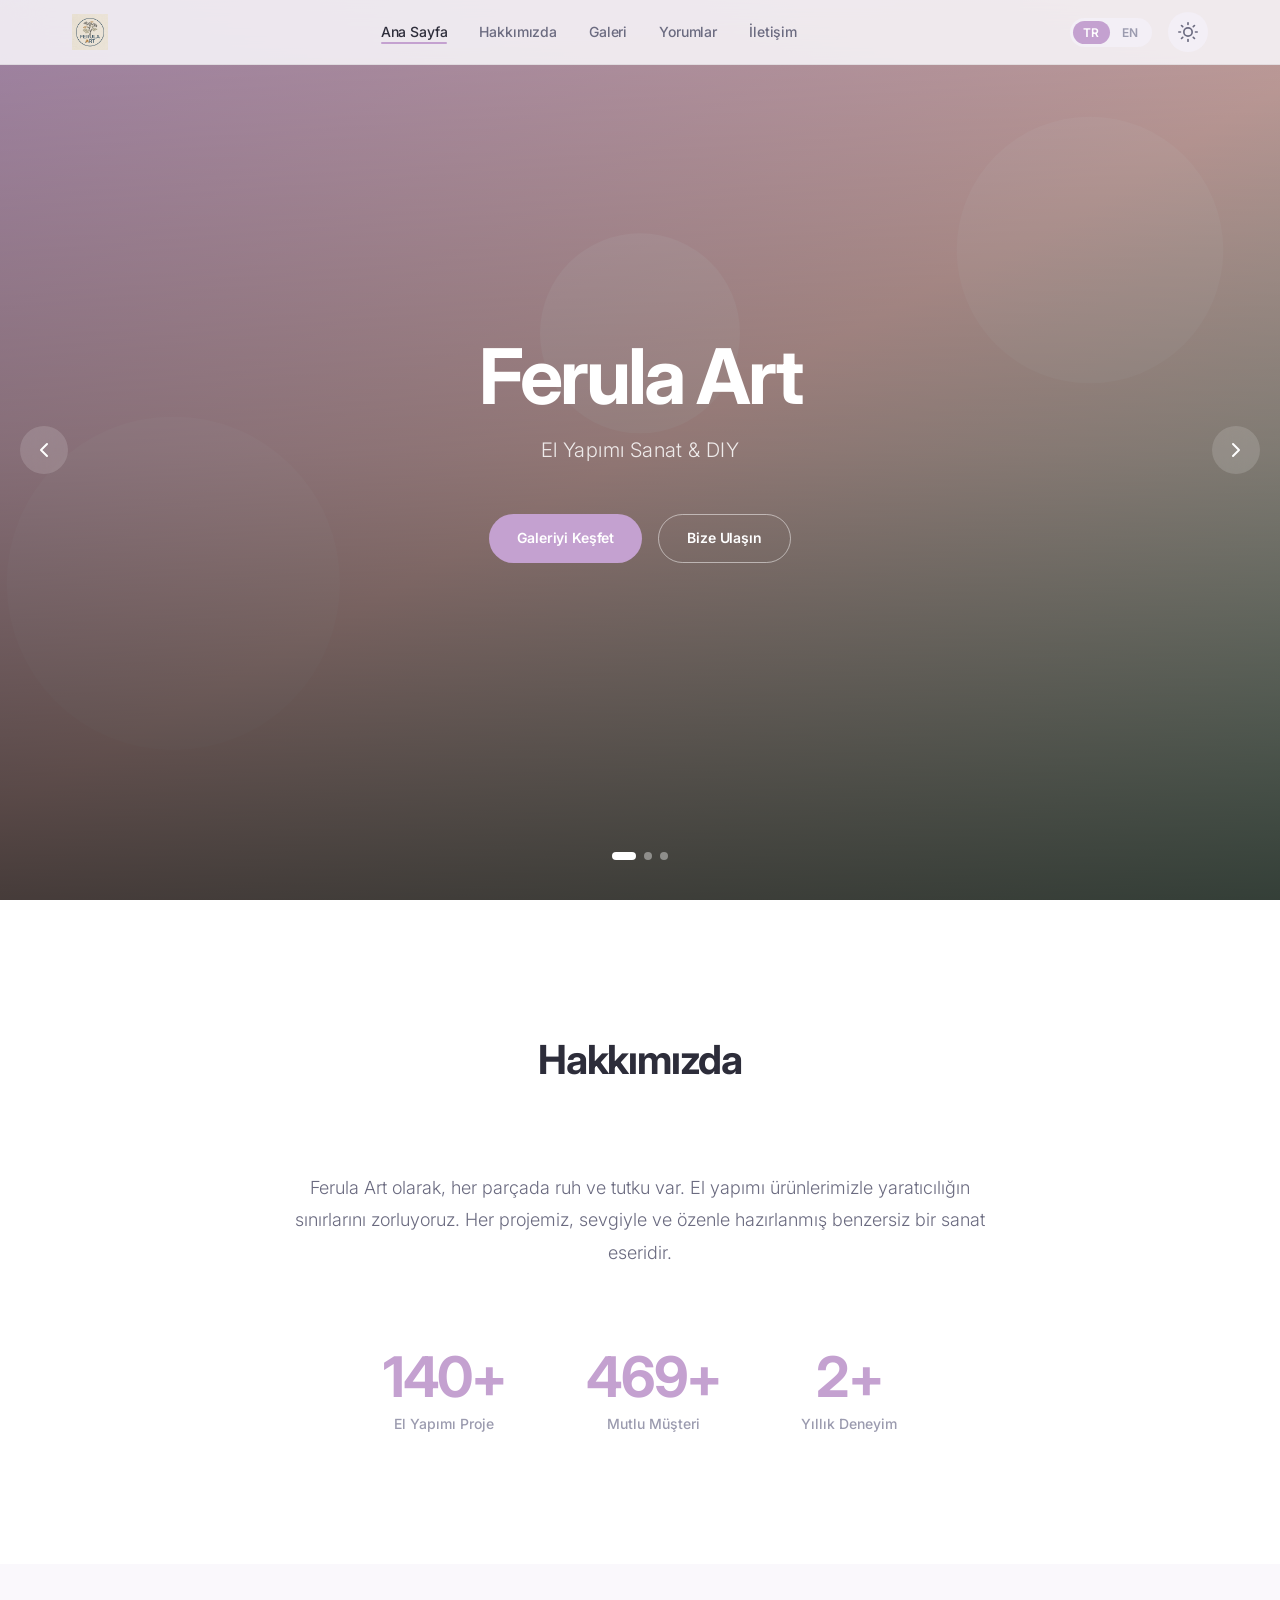
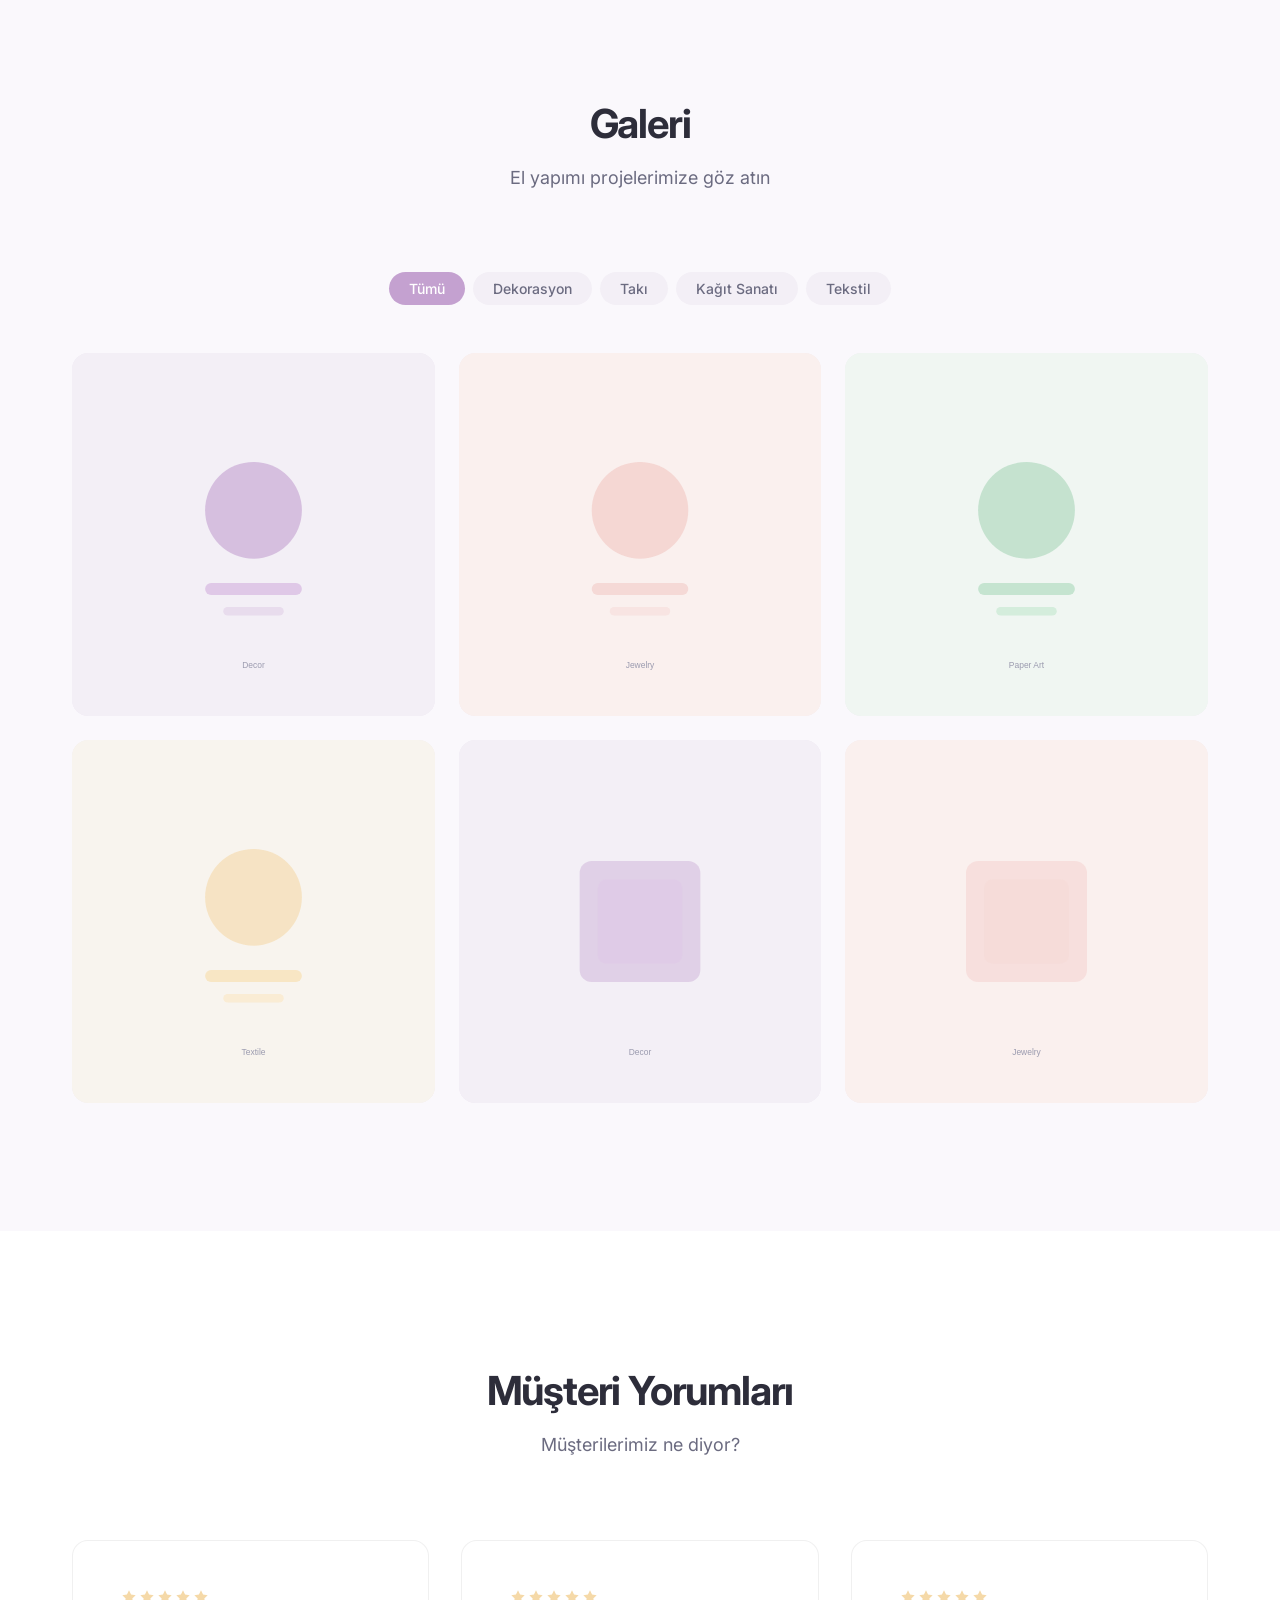
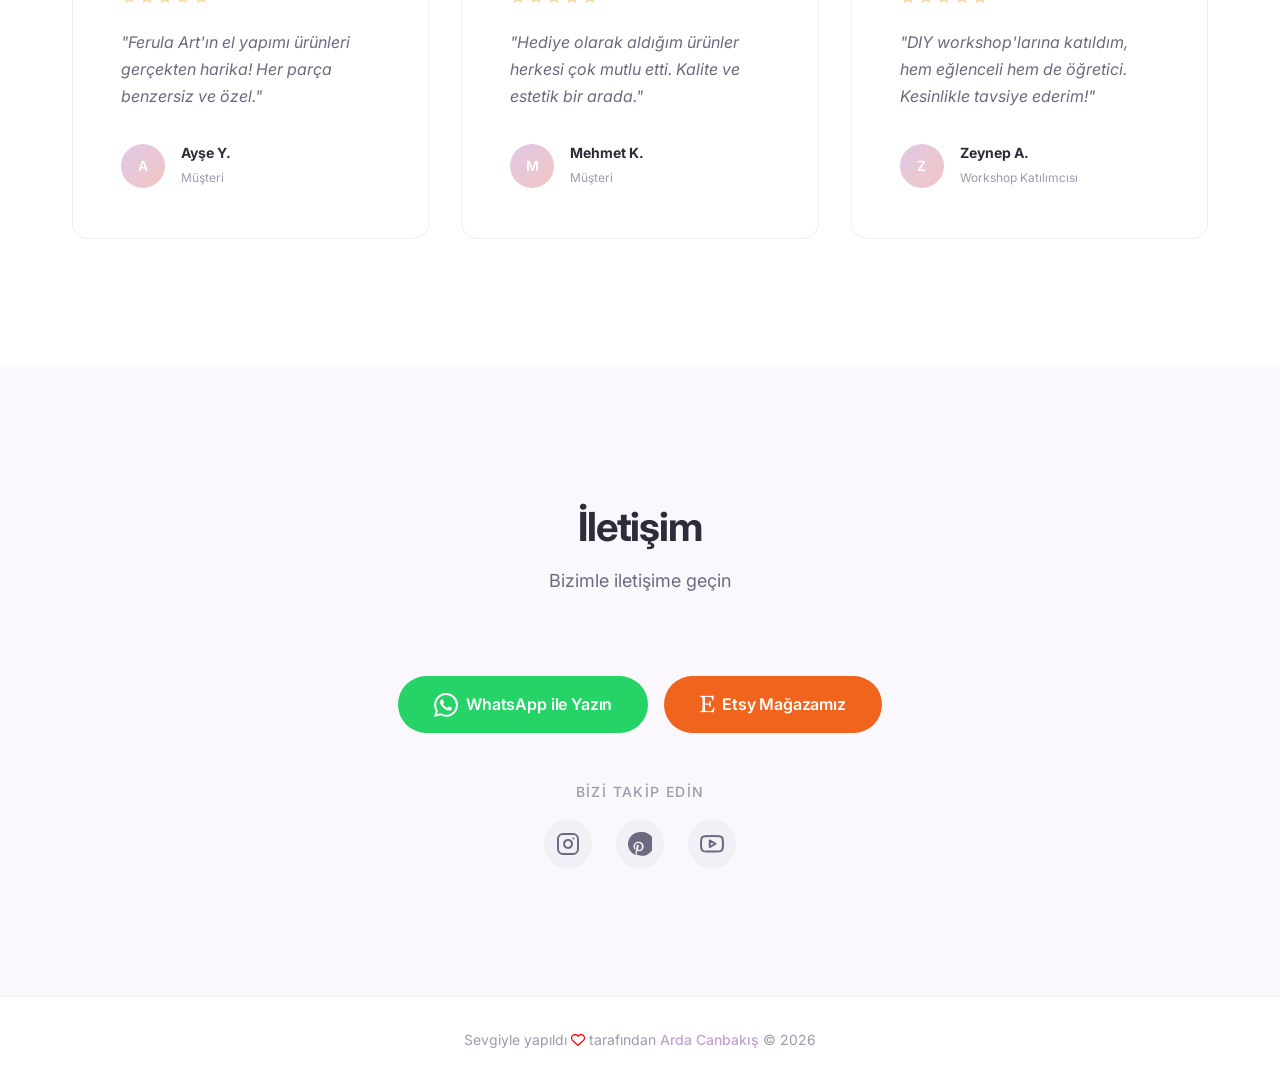
==== index.html @ e76126a9 "v1" ====
<!DOCTYPE html>
<html lang="tr" data-theme="light">
<head>
  <meta charset="UTF-8">
  <meta name="viewport" content="width=device-width, initial-scale=1.0">
  <title>Ferula Art — El Yapımı Sanat & DIY</title>
  <meta name="description" content="Ferula Art - El yapımı sanat, DIY projeleri ve yaratıcı el işleri. Handmade art & DIY crafts.">
  <link rel="icon" type="image/svg+xml" href="images/favicon.svg">
  <link rel="icon" type="image/png" href="images/favicon.png">
  <link rel="stylesheet" href="css/style.css">
  <link rel="preconnect" href="https://fonts.googleapis.com">
  <link rel="preconnect" href="https://fonts.gstatic.com" crossorigin>
  <link href="https://fonts.googleapis.com/css2?family=Inter:wght@300;400;500;600;700&display=swap" rel="stylesheet">
  <link rel="stylesheet" href="https://cdnjs.cloudflare.com/ajax/libs/font-awesome/6.5.1/css/all.min.css" integrity="sha512-DTOQO9RWCH3ppGqcWaEA1BIZOC6xxalwEsw9c2QQeAIftl+Vegovlnee1c9QX4TctnWMn13TZye+giMm8e2LwA==" crossorigin="anonymous" referrerpolicy="no-referrer">
</head>
<body>

  <!-- Navigation -->
  <nav class="navbar" id="navbar">
    <div class="nav-container">
      <a href="#" class="nav-logo">
        <img src="images/logo.png" alt="Ferula Art" class="logo-img">
      </a>
      <ul class="nav-menu" id="navMenu">
        <li><a href="#home" class="nav-link" data-i18n="nav.home">Ana Sayfa</a></li>
        <li><a href="#about" class="nav-link" data-i18n="nav.about">Hakkımızda</a></li>
        <li><a href="#gallery" class="nav-link" data-i18n="nav.gallery">Galeri</a></li>
        <li><a href="#testimonials" class="nav-link" data-i18n="nav.testimonials">Yorumlar</a></li>
        <li><a href="#contact" class="nav-link" data-i18n="nav.contact">İletişim</a></li>
      </ul>
      <div class="nav-actions">
        <!-- Language Switcher -->
        <div class="lang-switcher">
          <button class="lang-btn active" data-lang="tr">TR</button>
          <button class="lang-btn" data-lang="en">EN</button>
        </div>
        <!-- Theme Toggle -->
        <button class="theme-toggle" id="themeToggle" aria-label="Toggle theme">
          <svg class="icon-sun" width="20" height="20" viewBox="0 0 24 24" fill="none" stroke="currentColor" stroke-width="2" stroke-linecap="round" stroke-linejoin="round">
            <circle cx="12" cy="12" r="5"></circle>
            <line x1="12" y1="1" x2="12" y2="3"></line>
            <line x1="12" y1="21" x2="12" y2="23"></line>
            <line x1="4.22" y1="4.22" x2="5.64" y2="5.64"></line>
            <line x1="18.36" y1="18.36" x2="19.78" y2="19.78"></line>
            <line x1="1" y1="12" x2="3" y2="12"></line>
            <line x1="21" y1="12" x2="23" y2="12"></line>
            <line x1="4.22" y1="19.78" x2="5.64" y2="18.36"></line>
            <line x1="18.36" y1="5.64" x2="19.78" y2="4.22"></line>
          </svg>
          <svg class="icon-moon" width="20" height="20" viewBox="0 0 24 24" fill="none" stroke="currentColor" stroke-width="2" stroke-linecap="round" stroke-linejoin="round">
            <path d="M21 12.79A9 9 0 1 1 11.21 3 7 7 0 0 0 21 12.79z"></path>
          </svg>
        </button>
        <!-- Mobile Menu Toggle -->
        <button class="menu-toggle" id="menuToggle" aria-label="Toggle menu">
          <span></span>
          <span></span>
          <span></span>
        </button>
      </div>
    </div>
  </nav>

  <!-- Hero Section -->
  <section class="hero" id="home">
    <div class="hero-carousel" id="heroCarousel">
      <div class="carousel-track">
        <div class="carousel-slide active">
          <div class="slide-bg" style="background-image: url('images/hero-1.svg')"></div>
          <div class="slide-content">
            <h1 class="hero-title">Ferula Art</h1>
            <p class="hero-subtitle" data-i18n="hero.subtitle">El Yapımı Sanat & DIY</p>
            <div class="hero-cta">
              <a href="#gallery" class="btn btn-primary" data-i18n="hero.cta">Galeriyi Keşfet</a>
              <a href="#contact" class="btn btn-outline" data-i18n="hero.cta2">Bize Ulaşın</a>
            </div>
          </div>
        </div>
        <div class="carousel-slide">
          <div class="slide-bg" style="background-image: url('images/hero-2.svg')"></div>
          <div class="slide-content">
            <h1 class="hero-title">Ferula Art</h1>
            <p class="hero-subtitle" data-i18n="hero.subtitle">El Yapımı Sanat & DIY</p>
            <div class="hero-cta">
              <a href="#gallery" class="btn btn-primary" data-i18n="hero.cta">Galeriyi Keşfet</a>
              <a href="#contact" class="btn btn-outline" data-i18n="hero.cta2">Bize Ulaşın</a>
            </div>
          </div>
        </div>
        <div class="carousel-slide">
          <div class="slide-bg" style="background-image: url('images/hero-3.svg')"></div>
          <div class="slide-content">
            <h1 class="hero-title">Ferula Art</h1>
            <p class="hero-subtitle" data-i18n="hero.subtitle">El Yapımı Sanat & DIY</p>
            <div class="hero-cta">
              <a href="#gallery" class="btn btn-primary" data-i18n="hero.cta">Galeriyi Keşfet</a>
              <a href="#contact" class="btn btn-outline" data-i18n="hero.cta2">Bize Ulaşın</a>
            </div>
          </div>
        </div>
      </div>
      <div class="carousel-dots">
        <button class="dot active" data-slide="0"></button>
        <button class="dot" data-slide="1"></button>
        <button class="dot" data-slide="2"></button>
      </div>
      <button class="carousel-btn carousel-prev" aria-label="Previous">
        <svg width="24" height="24" viewBox="0 0 24 24" fill="none" stroke="currentColor" stroke-width="2" stroke-linecap="round" stroke-linejoin="round"><polyline points="15 18 9 12 15 6"></polyline></svg>
      </button>
      <button class="carousel-btn carousel-next" aria-label="Next">
        <svg width="24" height="24" viewBox="0 0 24 24" fill="none" stroke="currentColor" stroke-width="2" stroke-linecap="round" stroke-linejoin="round"><polyline points="9 18 15 12 9 6"></polyline></svg>
      </button>
    </div>
  </section>

  <!-- About Section -->
  <section class="about" id="about">
    <div class="container">
      <div class="section-header reveal">
        <h2 class="section-title" data-i18n="about.title">Hakkımızda</h2>
      </div>
      <div class="about-content">
        <div class="about-text reveal">
          <p class="about-description" data-i18n="about.description">
            Ferula Art olarak, her parçada ruh ve tutku var. El yapımı ürünlerimizle yaratıcılığın sınırlarını zorluyoruz. Her projemiz, sevgiyle ve özenle hazırlanmış benzersiz bir sanat eseridir.
          </p>
        </div>
        <div class="about-stats reveal">
          <div class="stat">
            <span class="stat-number" data-count="150">0</span>
            <span class="stat-label" data-i18n="about.stat1Label">El Yapımı Proje</span>
          </div>
          <div class="stat">
            <span class="stat-number" data-count="500">0</span>
            <span class="stat-label" data-i18n="about.stat2Label">Mutlu Müşteri</span>
          </div>
          <div class="stat">
            <span class="stat-number" data-count="3">0</span>
            <span class="stat-label" data-i18n="about.stat3Label">Yıllık Deneyim</span>
          </div>
        </div>
      </div>
    </div>
  </section>

  <!-- Gallery Section -->
  <section class="gallery" id="gallery">
    <div class="container">
      <div class="section-header reveal">
        <h2 class="section-title" data-i18n="gallery.title">Galeri</h2>
        <p class="section-subtitle" data-i18n="gallery.subtitle">El yapımı projelerimize göz atın</p>
      </div>
      <div class="gallery-filters reveal">
        <button class="filter-btn active" data-filter="all" data-i18n="gallery.filterAll">Tümü</button>
        <button class="filter-btn" data-filter="decor" data-i18n="gallery.filterDecor">Dekorasyon</button>
        <button class="filter-btn" data-filter="jewelry" data-i18n="gallery.filterJewelry">Takı</button>
        <button class="filter-btn" data-filter="paper" data-i18n="gallery.filterPaper">Kağıt Sanatı</button>
        <button class="filter-btn" data-filter="textile" data-i18n="gallery.filterTextile">Tekstil</button>
      </div>
      <div class="gallery-grid" id="galleryGrid">
        <div class="gallery-item reveal" data-category="decor">
          <div class="gallery-img">
            <img src="images/gallery-1.svg" alt="Handmade Decor" loading="lazy">
            <div class="gallery-overlay">
              <span class="gallery-zoom">
                <svg width="24" height="24" viewBox="0 0 24 24" fill="none" stroke="currentColor" stroke-width="2"><circle cx="11" cy="11" r="8"></circle><line x1="21" y1="21" x2="16.65" y2="16.65"></line><line x1="11" y1="8" x2="11" y2="14"></line><line x1="8" y1="11" x2="14" y2="11"></line></svg>
              </span>
            </div>
          </div>
        </div>
        <div class="gallery-item reveal" data-category="jewelry">
          <div class="gallery-img">
            <img src="images/gallery-2.svg" alt="Handmade Jewelry" loading="lazy">
            <div class="gallery-overlay">
              <span class="gallery-zoom">
                <svg width="24" height="24" viewBox="0 0 24 24" fill="none" stroke="currentColor" stroke-width="2"><circle cx="11" cy="11" r="8"></circle><line x1="21" y1="21" x2="16.65" y2="16.65"></line><line x1="11" y1="8" x2="11" y2="14"></line><line x1="8" y1="11" x2="14" y2="11"></line></svg>
              </span>
            </div>
          </div>
        </div>
        <div class="gallery-item reveal" data-category="paper">
          <div class="gallery-img">
            <img src="images/gallery-3.svg" alt="Paper Art" loading="lazy">
            <div class="gallery-overlay">
              <span class="gallery-zoom">
                <svg width="24" height="24" viewBox="0 0 24 24" fill="none" stroke="currentColor" stroke-width="2"><circle cx="11" cy="11" r="8"></circle><line x1="21" y1="21" x2="16.65" y2="16.65"></line><line x1="11" y1="8" x2="11" y2="14"></line><line x1="8" y1="11" x2="14" y2="11"></line></svg>
              </span>
            </div>
          </div>
        </div>
        <div class="gallery-item reveal" data-category="textile">
          <div class="gallery-img">
            <img src="images/gallery-4.svg" alt="Textile Art" loading="lazy">
            <div class="gallery-overlay">
              <span class="gallery-zoom">
                <svg width="24" height="24" viewBox="0 0 24 24" fill="none" stroke="currentColor" stroke-width="2"><circle cx="11" cy="11" r="8"></circle><line x1="21" y1="21" x2="16.65" y2="16.65"></line><line x1="11" y1="8" x2="11" y2="14"></line><line x1="8" y1="11" x2="14" y2="11"></line></svg>
              </span>
            </div>
          </div>
        </div>
        <div class="gallery-item reveal" data-category="decor">
          <div class="gallery-img">
            <img src="images/gallery-5.svg" alt="Handmade Decor" loading="lazy">
            <div class="gallery-overlay">
              <span class="gallery-zoom">
                <svg width="24" height="24" viewBox="0 0 24 24" fill="none" stroke="currentColor" stroke-width="2"><circle cx="11" cy="11" r="8"></circle><line x1="21" y1="21" x2="16.65" y2="16.65"></line><line x1="11" y1="8" x2="11" y2="14"></line><line x1="8" y1="11" x2="14" y2="11"></line></svg>
              </span>
            </div>
          </div>
        </div>
        <div class="gallery-item reveal" data-category="jewelry">
          <div class="gallery-img">
            <img src="images/gallery-6.svg" alt="Handmade Jewelry" loading="lazy">
            <div class="gallery-overlay">
              <span class="gallery-zoom">
                <svg width="24" height="24" viewBox="0 0 24 24" fill="none" stroke="currentColor" stroke-width="2"><circle cx="11" cy="11" r="8"></circle><line x1="21" y1="21" x2="16.65" y2="16.65"></line><line x1="11" y1="8" x2="11" y2="14"></line><line x1="8" y1="11" x2="14" y2="11"></line></svg>
              </span>
            </div>
          </div>
        </div>
      </div>
    </div>
  </section>

  <!-- Lightbox -->
  <div class="lightbox" id="lightbox">
    <button class="lightbox-close" aria-label="Close">
      <svg width="24" height="24" viewBox="0 0 24 24" fill="none" stroke="currentColor" stroke-width="2" stroke-linecap="round" stroke-linejoin="round"><line x1="18" y1="6" x2="6" y2="18"></line><line x1="6" y1="6" x2="18" y2="18"></line></svg>
    </button>
    <button class="lightbox-btn lightbox-prev" aria-label="Previous">
      <svg width="32" height="32" viewBox="0 0 24 24" fill="none" stroke="currentColor" stroke-width="2" stroke-linecap="round" stroke-linejoin="round"><polyline points="15 18 9 12 15 6"></polyline></svg>
    </button>
    <button class="lightbox-btn lightbox-next" aria-label="Next">
      <svg width="32" height="32" viewBox="0 0 24 24" fill="none" stroke="currentColor" stroke-width="2" stroke-linecap="round" stroke-linejoin="round"><polyline points="9 18 15 12 9 6"></polyline></svg>
    </button>
    <div class="lightbox-content">
      <img src="" alt="" id="lightboxImg">
    </div>
  </div>

  <!-- Testimonials Section -->
  <section class="testimonials" id="testimonials">
    <div class="container">
      <div class="section-header reveal">
        <h2 class="section-title" data-i18n="testimonials.title">Müşteri Yorumları</h2>
        <p class="section-subtitle" data-i18n="testimonials.subtitle">Müşterilerimiz ne diyor?</p>
      </div>
      <div class="testimonials-grid reveal" id="testimonialsGrid">
        <!-- Populated by JS from language files -->
      </div>
    </div>
  </section>

  <!-- Contact Section -->
  <section class="contact" id="contact">
    <div class="container">
      <div class="section-header reveal">
        <h2 class="section-title" data-i18n="contact.title">İletişim</h2>
        <p class="section-subtitle" data-i18n="contact.subtitle">Bizimle iletişime geçin</p>
      </div>
      <div class="contact-content reveal">
        <div class="contact-buttons">
          <a href="https://wa.me/905XXXXXXXXX?text=Merhaba%2C%20Ferula%20Art%20hakk%C4%B1nda%20bilgi%20almak%20istiyorum." class="btn btn-whatsapp" id="whatsappBtn" target="_blank" rel="noopener">
            <svg width="24" height="24" viewBox="0 0 24 24" fill="currentColor"><path d="M17.472 14.382c-.297-.149-1.758-.867-2.03-.967-.273-.099-.471-.148-.67.15-.197.297-.767.966-.94 1.164-.173.199-.347.223-.644.075-.297-.15-1.255-.463-2.39-1.475-.883-.788-1.48-1.761-1.653-2.059-.173-.297-.018-.458.13-.606.134-.133.298-.347.446-.52.149-.174.198-.298.298-.497.099-.198.05-.371-.025-.52-.075-.149-.669-1.612-.916-2.207-.242-.579-.487-.5-.669-.51-.173-.008-.371-.01-.57-.01-.198 0-.52.074-.792.372-.272.297-1.04 1.016-1.04 2.479 0 1.462 1.065 2.875 1.213 3.074.149.198 2.096 3.2 5.077 4.487.709.306 1.262.489 1.694.625.712.227 1.36.195 1.871.118.571-.085 1.758-.719 2.006-1.413.248-.694.248-1.289.173-1.413-.074-.124-.272-.198-.57-.347m-5.421 7.403h-.004a9.87 9.87 0 01-5.031-1.378l-.361-.214-3.741.982.998-3.648-.235-.374a9.86 9.86 0 01-1.51-5.26c.001-5.45 4.436-9.884 9.888-9.884 2.64 0 5.122 1.03 6.988 2.898a9.825 9.825 0 012.893 6.994c-.003 5.45-4.437 9.884-9.885 9.884m8.413-18.297A11.815 11.815 0 0012.05 0C5.495 0 .16 5.335.157 11.892c0 2.096.547 4.142 1.588 5.945L.057 24l6.305-1.654a11.882 11.882 0 005.683 1.448h.005c6.554 0 11.89-5.335 11.893-11.893a11.821 11.821 0 00-3.48-8.413z"/></svg>
            <span data-i18n="contact.whatsapp">WhatsApp ile Yazın</span>
          </a>
          <a href="https://www.etsy.com/people/ck7mhl8w4n8cfsg3" class="btn btn-etsy" target="_blank" rel="noopener">
            <i class="fa-brands fa-etsy"></i>
            <span data-i18n="contact.etsy">Etsy Mağazamız</span>
          </a>
        </div>
        <div class="social-links">
          <p class="follow-label" data-i18n="contact.followUs">Bizi Takip Edin</p>
          <div class="social-icons">
            <a href="https://instagram.com/ferula.art" target="_blank" rel="noopener" aria-label="Instagram" class="social-link">
              <svg width="24" height="24" viewBox="0 0 24 24" fill="none" stroke="currentColor" stroke-width="2" stroke-linecap="round" stroke-linejoin="round"><rect x="2" y="2" width="20" height="20" rx="5" ry="5"></rect><path d="M16 11.37A4 4 0 1 1 12.63 8 4 4 0 0 1 16 11.37z"></path><line x1="17.5" y1="6.5" x2="17.51" y2="6.5"></line></svg>
            </a>
            <a href="https://pinterest.com/ferulaart" target="_blank" rel="noopener" aria-label="Pinterest" class="social-link">
              <svg width="24" height="24" viewBox="0 0 24 24" fill="currentColor"><path d="M12 0a12 12 0 0 0-4.373 23.178c-.07-.937-.134-2.376.028-3.401.146-.926.944-3.93.944-3.93s-.241-.482-.241-1.195c0-1.119.649-1.954 1.457-1.954.687 0 1.019.516 1.019 1.134 0 .691-.44 1.724-.667 2.681-.19.802.402 1.456 1.192 1.456 1.43 0 2.53-1.508 2.53-3.683 0-1.926-1.384-3.27-3.361-3.27-2.289 0-3.633 1.717-3.633 3.492 0 .691.266 1.432.599 1.835a.24.24 0 0 1 .056.231c-.061.255-.197.802-.224.914-.035.148-.116.18-.268.108-1-.465-1.624-1.926-1.624-3.1 0-2.523 1.834-4.84 5.286-4.84 2.775 0 4.932 1.977 4.932 4.62 0 2.757-1.739 4.976-4.151 4.976-.811 0-1.573-.421-1.834-.919l-.498 1.902c-.181.695-.669 1.566-.995 2.097A12 12 0 1 0 12 0z"/></svg>
            </a>
            <a href="https://youtube.com/@FerulaAtelier" target="_blank" rel="noopener" aria-label="YouTube" class="social-link">
              <svg width="24" height="24" viewBox="0 0 24 24" fill="none" stroke="currentColor" stroke-width="2" stroke-linecap="round" stroke-linejoin="round"><path d="M22.54 6.42a2.78 2.78 0 0 0-1.94-2C18.88 4 12 4 12 4s-6.88 0-8.6.46a2.78 2.78 0 0 0-1.94 2A29 29 0 0 0 1 11.75a29 29 0 0 0 .46 5.33A2.78 2.78 0 0 0 3.4 19.1c1.72.46 8.6.46 8.6.46s6.88 0 8.6-.46a2.78 2.78 0 0 0 1.94-2 29 29 0 0 0 .46-5.25 29 29 0 0 0-.46-5.33z"></path><polygon points="9.75 15.02 15.5 11.75 9.75 8.48 9.75 15.02"></polygon></svg>
            </a>
          </div>
        </div>
      </div>
    </div>
  </section>

  <!-- Scroll to Top Button -->
  <button class="scroll-top" id="scrollTop" aria-label="Scroll to top">
    <svg width="20" height="20" viewBox="0 0 24 24" fill="none" stroke="currentColor" stroke-width="2.5" stroke-linecap="round" stroke-linejoin="round"><polyline points="18 15 12 9 6 15"></polyline></svg>
  </button>

  <!-- Footer -->
  <footer class="footer">
    <div class="container">
      <div class="footer-content">
        <p data-i18n-html="footer.credit"></p>
      </div>
    </div>
  </footer>

  <script src="js/i18n.js"></script>
  <script src="js/main.js"></script>
</body>
</html>
---- css/style.css ----
/* ========================================
   Ferula Art — Soft Pastel, Apple-Inspired
   ======================================== */

/* --- CSS Custom Properties --- */
:root {
  /* Soft Pastel Palette */
  --color-primary: #c4a1d0;
  --color-primary-light: #dfc8e7;
  --color-primary-dark: #a67db5;
  --color-secondary: #f2c6c2;
  --color-accent: #a8d5ba;
  --color-accent-alt: #f5d9a8;

  /* Light Theme */
  --bg-primary: #faf8fc;
  --bg-secondary: #ffffff;
  --bg-tertiary: #f3eff6;
  --bg-card: #ffffff;
  --bg-nav: rgba(250, 248, 252, 0.85);
  --text-primary: #2d2d3a;
  --text-secondary: #6b6b80;
  --text-tertiary: #9b9baf;
  --border-color: rgba(0, 0, 0, 0.06);
  --shadow-sm: 0 1px 2px rgba(0, 0, 0, 0.04);
  --shadow-md: 0 4px 16px rgba(0, 0, 0, 0.06);
  --shadow-lg: 0 12px 40px rgba(0, 0, 0, 0.08);
  --shadow-xl: 0 24px 60px rgba(0, 0, 0, 0.1);

  /* Typography */
  --font-family: 'Inter', -apple-system, BlinkMacSystemFont, 'Segoe UI', sans-serif;
  --font-size-xs: 0.75rem;
  --font-size-sm: 0.875rem;
  --font-size-base: 1rem;
  --font-size-lg: 1.125rem;
  --font-size-xl: 1.25rem;
  --font-size-2xl: 1.75rem;
  --font-size-3xl: 2.5rem;
  --font-size-4xl: 3.5rem;
  --font-size-hero: clamp(2.5rem, 6vw, 5rem);

  /* Spacing */
  --spacing-xs: 0.5rem;
  --spacing-sm: 1rem;
  --spacing-md: 1.5rem;
  --spacing-lg: 2rem;
  --spacing-xl: 3rem;
  --spacing-2xl: 5rem;
  --spacing-3xl: 8rem;

  /* Borders */
  --radius-sm: 8px;
  --radius-md: 12px;
  --radius-lg: 16px;
  --radius-xl: 24px;
  --radius-full: 9999px;

  /* Transitions */
  --transition-fast: 0.2s cubic-bezier(0.4, 0, 0.2, 1);
  --transition-base: 0.3s cubic-bezier(0.4, 0, 0.2, 1);
  --transition-slow: 0.5s cubic-bezier(0.4, 0, 0.2, 1);
  --transition-spring: 0.6s cubic-bezier(0.34, 1.56, 0.64, 1);
}

/* --- Dark Theme --- */
[data-theme="dark"] {
  --bg-primary: #1a1a2e;
  --bg-secondary: #16162a;
  --bg-tertiary: #222240;
  --bg-card: #222240;
  --bg-nav: rgba(26, 26, 46, 0.9);
  --text-primary: #f0edf5;
  --text-secondary: #b0adc0;
  --text-tertiary: #7a7890;
  --border-color: rgba(255, 255, 255, 0.08);
  --shadow-sm: 0 1px 2px rgba(0, 0, 0, 0.2);
  --shadow-md: 0 4px 16px rgba(0, 0, 0, 0.25);
  --shadow-lg: 0 12px 40px rgba(0, 0, 0, 0.3);
  --shadow-xl: 0 24px 60px rgba(0, 0, 0, 0.4);
}

/* --- Reset & Base --- */
*, *::before, *::after {
  margin: 0;
  padding: 0;
  box-sizing: border-box;
}

html {
  scroll-behavior: smooth;
  -webkit-font-smoothing: antialiased;
  -moz-osx-font-smoothing: grayscale;
}

body {
  font-family: var(--font-family);
  font-size: var(--font-size-base);
  line-height: 1.6;
  color: var(--text-primary);
  background-color: var(--bg-primary);
  transition: background-color var(--transition-base), color var(--transition-base);
  overflow-x: hidden;
}

img {
  max-width: 100%;
  height: auto;
  display: block;
}

a {
  text-decoration: none;
  color: inherit;
  transition: color var(--transition-fast);
}

button {
  cursor: pointer;
  border: none;
  background: none;
  font-family: inherit;
  color: inherit;
  -webkit-user-select: none;
  -moz-user-select: none;
  -ms-user-select: none;
  user-select: none;
  -webkit-tap-highlight-color: transparent;
}

/* Prevent text selection/highlight on all interactive elements */
.btn,
.nav-link,
.filter-btn,
.lang-btn,
.social-link,
.carousel-btn,
.dot,
.theme-toggle,
.menu-toggle,
.lightbox-btn,
.lightbox-close,
.scroll-top {
  -webkit-user-select: none;
  -moz-user-select: none;
  -ms-user-select: none;
  user-select: none;
  -webkit-tap-highlight-color: transparent;
}

.container {
  max-width: 1200px;
  margin: 0 auto;
  padding: 0 var(--spacing-lg);
}

/* --- Navigation --- */
.navbar {
  position: fixed;
  top: 0;
  left: 0;
  right: 0;
  z-index: 1000;
  background: var(--bg-nav);
  backdrop-filter: blur(20px);
  -webkit-backdrop-filter: blur(20px);
  border-bottom: 1px solid var(--border-color);
  transition: all var(--transition-base);
}

.navbar.scrolled {
  box-shadow: var(--shadow-md);
}

.nav-container {
  max-width: 1200px;
  margin: 0 auto;
  padding: 0 var(--spacing-lg);
  display: flex;
  align-items: center;
  justify-content: space-between;
  height: 64px;
}

.nav-logo {
  display: flex;
  align-items: center;
}

.logo-img {
  height: 36px;
  width: auto;
}

.nav-menu {
  display: flex;
  list-style: none;
  gap: var(--spacing-lg);
}

.nav-link {
  font-size: var(--font-size-sm);
  font-weight: 500;
  color: var(--text-secondary);
  transition: color var(--transition-fast);
  position: relative;
  letter-spacing: -0.01em;
}

.nav-link::after {
  content: '';
  position: absolute;
  bottom: -4px;
  left: 0;
  width: 0;
  height: 2px;
  background: var(--color-primary);
  border-radius: 1px;
  transition: width var(--transition-base);
}

.nav-link:hover,
.nav-link.active {
  color: var(--text-primary);
}

.nav-link:hover::after,
.nav-link.active::after {
  width: 100%;
}

.nav-actions {
  display: flex;
  align-items: center;
  gap: var(--spacing-sm);
}

/* Language Switcher */
.lang-switcher {
  display: flex;
  background: var(--bg-tertiary);
  border-radius: var(--radius-full);
  padding: 3px;
  gap: 2px;
}

.lang-btn {
  font-size: var(--font-size-xs);
  font-weight: 600;
  padding: 4px 10px;
  border-radius: var(--radius-full);
  color: var(--text-tertiary);
  transition: all var(--transition-fast);
  letter-spacing: 0.05em;
}

.lang-btn.active {
  background: var(--color-primary);
  color: #fff;
}

.lang-btn:hover:not(.active) {
  color: var(--text-primary);
}

/* Theme Toggle */
.theme-toggle {
  width: 40px;
  height: 40px;
  display: flex;
  align-items: center;
  justify-content: center;
  border-radius: var(--radius-full);
  background: var(--bg-tertiary);
  color: var(--text-secondary);
  transition: all var(--transition-fast);
}

.theme-toggle:hover {
  background: var(--color-primary-light);
  color: var(--color-primary-dark);
}

.icon-moon { display: none; }
[data-theme="dark"] .icon-sun { display: none; }
[data-theme="dark"] .icon-moon { display: block; }

/* Mobile Menu Toggle */
.menu-toggle {
  display: none;
  width: 40px;
  height: 40px;
  flex-direction: column;
  align-items: center;
  justify-content: center;
  gap: 5px;
  border-radius: var(--radius-full);
  background: var(--bg-tertiary);
}

.menu-toggle span {
  display: block;
  width: 18px;
  height: 2px;
  background: var(--text-primary);
  border-radius: 2px;
  transition: all var(--transition-fast);
}

.menu-toggle.active span:nth-child(1) {
  transform: rotate(45deg) translate(5px, 5px);
}

.menu-toggle.active span:nth-child(2) {
  opacity: 0;
}

.menu-toggle.active span:nth-child(3) {
  transform: rotate(-45deg) translate(5px, -5px);
}

/* --- Hero Section --- */
.hero {
  position: relative;
  height: 100vh;
  min-height: 600px;
  overflow: hidden;
}

.hero-carousel {
  position: relative;
  width: 100%;
  height: 100%;
}

.carousel-track {
  position: relative;
  width: 100%;
  height: 100%;
}

.carousel-slide {
  position: absolute;
  top: 0;
  left: 0;
  width: 100%;
  height: 100%;
  opacity: 0;
  transition: opacity 1s ease-in-out;
}

.carousel-slide.active {
  opacity: 1;
}

.slide-bg {
  position: absolute;
  inset: 0;
  background-size: cover;
  background-position: center;
  background-color: var(--bg-tertiary);
}

.slide-bg::after {
  content: '';
  position: absolute;
  inset: 0;
  background: linear-gradient(
    to bottom,
    rgba(0, 0, 0, 0.2) 0%,
    rgba(0, 0, 0, 0.4) 50%,
    rgba(0, 0, 0, 0.7) 100%
  );
}

[data-theme="dark"] .slide-bg::after {
  background: linear-gradient(
    to bottom,
    rgba(0, 0, 0, 0.4) 0%,
    rgba(0, 0, 0, 0.6) 50%,
    rgba(0, 0, 0, 0.85) 100%
  );
}

.slide-content {
  position: relative;
  z-index: 2;
  height: 100%;
  display: flex;
  flex-direction: column;
  align-items: center;
  justify-content: center;
  text-align: center;
  padding: var(--spacing-lg);
  color: #fff;
}

.hero-title {
  font-size: var(--font-size-hero);
  font-weight: 700;
  letter-spacing: -0.04em;
  line-height: 1.05;
  margin-bottom: var(--spacing-sm);
  opacity: 0;
  transform: translateY(30px);
  animation: fadeUp 0.8s ease-out 0.2s forwards;
}

.hero-subtitle {
  font-size: var(--font-size-xl);
  font-weight: 300;
  opacity: 0;
  transform: translateY(20px);
  animation: fadeUp 0.8s ease-out 0.4s forwards;
  letter-spacing: 0.02em;
  color: rgba(255, 255, 255, 0.85);
}

.hero-cta {
  display: flex;
  gap: var(--spacing-sm);
  margin-top: var(--spacing-xl);
  opacity: 0;
  transform: translateY(20px);
  animation: fadeUp 0.8s ease-out 0.6s forwards;
}

@keyframes fadeUp {
  to {
    opacity: 1;
    transform: translateY(0);
  }
}

/* Carousel Controls */
.carousel-dots {
  position: absolute;
  bottom: 40px;
  left: 50%;
  transform: translateX(-50%);
  display: flex;
  gap: 8px;
  z-index: 10;
}

.dot {
  width: 8px;
  height: 8px;
  border-radius: 50%;
  background: rgba(255, 255, 255, 0.4);
  transition: all var(--transition-base);
}

.dot.active {
  background: #fff;
  width: 24px;
  border-radius: 4px;
}

.carousel-btn {
  position: absolute;
  top: 50%;
  transform: translateY(-50%);
  z-index: 10;
  width: 48px;
  height: 48px;
  display: flex;
  align-items: center;
  justify-content: center;
  border-radius: var(--radius-full);
  background: rgba(255, 255, 255, 0.15);
  backdrop-filter: blur(10px);
  color: #fff;
  transition: all var(--transition-fast);
}

.carousel-btn:hover {
  background: rgba(255, 255, 255, 0.3);
}

.carousel-prev { left: 20px; }
.carousel-next { right: 20px; }

/* --- Buttons --- */
.btn {
  display: inline-flex;
  align-items: center;
  justify-content: center;
  gap: 8px;
  padding: 12px 28px;
  font-size: var(--font-size-sm);
  font-weight: 600;
  border-radius: var(--radius-full);
  transition: all var(--transition-base);
  letter-spacing: -0.01em;
  white-space: nowrap;
}

.btn-primary {
  background: var(--color-primary);
  color: #fff;
}

.btn-primary:hover {
  background: var(--color-primary-dark);
  transform: translateY(-1px);
  box-shadow: 0 8px 24px rgba(196, 161, 208, 0.35);
}

.btn-outline {
  background: transparent;
  color: #fff;
  border: 1.5px solid rgba(255, 255, 255, 0.5);
}

.btn-outline:hover {
  background: rgba(255, 255, 255, 0.12);
  border-color: #fff;
}

.btn-whatsapp {
  background: #25d366;
  color: #fff;
  padding: 16px 36px;
  font-size: var(--font-size-base);
  border-radius: var(--radius-full);
}

.btn-whatsapp:hover {
  background: #1fb855;
  transform: translateY(-2px);
  box-shadow: 0 8px 24px rgba(37, 211, 102, 0.35);
}

.btn-etsy {
  background: #f1641e;
  color: #fff;
  padding: 16px 36px;
  font-size: var(--font-size-base);
  border-radius: var(--radius-full);
}

.btn-etsy:hover {
  background: #d85618;
  transform: translateY(-2px);
  box-shadow: 0 8px 24px rgba(241, 100, 30, 0.35);
}

.btn-etsy .fa-etsy {
  font-size: 1.2em;
}

.contact-buttons {
  display: flex;
  gap: var(--spacing-sm);
  flex-wrap: wrap;
  justify-content: center;
}

/* --- Section Styles --- */
.section-header {
  text-align: center;
  margin-bottom: var(--spacing-2xl);
}

.section-title {
  font-size: var(--font-size-3xl);
  font-weight: 700;
  letter-spacing: -0.03em;
  color: var(--text-primary);
  margin-bottom: var(--spacing-xs);
}

.section-subtitle {
  font-size: var(--font-size-lg);
  color: var(--text-secondary);
  font-weight: 400;
}

/* --- About Section --- */
.about {
  padding: var(--spacing-3xl) 0;
  background: var(--bg-secondary);
}

.about-content {
  display: flex;
  flex-direction: column;
  align-items: center;
  gap: var(--spacing-2xl);
}

.about-text {
  max-width: 700px;
  text-align: center;
}

.about-description {
  font-size: var(--font-size-lg);
  color: var(--text-secondary);
  line-height: 1.8;
  font-weight: 300;
}

.about-stats {
  display: flex;
  gap: var(--spacing-2xl);
}

.stat {
  text-align: center;
}

.stat-number {
  display: block;
  font-size: var(--font-size-4xl);
  font-weight: 700;
  color: var(--color-primary);
  letter-spacing: -0.04em;
  line-height: 1;
}

.stat-number::after {
  content: '+';
}

.stat-label {
  display: block;
  margin-top: var(--spacing-xs);
  font-size: var(--font-size-sm);
  color: var(--text-tertiary);
  font-weight: 500;
}

/* --- Gallery Section --- */
.gallery {
  padding: var(--spacing-3xl) 0;
  background: var(--bg-primary);
}

.gallery-filters {
  display: flex;
  justify-content: center;
  gap: var(--spacing-xs);
  margin-bottom: var(--spacing-xl);
  flex-wrap: wrap;
}

.filter-btn {
  padding: 8px 20px;
  font-size: var(--font-size-sm);
  font-weight: 500;
  border-radius: var(--radius-full);
  color: var(--text-secondary);
  background: var(--bg-tertiary);
  transition: all var(--transition-fast);
}

.filter-btn.active,
.filter-btn:hover {
  background: var(--color-primary);
  color: #fff;
}

.gallery-grid {
  display: grid;
  grid-template-columns: repeat(3, 1fr);
  gap: var(--spacing-md);
}

.gallery-item {
  border-radius: var(--radius-lg);
  overflow: hidden;
  cursor: pointer;
  transition: all var(--transition-base);
}

.gallery-item.hidden {
  display: none;
}

.gallery-img {
  position: relative;
  aspect-ratio: 1;
  overflow: hidden;
}

.gallery-img img {
  width: 100%;
  height: 100%;
  object-fit: cover;
  transition: transform var(--transition-slow);
  background: var(--bg-tertiary);
}

.gallery-item:hover .gallery-img img {
  transform: scale(1.06);
}

.gallery-overlay {
  position: absolute;
  inset: 0;
  background: rgba(196, 161, 208, 0);
  display: flex;
  align-items: center;
  justify-content: center;
  transition: background var(--transition-base);
}

.gallery-item:hover .gallery-overlay {
  background: rgba(196, 161, 208, 0.3);
}

.gallery-zoom {
  width: 48px;
  height: 48px;
  display: flex;
  align-items: center;
  justify-content: center;
  border-radius: var(--radius-full);
  background: rgba(255, 255, 255, 0.9);
  color: var(--color-primary-dark);
  opacity: 0;
  transform: scale(0.8);
  transition: all var(--transition-base);
}

.gallery-item:hover .gallery-zoom {
  opacity: 1;
  transform: scale(1);
}

/* --- Lightbox --- */
.lightbox {
  position: fixed;
  inset: 0;
  z-index: 2000;
  background: rgba(0, 0, 0, 0.92);
  display: flex;
  align-items: center;
  justify-content: center;
  opacity: 0;
  pointer-events: none;
  transition: opacity var(--transition-base);
}

.lightbox.active {
  opacity: 1;
  pointer-events: auto;
}

.lightbox-content {
  max-width: 90vw;
  max-height: 85vh;
}

.lightbox-content img {
  max-width: 100%;
  max-height: 85vh;
  object-fit: contain;
  border-radius: var(--radius-md);
}

.lightbox-close {
  position: absolute;
  top: 20px;
  right: 20px;
  width: 44px;
  height: 44px;
  display: flex;
  align-items: center;
  justify-content: center;
  border-radius: var(--radius-full);
  background: rgba(255, 255, 255, 0.1);
  color: #fff;
  transition: background var(--transition-fast);
}

.lightbox-close:hover {
  background: rgba(255, 255, 255, 0.2);
}

.lightbox-btn {
  position: absolute;
  top: 50%;
  transform: translateY(-50%);
  width: 48px;
  height: 48px;
  display: flex;
  align-items: center;
  justify-content: center;
  border-radius: var(--radius-full);
  background: rgba(255, 255, 255, 0.1);
  color: #fff;
  transition: background var(--transition-fast);
}

.lightbox-btn:hover {
  background: rgba(255, 255, 255, 0.2);
}

.lightbox-prev { left: 20px; }
.lightbox-next { right: 20px; }

/* --- Testimonials Section --- */
.testimonials {
  padding: var(--spacing-3xl) 0;
  background: var(--bg-secondary);
}

.testimonials-grid {
  display: grid;
  grid-template-columns: repeat(3, 1fr);
  gap: var(--spacing-lg);
}

.testimonial-card {
  background: var(--bg-card);
  border: 1px solid var(--border-color);
  border-radius: var(--radius-lg);
  padding: var(--spacing-xl);
  transition: all var(--transition-base);
}

.testimonial-card:hover {
  transform: translateY(-4px);
  box-shadow: var(--shadow-lg);
}

.testimonial-stars {
  display: flex;
  gap: 2px;
  margin-bottom: var(--spacing-md);
  color: var(--color-accent-alt);
}

.testimonial-text {
  font-size: var(--font-size-base);
  color: var(--text-secondary);
  line-height: 1.7;
  margin-bottom: var(--spacing-lg);
  font-style: italic;
}

.testimonial-author {
  display: flex;
  align-items: center;
  gap: var(--spacing-sm);
}

.testimonial-avatar {
  width: 44px;
  height: 44px;
  border-radius: var(--radius-full);
  background: linear-gradient(135deg, var(--color-primary-light), var(--color-secondary));
  display: flex;
  align-items: center;
  justify-content: center;
  font-weight: 600;
  font-size: var(--font-size-sm);
  color: #fff;
}

.testimonial-info strong {
  display: block;
  font-size: var(--font-size-sm);
  color: var(--text-primary);
}

.testimonial-info span {
  font-size: var(--font-size-xs);
  color: var(--text-tertiary);
}

/* --- Contact Section --- */
.contact {
  padding: var(--spacing-3xl) 0;
  background: var(--bg-primary);
}

.contact-content {
  display: flex;
  flex-direction: column;
  align-items: center;
  gap: var(--spacing-xl);
}

.social-links {
  text-align: center;
}

.follow-label {
  font-size: var(--font-size-sm);
  color: var(--text-tertiary);
  margin-bottom: var(--spacing-sm);
  font-weight: 500;
  text-transform: uppercase;
  letter-spacing: 0.1em;
}

.social-icons {
  display: flex;
  gap: var(--spacing-md);
}

.social-link {
  width: 48px;
  height: 48px;
  display: flex;
  align-items: center;
  justify-content: center;
  border-radius: var(--radius-full);
  background: var(--bg-tertiary);
  color: var(--text-secondary);
  transition: all var(--transition-base);
}

.social-link:hover {
  background: var(--color-primary);
  color: #fff;
  transform: translateY(-2px);
  box-shadow: 0 4px 12px rgba(196, 161, 208, 0.3);
}

/* --- Footer --- */
.footer {
  padding: var(--spacing-lg) 0;
  border-top: 1px solid var(--border-color);
  background: var(--bg-secondary);
}

.footer-content {
  text-align: center;
  font-size: var(--font-size-sm);
  color: var(--text-tertiary);
}

.footer-content p {
  display: flex;
  align-items: center;
  justify-content: center;
  gap: 4px;
  flex-wrap: wrap;
}

.footer-content a {
  color: var(--color-primary);
  font-weight: 500;
  transition: color var(--transition-fast);
}

.footer-content a:hover {
  color: var(--color-primary-dark);
}

.footer-content .fa-heart {
  color: #ff0000;
}

/* --- Scroll to Top --- */
.scroll-top {
  position: fixed;
  bottom: 30px;
  right: 30px;
  z-index: 900;
  width: 44px;
  height: 44px;
  display: flex;
  align-items: center;
  justify-content: center;
  border-radius: var(--radius-full);
  background: var(--color-primary);
  color: #fff;
  box-shadow: var(--shadow-md);
  opacity: 0;
  transform: translateY(20px);
  pointer-events: none;
  transition: all var(--transition-base);
}

.scroll-top.visible {
  opacity: 1;
  transform: translateY(0);
  pointer-events: auto;
}

.scroll-top:hover {
  background: var(--color-primary-dark);
  transform: translateY(-2px);
  box-shadow: 0 8px 24px rgba(196, 161, 208, 0.4);
}

/* --- Scroll Reveal Animation --- */
.reveal {
  opacity: 0;
  transform: translateY(40px);
  transition: opacity 0.8s cubic-bezier(0.4, 0, 0.2, 1),
              transform 0.8s cubic-bezier(0.4, 0, 0.2, 1);
}

.reveal.visible {
  opacity: 1;
  transform: translateY(0);
}

/* --- Responsive Design --- */
@media (max-width: 1024px) {
  .gallery-grid {
    grid-template-columns: repeat(2, 1fr);
  }

  .testimonials-grid {
    grid-template-columns: repeat(2, 1fr);
  }

  .about-stats {
    gap: var(--spacing-xl);
  }
}

@media (max-width: 768px) {
  .nav-menu {
    position: fixed;
    top: 64px;
    left: 0;
    right: 0;
    background: var(--bg-nav);
    backdrop-filter: blur(20px);
    -webkit-backdrop-filter: blur(20px);
    flex-direction: column;
    align-items: center;
    padding: var(--spacing-lg) 0;
    gap: var(--spacing-md);
    border-bottom: 1px solid var(--border-color);
    transform: translateY(-100%);
    opacity: 0;
    pointer-events: none;
    transition: all var(--transition-base);
  }

  .nav-menu.open {
    transform: translateY(0);
    opacity: 1;
    pointer-events: auto;
  }

  .menu-toggle {
    display: flex;
  }

  .carousel-btn {
    display: none;
  }

  .hero-cta {
    flex-direction: column;
    align-items: center;
  }

  .about-stats {
    flex-direction: column;
    gap: var(--spacing-lg);
  }

  .gallery-grid {
    grid-template-columns: repeat(2, 1fr);
    gap: var(--spacing-sm);
  }

  .testimonials-grid {
    grid-template-columns: 1fr;
  }

  .footer-content {
    flex-direction: column;
    gap: var(--spacing-xs);
    text-align: center;
  }

  .section-title {
    font-size: var(--font-size-2xl);
  }
}

@media (max-width: 480px) {
  .gallery-grid {
    grid-template-columns: 1fr;
  }

  .nav-actions {
    gap: 6px;
  }

  .lang-btn {
    padding: 3px 8px;
    font-size: 0.65rem;
  }

  .theme-toggle,
  .menu-toggle {
    width: 36px;
    height: 36px;
  }
}

/* --- Placeholder styles for missing images --- */
.slide-bg:not([style*="url"]),
.gallery-img img[src=""] {
  background: linear-gradient(135deg, var(--color-primary-light), var(--color-secondary), var(--color-accent));
}
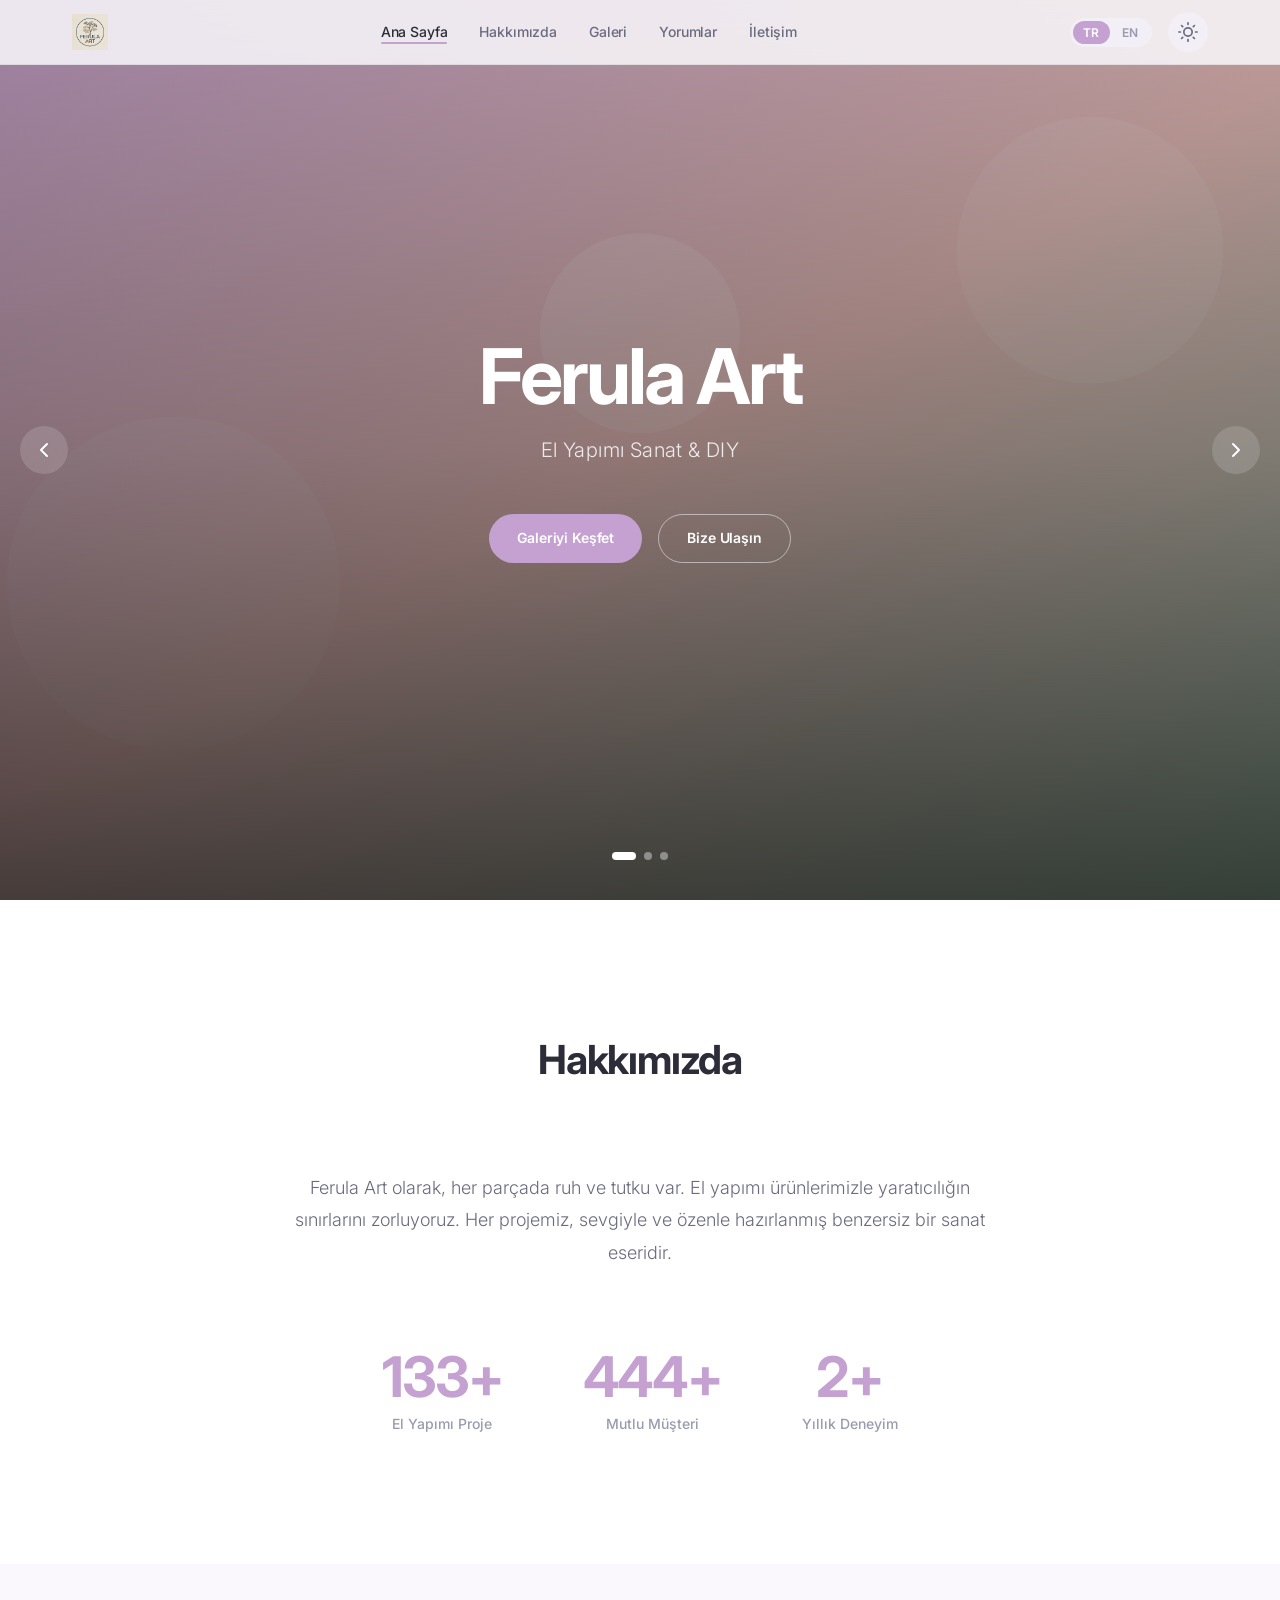
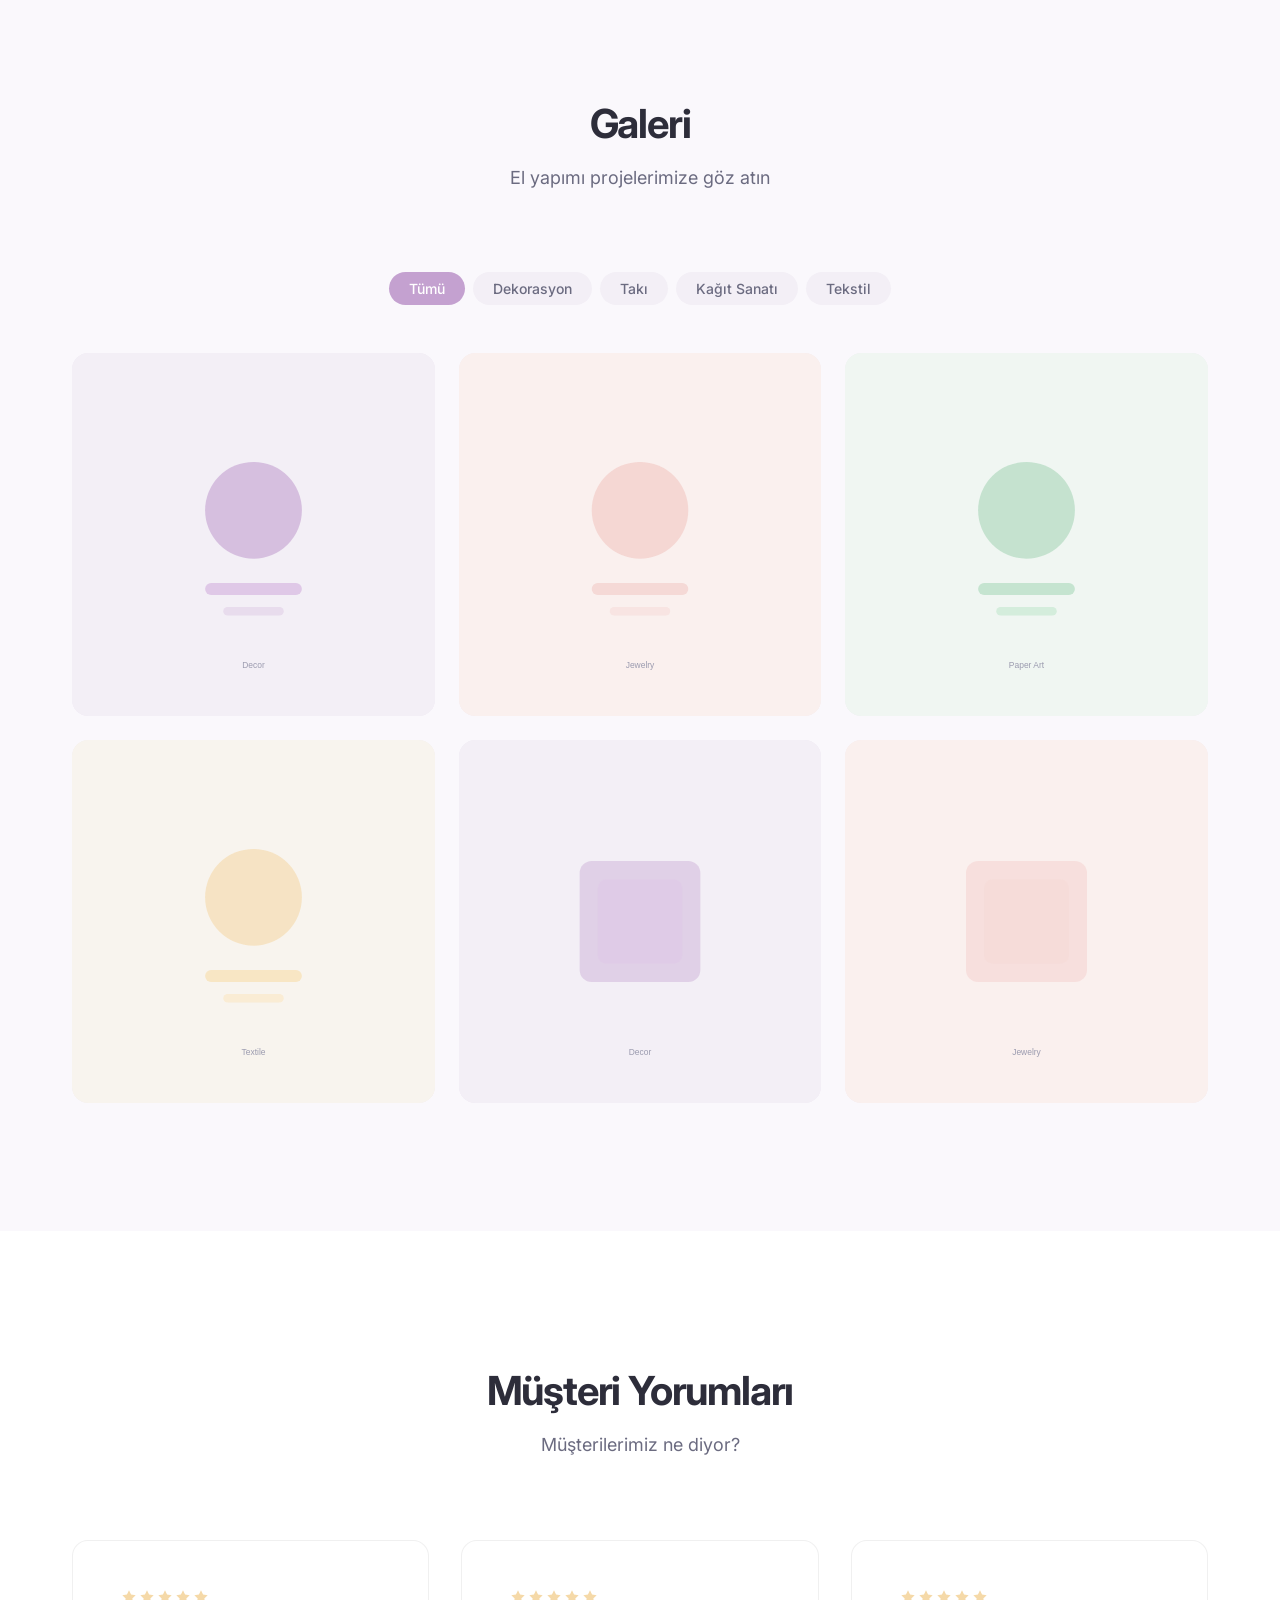
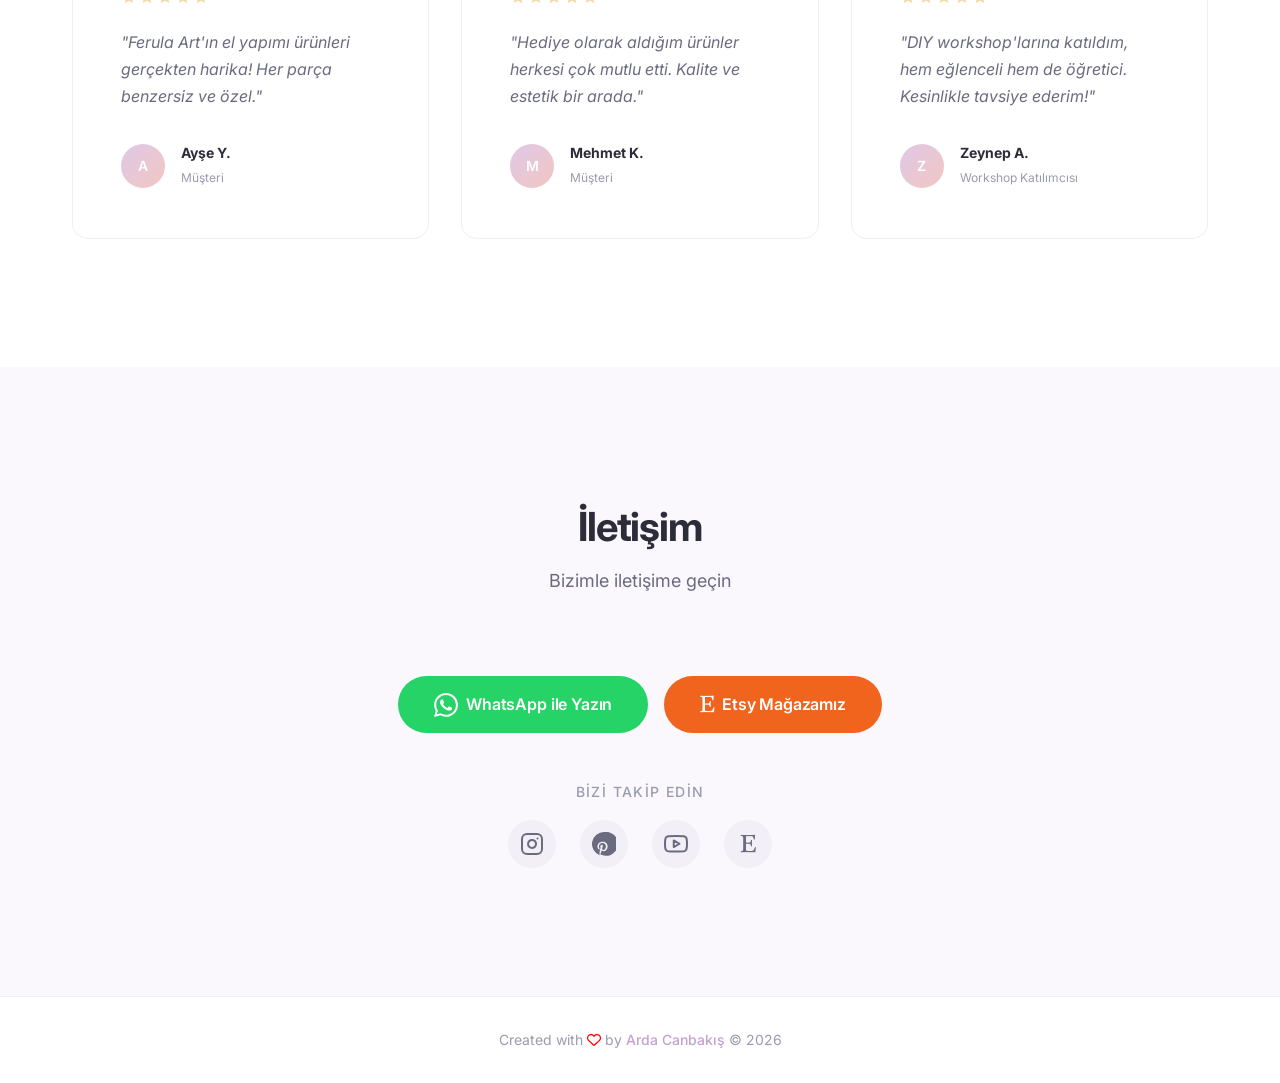
==== commit 155c53e8: "sources" ====
--- a/index.html
+++ b/index.html
@@ -281,6 +281,9 @@
             <a href="https://youtube.com/@FerulaAtelier" target="_blank" rel="noopener" aria-label="YouTube" class="social-link">
               <svg width="24" height="24" viewBox="0 0 24 24" fill="none" stroke="currentColor" stroke-width="2" stroke-linecap="round" stroke-linejoin="round"><path d="M22.54 6.42a2.78 2.78 0 0 0-1.94-2C18.88 4 12 4 12 4s-6.88 0-8.6.46a2.78 2.78 0 0 0-1.94 2A29 29 0 0 0 1 11.75a29 29 0 0 0 .46 5.33A2.78 2.78 0 0 0 3.4 19.1c1.72.46 8.6.46 8.6.46s6.88 0 8.6-.46a2.78 2.78 0 0 0 1.94-2 29 29 0 0 0 .46-5.25 29 29 0 0 0-.46-5.33z"></path><polygon points="9.75 15.02 15.5 11.75 9.75 8.48 9.75 15.02"></polygon></svg>
             </a>
+            <a href="https://www.etsy.com/people/ck7mhl8w4n8cfsg3" target="_blank" rel="noopener" aria-label="Etsy" class="social-link">
+              <i class="fa-brands fa-etsy" style="font-size: 20px;"></i>
+            </a>
           </div>
         </div>
       </div>
@@ -301,7 +304,13 @@
     </div>
   </footer>
 
+  <!-- Firebase SDK (Auth + Firestore only, no Storage needed) -->
+  <script src="https://www.gstatic.com/firebasejs/10.14.1/firebase-app-compat.js"></script>
+  <script src="https://www.gstatic.com/firebasejs/10.14.1/firebase-firestore-compat.js"></script>
+
+  <script src="js/firebase-config.js"></script>
   <script src="js/i18n.js"></script>
+  <script src="js/firebase-loader.js"></script>
   <script src="js/main.js"></script>
 </body>
 </html>
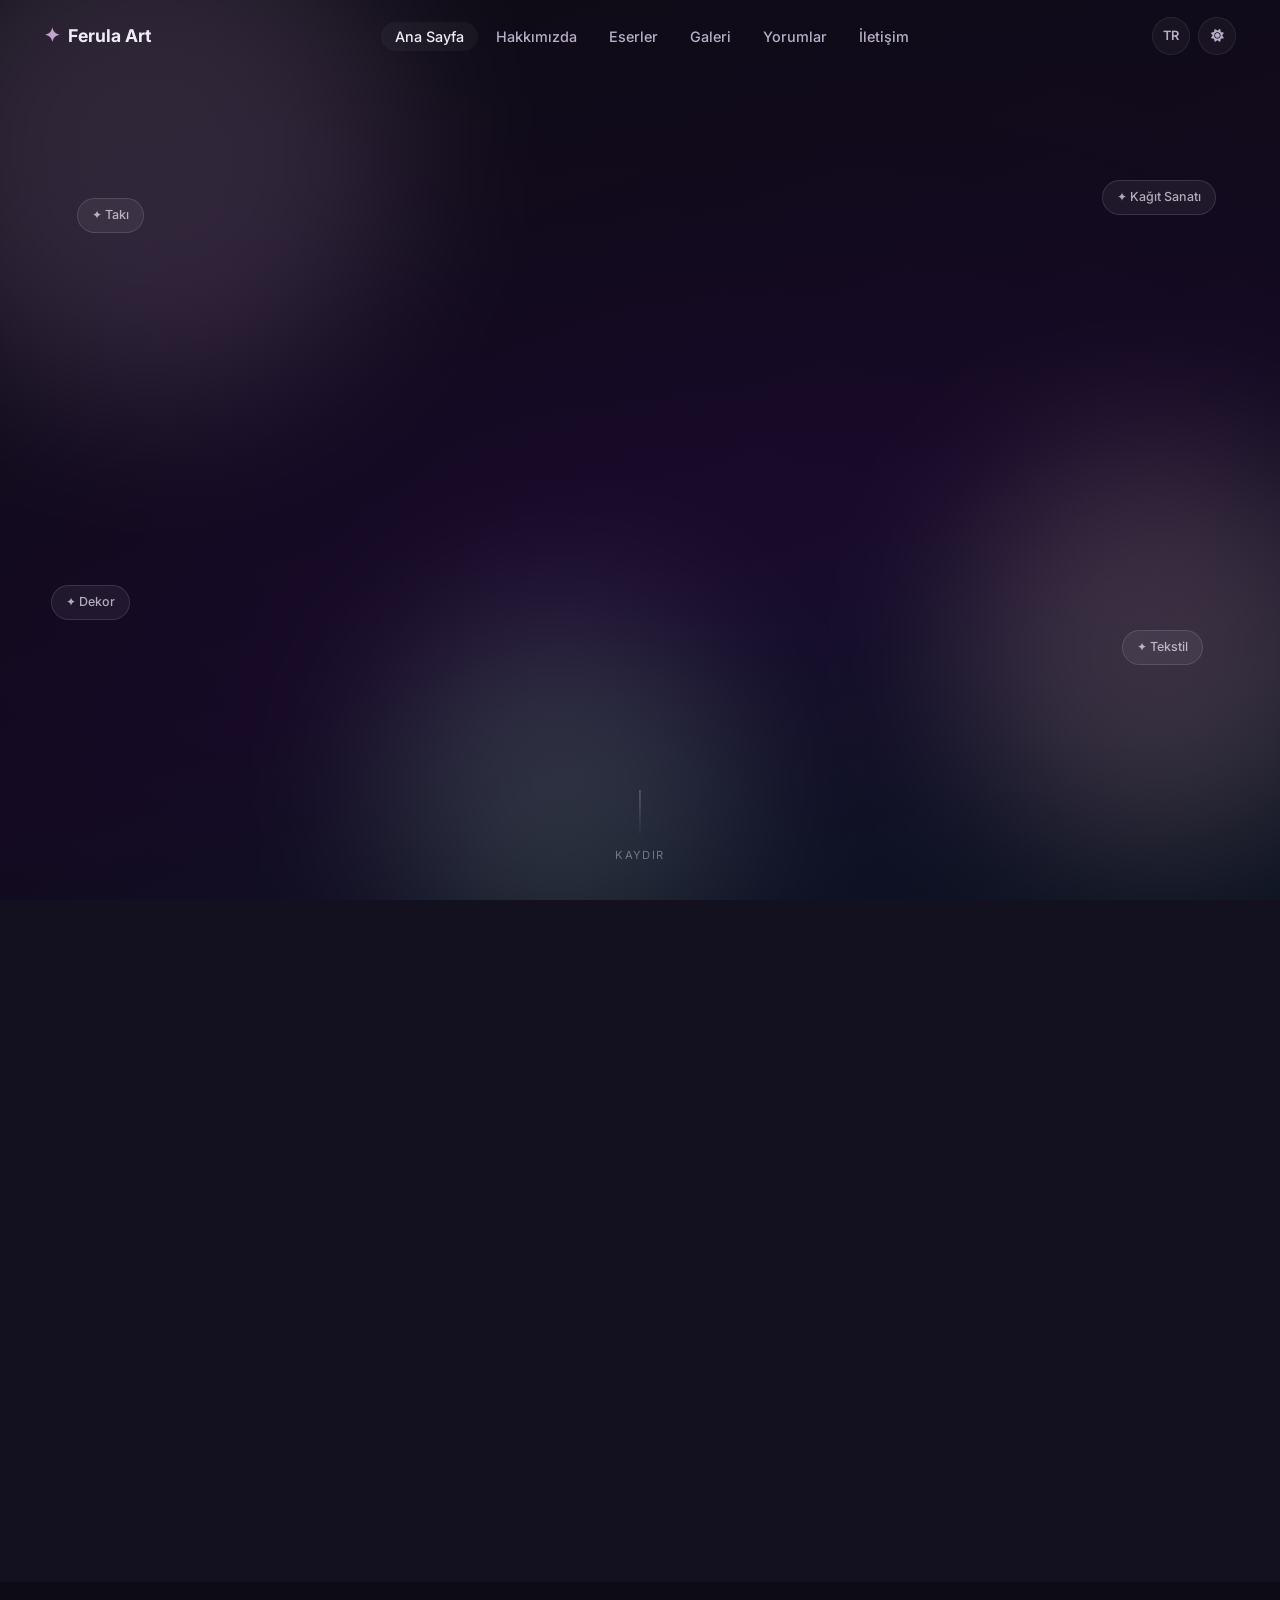
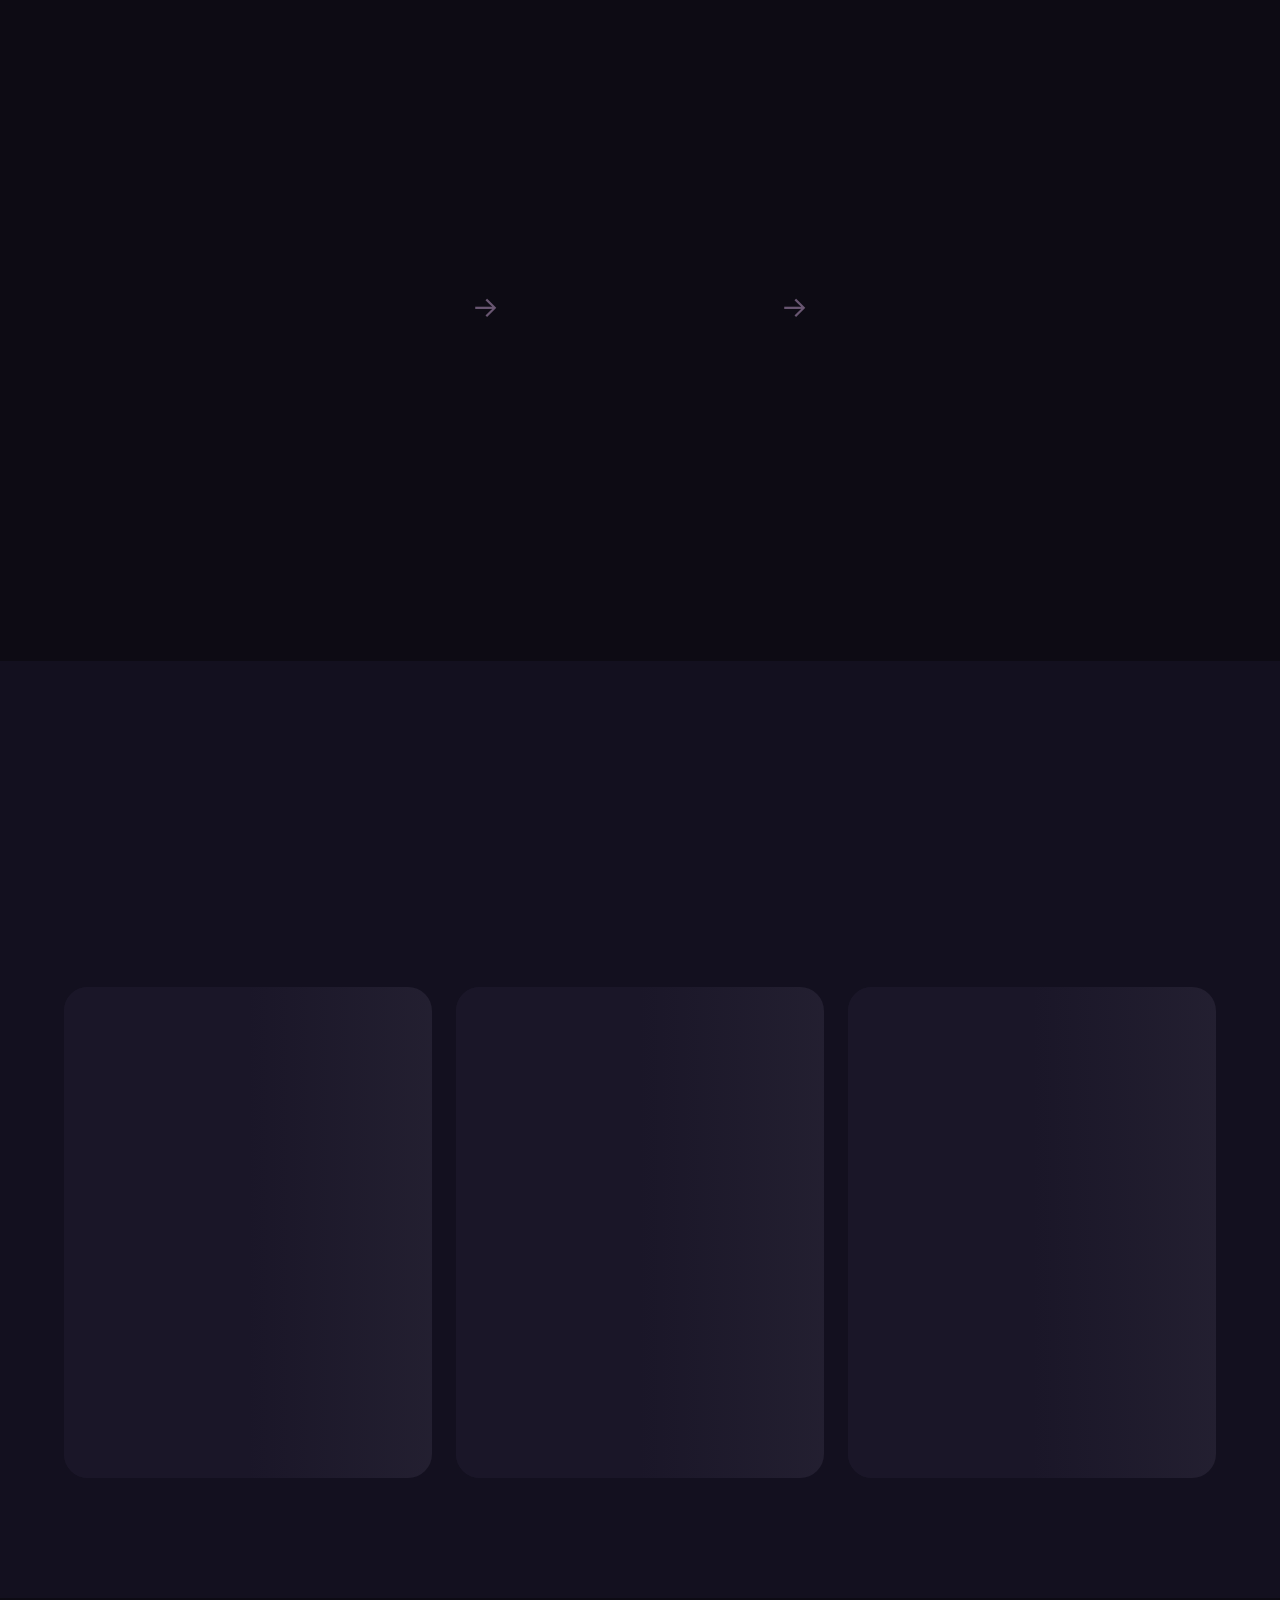
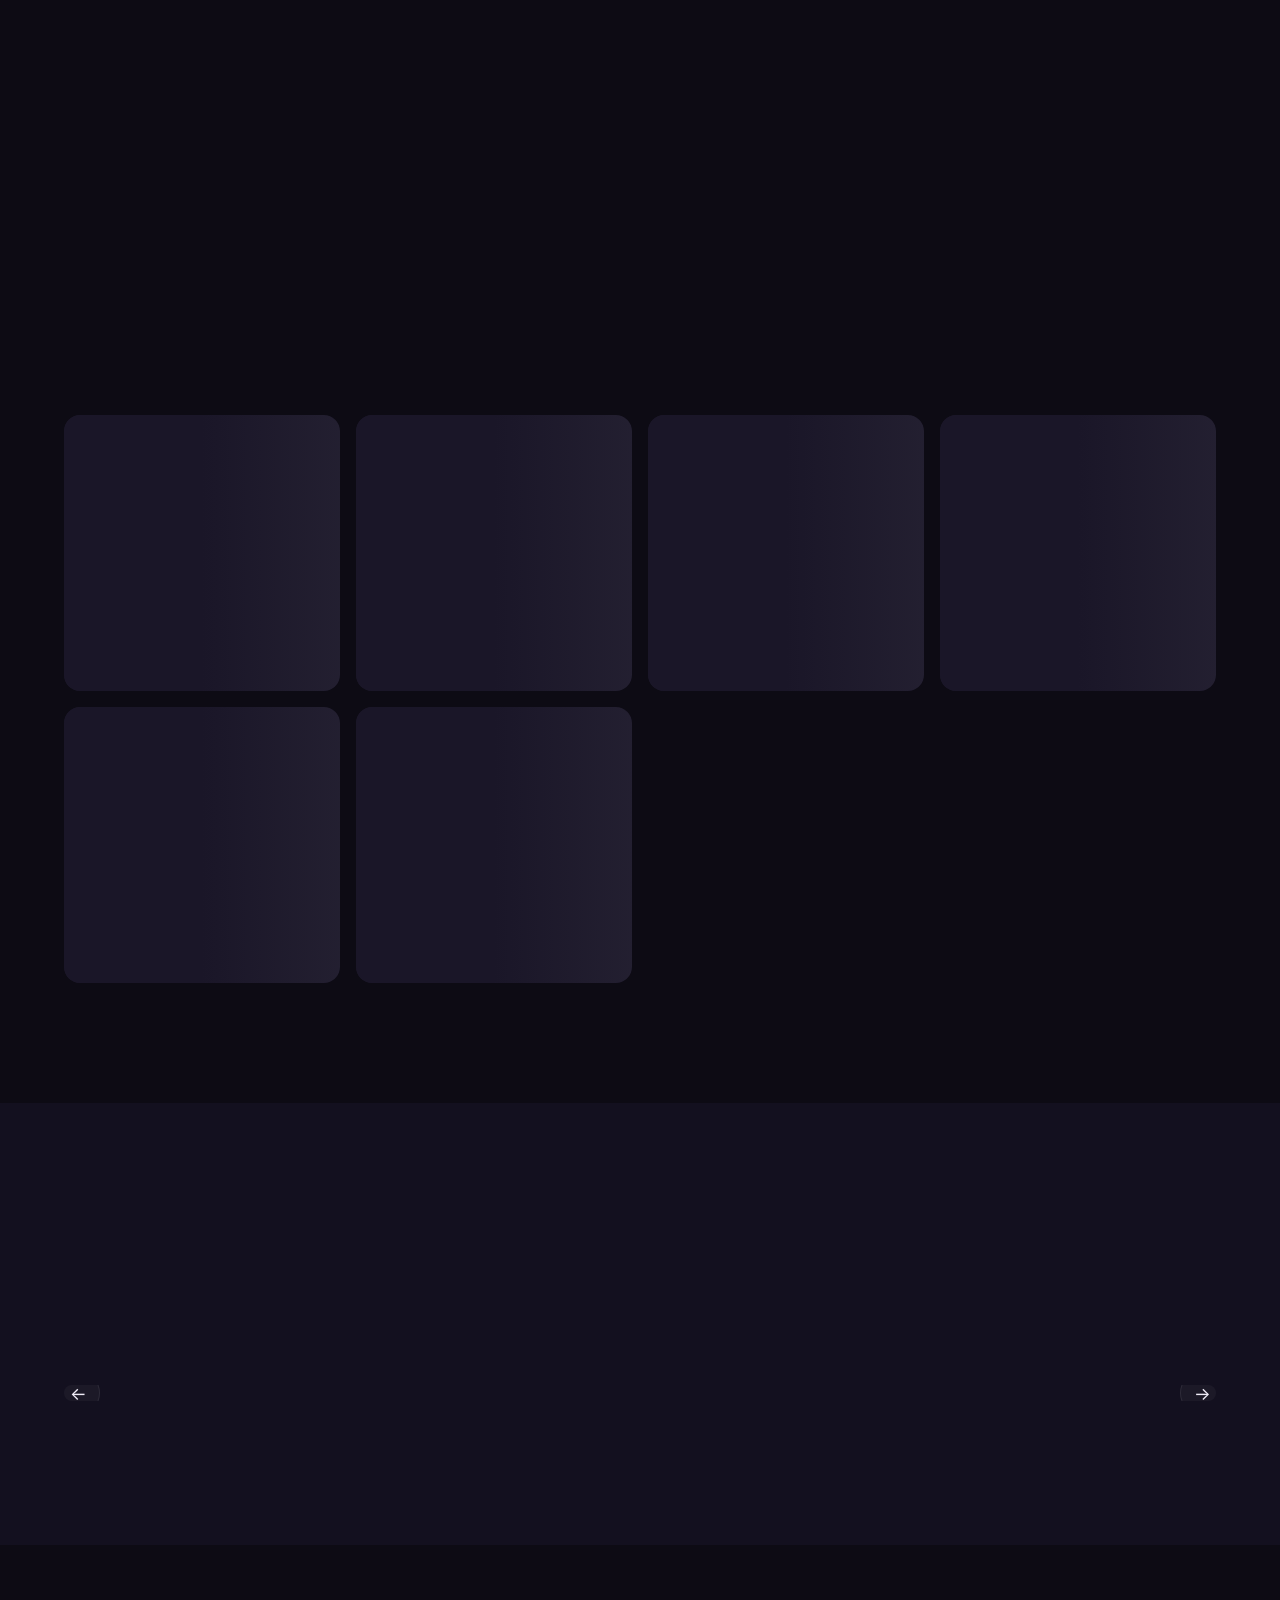
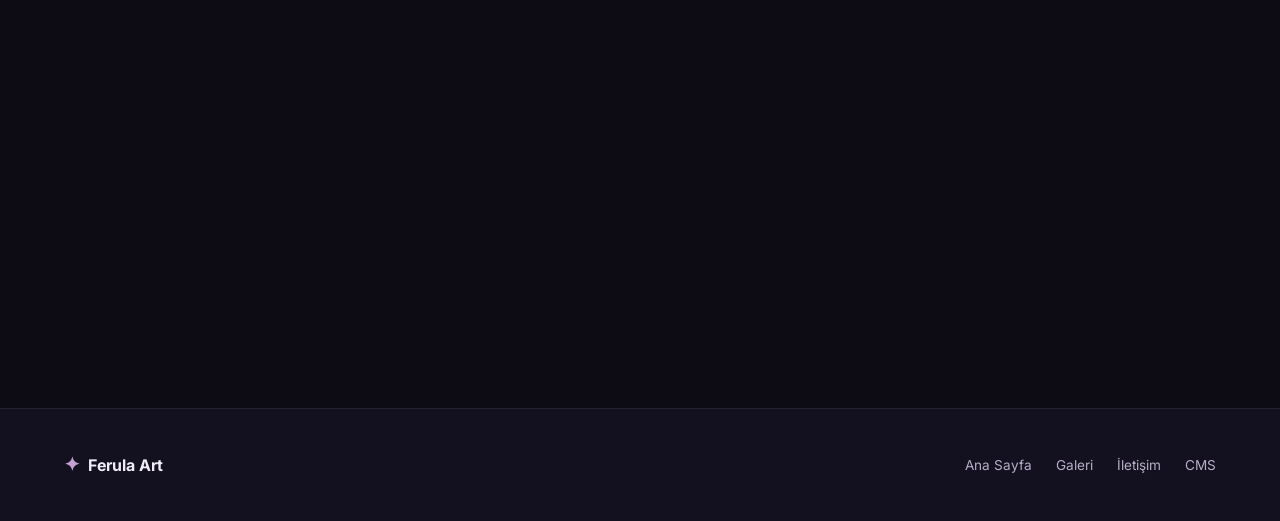
==== commit 07237dcc: "Complete revamp: Three.js hero, CMS login & full dashboard - Interactive Three.js particle mandala h" ====
--- a/index.html
+++ b/index.html
@@ -1,316 +1,305 @@
 <!DOCTYPE html>
-<html lang="tr" data-theme="light">
+<html lang="tr" data-theme="dark">
 <head>
-  <meta charset="UTF-8">
-  <meta name="viewport" content="width=device-width, initial-scale=1.0">
-  <title>Ferula Art — El Yapımı Sanat & DIY</title>
-  <meta name="description" content="Ferula Art - El yapımı sanat, DIY projeleri ve yaratıcı el işleri. Handmade art & DIY crafts.">
-  <link rel="icon" type="image/svg+xml" href="images/favicon.svg">
-  <link rel="icon" type="image/png" href="images/favicon.png">
-  <link rel="stylesheet" href="css/style.css">
-  <link rel="preconnect" href="https://fonts.googleapis.com">
-  <link rel="preconnect" href="https://fonts.gstatic.com" crossorigin>
-  <link href="https://fonts.googleapis.com/css2?family=Inter:wght@300;400;500;600;700&display=swap" rel="stylesheet">
-  <link rel="stylesheet" href="https://cdnjs.cloudflare.com/ajax/libs/font-awesome/6.5.1/css/all.min.css" integrity="sha512-DTOQO9RWCH3ppGqcWaEA1BIZOC6xxalwEsw9c2QQeAIftl+Vegovlnee1c9QX4TctnWMn13TZye+giMm8e2LwA==" crossorigin="anonymous" referrerpolicy="no-referrer">
+  <meta charset="UTF-8" />
+  <meta name="viewport" content="width=device-width, initial-scale=1.0" />
+  <title>Ferula Art — El Yapımı Sanat &amp; DIY</title>
+  <meta name="description" content="Ferula Art — Özgün el yapımı sanat eserleri, takılar, dekorasyon ve DIY projeler." />
+  <link rel="preconnect" href="https://fonts.googleapis.com" />
+  <link rel="preconnect" href="https://fonts.gstatic.com" crossorigin />
+  <link href="https://fonts.googleapis.com/css2?family=Inter:wght@300;400;500;600;700;800;900&family=Cormorant+Garamond:ital,wght@0,400;0,600;1,400;1,600&display=swap" rel="stylesheet" />
+  <link rel="stylesheet" href="https://cdnjs.cloudflare.com/ajax/libs/font-awesome/6.5.1/css/all.min.css" />
+  <link rel="stylesheet" href="css/style.css" />
 </head>
 <body>
 
-  <!-- Navigation -->
-  <nav class="navbar" id="navbar">
-    <div class="nav-container">
-      <a href="#" class="nav-logo">
-        <img src="images/logo.png" alt="Ferula Art" class="logo-img">
+  <!-- ═══ NAVBAR ═══ -->
+  <nav id="navbar" class="navbar" role="navigation" aria-label="Main navigation">
+    <div class="nav-inner">
+      <a href="#home" class="nav-logo" aria-label="Ferula Art">
+        <span class="logo-diamond">✦</span>
+        <span class="logo-text">Ferula Art</span>
       </a>
-      <ul class="nav-menu" id="navMenu">
-        <li><a href="#home" class="nav-link" data-i18n="nav.home">Ana Sayfa</a></li>
-        <li><a href="#about" class="nav-link" data-i18n="nav.about">Hakkımızda</a></li>
-        <li><a href="#gallery" class="nav-link" data-i18n="nav.gallery">Galeri</a></li>
-        <li><a href="#testimonials" class="nav-link" data-i18n="nav.testimonials">Yorumlar</a></li>
-        <li><a href="#contact" class="nav-link" data-i18n="nav.contact">İletişim</a></li>
+
+      <ul class="nav-links" id="navLinks" role="list">
+        <li><a href="#home"         class="nav-link active" data-i18n="nav.home">Ana Sayfa</a></li>
+        <li><a href="#about"        class="nav-link"        data-i18n="nav.about">Hakkımızda</a></li>
+        <li><a href="#showcase"     class="nav-link"        data-i18n="nav.showcase">Eserler</a></li>
+        <li><a href="#gallery"      class="nav-link"        data-i18n="nav.gallery">Galeri</a></li>
+        <li><a href="#testimonials" class="nav-link"        data-i18n="nav.testimonials">Yorumlar</a></li>
+        <li><a href="#contact"      class="nav-link"        data-i18n="nav.contact">İletişim</a></li>
       </ul>
+
       <div class="nav-actions">
-        <!-- Language Switcher -->
-        <div class="lang-switcher">
-          <button class="lang-btn active" data-lang="tr">TR</button>
-          <button class="lang-btn" data-lang="en">EN</button>
-        </div>
-        <!-- Theme Toggle -->
-        <button class="theme-toggle" id="themeToggle" aria-label="Toggle theme">
-          <svg class="icon-sun" width="20" height="20" viewBox="0 0 24 24" fill="none" stroke="currentColor" stroke-width="2" stroke-linecap="round" stroke-linejoin="round">
-            <circle cx="12" cy="12" r="5"></circle>
-            <line x1="12" y1="1" x2="12" y2="3"></line>
-            <line x1="12" y1="21" x2="12" y2="23"></line>
-            <line x1="4.22" y1="4.22" x2="5.64" y2="5.64"></line>
-            <line x1="18.36" y1="18.36" x2="19.78" y2="19.78"></line>
-            <line x1="1" y1="12" x2="3" y2="12"></line>
-            <line x1="21" y1="12" x2="23" y2="12"></line>
-            <line x1="4.22" y1="19.78" x2="5.64" y2="18.36"></line>
-            <line x1="18.36" y1="5.64" x2="19.78" y2="4.22"></line>
-          </svg>
-          <svg class="icon-moon" width="20" height="20" viewBox="0 0 24 24" fill="none" stroke="currentColor" stroke-width="2" stroke-linecap="round" stroke-linejoin="round">
-            <path d="M21 12.79A9 9 0 1 1 11.21 3 7 7 0 0 0 21 12.79z"></path>
-          </svg>
+        <button class="nav-icon-btn" id="langToggle" aria-label="Dil değiştir">
+          <span id="langLabel">TR</span>
         </button>
-        <!-- Mobile Menu Toggle -->
-        <button class="menu-toggle" id="menuToggle" aria-label="Toggle menu">
-          <span></span>
-          <span></span>
-          <span></span>
+        <button class="nav-icon-btn" id="themeToggle" aria-label="Tema değiştir">
+          <i class="fa-solid fa-sun" id="themeIcon"></i>
         </button>
+        <button class="hamburger" id="hamburger" aria-label="Menüyü aç" aria-expanded="false">
+          <span></span><span></span><span></span>
+        </button>
       </div>
     </div>
   </nav>
 
-  <!-- Hero Section -->
-  <section class="hero" id="home">
-    <div class="hero-carousel" id="heroCarousel">
-      <div class="carousel-track">
-        <div class="carousel-slide active">
-          <div class="slide-bg" style="background-image: url('images/hero-1.svg')"></div>
-          <div class="slide-content">
-            <h1 class="hero-title">Ferula Art</h1>
-            <p class="hero-subtitle" data-i18n="hero.subtitle">El Yapımı Sanat & DIY</p>
-            <div class="hero-cta">
-              <a href="#gallery" class="btn btn-primary" data-i18n="hero.cta">Galeriyi Keşfet</a>
-              <a href="#contact" class="btn btn-outline" data-i18n="hero.cta2">Bize Ulaşın</a>
-            </div>
-          </div>
-        </div>
-        <div class="carousel-slide">
-          <div class="slide-bg" style="background-image: url('images/hero-2.svg')"></div>
-          <div class="slide-content">
-            <h1 class="hero-title">Ferula Art</h1>
-            <p class="hero-subtitle" data-i18n="hero.subtitle">El Yapımı Sanat & DIY</p>
-            <div class="hero-cta">
-              <a href="#gallery" class="btn btn-primary" data-i18n="hero.cta">Galeriyi Keşfet</a>
-              <a href="#contact" class="btn btn-outline" data-i18n="hero.cta2">Bize Ulaşın</a>
-            </div>
-          </div>
-        </div>
-        <div class="carousel-slide">
-          <div class="slide-bg" style="background-image: url('images/hero-3.svg')"></div>
-          <div class="slide-content">
-            <h1 class="hero-title">Ferula Art</h1>
-            <p class="hero-subtitle" data-i18n="hero.subtitle">El Yapımı Sanat & DIY</p>
-            <div class="hero-cta">
-              <a href="#gallery" class="btn btn-primary" data-i18n="hero.cta">Galeriyi Keşfet</a>
-              <a href="#contact" class="btn btn-outline" data-i18n="hero.cta2">Bize Ulaşın</a>
-            </div>
-          </div>
-        </div>
-      </div>
-      <div class="carousel-dots">
-        <button class="dot active" data-slide="0"></button>
-        <button class="dot" data-slide="1"></button>
-        <button class="dot" data-slide="2"></button>
-      </div>
-      <button class="carousel-btn carousel-prev" aria-label="Previous">
-        <svg width="24" height="24" viewBox="0 0 24 24" fill="none" stroke="currentColor" stroke-width="2" stroke-linecap="round" stroke-linejoin="round"><polyline points="15 18 9 12 15 6"></polyline></svg>
-      </button>
-      <button class="carousel-btn carousel-next" aria-label="Next">
-        <svg width="24" height="24" viewBox="0 0 24 24" fill="none" stroke="currentColor" stroke-width="2" stroke-linecap="round" stroke-linejoin="round"><polyline points="9 18 15 12 9 6"></polyline></svg>
-      </button>
-    </div>
-  </section>
-
-  <!-- About Section -->
-  <section class="about" id="about">
-    <div class="container">
-      <div class="section-header reveal">
-        <h2 class="section-title" data-i18n="about.title">Hakkımızda</h2>
-      </div>
-      <div class="about-content">
-        <div class="about-text reveal">
-          <p class="about-description" data-i18n="about.description">
+  <!-- ═══ HERO ═══ -->
+  <section id="home" class="hero">
+    <canvas id="hero-canvas" aria-hidden="true"></canvas>
+    <div class="hero-gradient" aria-hidden="true"></div>
+
+    <div class="hero-orbs" aria-hidden="true">
+      <div class="orb orb-1"></div>
+      <div class="orb orb-2"></div>
+      <div class="orb orb-3"></div>
+    </div>
+
+    <div class="hero-content">
+      <div class="hero-eyebrow reveal-up">
+        <span class="eyebrow-dot"></span>
+        <span data-i18n="hero.subtitle">El Yapımı Sanat &amp; DIY</span>
+      </div>
+
+      <h1 class="hero-title">
+        <span class="ht-line reveal-up delay-1">Sanatın</span>
+        <span class="ht-line gradient-text reveal-up delay-2">Ruhunu</span>
+        <span class="ht-line reveal-up delay-3">Hissedin</span>
+      </h1>
+
+      <p class="hero-desc reveal-up delay-4" data-i18n="hero.description">
+        Her parçada bir hikâye, her dokuda bir tutku. El yapımı sanat eserlerimizle hayatınıza renk katın.
+      </p>
+
+      <div class="hero-ctas reveal-up delay-5">
+        <a href="#gallery"  class="btn btn-primary"  data-i18n="hero.cta">Galeriyi Keşfet</a>
+        <a href="#showcase" class="btn btn-ghost"    data-i18n="hero.cta2">Eserlerimiz</a>
+      </div>
+    </div>
+
+    <div class="float-chips" aria-hidden="true">
+      <span class="chip chip-1">✦ Takı</span>
+      <span class="chip chip-2">✦ Dekor</span>
+      <span class="chip chip-3">✦ Kağıt Sanatı</span>
+      <span class="chip chip-4">✦ Tekstil</span>
+    </div>
+
+    <div class="scroll-cue" aria-hidden="true">
+      <div class="scroll-line"></div>
+      <span>Kaydır</span>
+    </div>
+  </section>
+
+  <!-- ═══ ABOUT ═══ -->
+  <section id="about" class="section about-section">
+    <div class="container">
+      <div class="about-grid">
+        <div class="about-text reveal-left">
+          <span class="eyebrow" data-i18n="about.eyebrow">Bizim Hikayemiz</span>
+          <h2 class="section-title" data-i18n="about.title">Hakkımızda</h2>
+          <p class="body-text" data-i18n="about.description">
             Ferula Art olarak, her parçada ruh ve tutku var. El yapımı ürünlerimizle yaratıcılığın sınırlarını zorluyoruz. Her projemiz, sevgiyle ve özenle hazırlanmış benzersiz bir sanat eseridir.
           </p>
-        </div>
-        <div class="about-stats reveal">
-          <div class="stat">
-            <span class="stat-number" data-count="150">0</span>
-            <span class="stat-label" data-i18n="about.stat1Label">El Yapımı Proje</span>
-          </div>
-          <div class="stat">
-            <span class="stat-number" data-count="500">0</span>
-            <span class="stat-label" data-i18n="about.stat2Label">Mutlu Müşteri</span>
-          </div>
-          <div class="stat">
-            <span class="stat-number" data-count="3">0</span>
-            <span class="stat-label" data-i18n="about.stat3Label">Yıllık Deneyim</span>
-          </div>
-        </div>
-      </div>
-    </div>
-  </section>
-
-  <!-- Gallery Section -->
-  <section class="gallery" id="gallery">
-    <div class="container">
-      <div class="section-header reveal">
+          <a href="#contact" class="btn btn-primary-sm" data-i18n="about.cta">Bize Ulaşın</a>
+        </div>
+
+        <div class="stats-grid reveal-right">
+          <div class="stat-card">
+            <span class="stat-num" data-target="150">0</span><span class="stat-plus">+</span>
+            <p class="stat-label" data-i18n="about.stat1Label">El Yapımı Proje</p>
+          </div>
+          <div class="stat-card">
+            <span class="stat-num" data-target="500">0</span><span class="stat-plus">+</span>
+            <p class="stat-label" data-i18n="about.stat2Label">Mutlu Müşteri</p>
+          </div>
+          <div class="stat-card">
+            <span class="stat-num" data-target="3">0</span><span class="stat-plus">+</span>
+            <p class="stat-label" data-i18n="about.stat3Label">Yıllık Deneyim</p>
+          </div>
+          <div class="stat-card stat-heart">
+            <i class="fa-solid fa-heart"></i>
+            <p class="stat-label" data-i18n="about.stat4Label">%100 El Yapımı</p>
+          </div>
+        </div>
+      </div>
+    </div>
+  </section>
+
+  <!-- ═══ PROCESS ═══ -->
+  <section class="section process-section">
+    <div class="container">
+      <div class="section-header reveal-up">
+        <span class="eyebrow" data-i18n="process.eyebrow">Nasıl Çalışıyoruz</span>
+        <h2 class="section-title" data-i18n="process.title">Sürecimiz</h2>
+      </div>
+      <div class="process-steps">
+        <div class="process-step reveal-up delay-1">
+          <div class="step-bubble"><span>01</span></div>
+          <div class="step-emoji">✏️</div>
+          <h3 data-i18n="process.step1Title">Tasarım</h3>
+          <p data-i18n="process.step1Desc">Her eser benzersiz bir konseptle başlar. Müşterilerimizin hayallerini dinleyip özgün tasarımlar oluştururuz.</p>
+        </div>
+        <div class="process-arrow" aria-hidden="true">→</div>
+        <div class="process-step reveal-up delay-2">
+          <div class="step-bubble"><span>02</span></div>
+          <div class="step-emoji">🧶</div>
+          <h3 data-i18n="process.step2Title">El İşçiliği</h3>
+          <p data-i18n="process.step2Desc">Seçilen malzemelerle her parça özenle el yapımı olarak üretilir. Hiçbir şey seri üretim değil.</p>
+        </div>
+        <div class="process-arrow" aria-hidden="true">→</div>
+        <div class="process-step reveal-up delay-3">
+          <div class="step-bubble"><span>03</span></div>
+          <div class="step-emoji">📦</div>
+          <h3 data-i18n="process.step3Title">Teslimat</h3>
+          <p data-i18n="process.step3Desc">Özel paketlerde, sevgiyle hazırlanmış eserleri kapınıza kadar ulaştırıyoruz.</p>
+        </div>
+      </div>
+    </div>
+  </section>
+
+  <!-- ═══ SHOWCASE ═══ -->
+  <section id="showcase" class="section showcase-section">
+    <div class="container">
+      <div class="section-header reveal-up">
+        <span class="eyebrow" data-i18n="showcase.eyebrow">Seçme Eserler</span>
+        <h2 class="section-title" data-i18n="showcase.title">Öne Çıkan Eserlerimiz</h2>
+        <p class="section-sub" data-i18n="showcase.subtitle">Her biri özgün, her biri el yapımı</p>
+      </div>
+      <div class="showcase-grid" id="showcaseGrid">
+        <div class="showcase-placeholder"><div class="shimmer"></div></div>
+        <div class="showcase-placeholder"><div class="shimmer"></div></div>
+        <div class="showcase-placeholder"><div class="shimmer"></div></div>
+      </div>
+    </div>
+  </section>
+
+  <!-- ═══ GALLERY ═══ -->
+  <section id="gallery" class="section gallery-section">
+    <div class="container">
+      <div class="section-header reveal-up">
+        <span class="eyebrow" data-i18n="gallery.eyebrow">Koleksiyonumuz</span>
         <h2 class="section-title" data-i18n="gallery.title">Galeri</h2>
-        <p class="section-subtitle" data-i18n="gallery.subtitle">El yapımı projelerimize göz atın</p>
-      </div>
-      <div class="gallery-filters reveal">
-        <button class="filter-btn active" data-filter="all" data-i18n="gallery.filterAll">Tümü</button>
-        <button class="filter-btn" data-filter="decor" data-i18n="gallery.filterDecor">Dekorasyon</button>
-        <button class="filter-btn" data-filter="jewelry" data-i18n="gallery.filterJewelry">Takı</button>
-        <button class="filter-btn" data-filter="paper" data-i18n="gallery.filterPaper">Kağıt Sanatı</button>
-        <button class="filter-btn" data-filter="textile" data-i18n="gallery.filterTextile">Tekstil</button>
-      </div>
-      <div class="gallery-grid" id="galleryGrid">
-        <div class="gallery-item reveal" data-category="decor">
-          <div class="gallery-img">
-            <img src="images/gallery-1.svg" alt="Handmade Decor" loading="lazy">
-            <div class="gallery-overlay">
-              <span class="gallery-zoom">
-                <svg width="24" height="24" viewBox="0 0 24 24" fill="none" stroke="currentColor" stroke-width="2"><circle cx="11" cy="11" r="8"></circle><line x1="21" y1="21" x2="16.65" y2="16.65"></line><line x1="11" y1="8" x2="11" y2="14"></line><line x1="8" y1="11" x2="14" y2="11"></line></svg>
-              </span>
-            </div>
-          </div>
-        </div>
-        <div class="gallery-item reveal" data-category="jewelry">
-          <div class="gallery-img">
-            <img src="images/gallery-2.svg" alt="Handmade Jewelry" loading="lazy">
-            <div class="gallery-overlay">
-              <span class="gallery-zoom">
-                <svg width="24" height="24" viewBox="0 0 24 24" fill="none" stroke="currentColor" stroke-width="2"><circle cx="11" cy="11" r="8"></circle><line x1="21" y1="21" x2="16.65" y2="16.65"></line><line x1="11" y1="8" x2="11" y2="14"></line><line x1="8" y1="11" x2="14" y2="11"></line></svg>
-              </span>
-            </div>
-          </div>
-        </div>
-        <div class="gallery-item reveal" data-category="paper">
-          <div class="gallery-img">
-            <img src="images/gallery-3.svg" alt="Paper Art" loading="lazy">
-            <div class="gallery-overlay">
-              <span class="gallery-zoom">
-                <svg width="24" height="24" viewBox="0 0 24 24" fill="none" stroke="currentColor" stroke-width="2"><circle cx="11" cy="11" r="8"></circle><line x1="21" y1="21" x2="16.65" y2="16.65"></line><line x1="11" y1="8" x2="11" y2="14"></line><line x1="8" y1="11" x2="14" y2="11"></line></svg>
-              </span>
-            </div>
-          </div>
-        </div>
-        <div class="gallery-item reveal" data-category="textile">
-          <div class="gallery-img">
-            <img src="images/gallery-4.svg" alt="Textile Art" loading="lazy">
-            <div class="gallery-overlay">
-              <span class="gallery-zoom">
-                <svg width="24" height="24" viewBox="0 0 24 24" fill="none" stroke="currentColor" stroke-width="2"><circle cx="11" cy="11" r="8"></circle><line x1="21" y1="21" x2="16.65" y2="16.65"></line><line x1="11" y1="8" x2="11" y2="14"></line><line x1="8" y1="11" x2="14" y2="11"></line></svg>
-              </span>
-            </div>
-          </div>
-        </div>
-        <div class="gallery-item reveal" data-category="decor">
-          <div class="gallery-img">
-            <img src="images/gallery-5.svg" alt="Handmade Decor" loading="lazy">
-            <div class="gallery-overlay">
-              <span class="gallery-zoom">
-                <svg width="24" height="24" viewBox="0 0 24 24" fill="none" stroke="currentColor" stroke-width="2"><circle cx="11" cy="11" r="8"></circle><line x1="21" y1="21" x2="16.65" y2="16.65"></line><line x1="11" y1="8" x2="11" y2="14"></line><line x1="8" y1="11" x2="14" y2="11"></line></svg>
-              </span>
-            </div>
-          </div>
-        </div>
-        <div class="gallery-item reveal" data-category="jewelry">
-          <div class="gallery-img">
-            <img src="images/gallery-6.svg" alt="Handmade Jewelry" loading="lazy">
-            <div class="gallery-overlay">
-              <span class="gallery-zoom">
-                <svg width="24" height="24" viewBox="0 0 24 24" fill="none" stroke="currentColor" stroke-width="2"><circle cx="11" cy="11" r="8"></circle><line x1="21" y1="21" x2="16.65" y2="16.65"></line><line x1="11" y1="8" x2="11" y2="14"></line><line x1="8" y1="11" x2="14" y2="11"></line></svg>
-              </span>
-            </div>
-          </div>
-        </div>
-      </div>
-    </div>
-  </section>
-
-  <!-- Lightbox -->
-  <div class="lightbox" id="lightbox">
-    <button class="lightbox-close" aria-label="Close">
-      <svg width="24" height="24" viewBox="0 0 24 24" fill="none" stroke="currentColor" stroke-width="2" stroke-linecap="round" stroke-linejoin="round"><line x1="18" y1="6" x2="6" y2="18"></line><line x1="6" y1="6" x2="18" y2="18"></line></svg>
-    </button>
-    <button class="lightbox-btn lightbox-prev" aria-label="Previous">
-      <svg width="32" height="32" viewBox="0 0 24 24" fill="none" stroke="currentColor" stroke-width="2" stroke-linecap="round" stroke-linejoin="round"><polyline points="15 18 9 12 15 6"></polyline></svg>
-    </button>
-    <button class="lightbox-btn lightbox-next" aria-label="Next">
-      <svg width="32" height="32" viewBox="0 0 24 24" fill="none" stroke="currentColor" stroke-width="2" stroke-linecap="round" stroke-linejoin="round"><polyline points="9 18 15 12 9 6"></polyline></svg>
-    </button>
-    <div class="lightbox-content">
-      <img src="" alt="" id="lightboxImg">
+        <p class="section-sub" data-i18n="gallery.subtitle">El yapımı projelerimize göz atın</p>
+      </div>
+
+      <div class="filter-bar reveal-up" role="group" aria-label="Kategori filtreleri">
+        <button class="filter-btn active" data-filter="all"     data-i18n="gallery.filterAll">Tümü</button>
+        <button class="filter-btn"        data-filter="decor"   data-i18n="gallery.filterDecor">Dekorasyon</button>
+        <button class="filter-btn"        data-filter="jewelry" data-i18n="gallery.filterJewelry">Takı</button>
+        <button class="filter-btn"        data-filter="paper"   data-i18n="gallery.filterPaper">Kağıt Sanatı</button>
+        <button class="filter-btn"        data-filter="textile" data-i18n="gallery.filterTextile">Tekstil</button>
+      </div>
+
+      <div class="gallery-grid" id="galleryGrid" role="list">
+        <div class="gallery-placeholder"><div class="shimmer"></div></div>
+        <div class="gallery-placeholder"><div class="shimmer"></div></div>
+        <div class="gallery-placeholder"><div class="shimmer"></div></div>
+        <div class="gallery-placeholder"><div class="shimmer"></div></div>
+        <div class="gallery-placeholder"><div class="shimmer"></div></div>
+        <div class="gallery-placeholder"><div class="shimmer"></div></div>
+      </div>
+    </div>
+  </section>
+
+  <!-- ═══ TESTIMONIALS ═══ -->
+  <section id="testimonials" class="section testimonials-section">
+    <div class="container">
+      <div class="section-header reveal-up">
+        <span class="eyebrow" data-i18n="testimonials.eyebrow">Müşterilerimiz</span>
+        <h2 class="section-title" data-i18n="testimonials.title">Müşteri Yorumları</h2>
+      </div>
+      <div class="testi-carousel">
+        <div class="testi-track" id="testiTrack"></div>
+        <button class="testi-btn testi-prev" id="testiPrev" aria-label="Önceki">&#8592;</button>
+        <button class="testi-btn testi-next" id="testiNext" aria-label="Sonraki">&#8594;</button>
+      </div>
+      <div class="testi-dots" id="testiDots"></div>
+    </div>
+  </section>
+
+  <!-- ═══ CONTACT ═══ -->
+  <section id="contact" class="section contact-section">
+    <div class="container">
+      <div class="contact-grid">
+        <div class="contact-left reveal-left">
+          <span class="eyebrow" data-i18n="contact.eyebrow">Hadi Konuşalım</span>
+          <h2 class="section-title" data-i18n="contact.title">İletişim</h2>
+          <p class="body-text" data-i18n="contact.subtitle">Sipariş, özel tasarım ya da sadece merhaba demek için bize ulaşın!</p>
+
+          <div class="contact-btns">
+            <a href="https://wa.me/905469660256" target="_blank" rel="noopener" class="btn btn-whatsapp" id="whatsappBtn">
+              <i class="fa-brands fa-whatsapp"></i>
+              <span data-i18n="contact.whatsapp">WhatsApp ile Yazın</span>
+            </a>
+            <a href="https://www.etsy.com/shop/FerulaArt" target="_blank" rel="noopener" class="btn btn-etsy">
+              <i class="fa-brands fa-etsy"></i>
+              <span data-i18n="contact.etsy">Etsy Mağazamız</span>
+            </a>
+          </div>
+        </div>
+
+        <div class="contact-right reveal-right">
+          <p class="social-heading" data-i18n="contact.followUs">Bizi Takip Edin</p>
+          <div class="social-grid">
+            <a href="https://www.instagram.com/ferula.art" target="_blank" rel="noopener" class="social-card">
+              <i class="fa-brands fa-instagram"></i><span>Instagram</span>
+            </a>
+            <a href="https://www.pinterest.com/ferulaart" target="_blank" rel="noopener" class="social-card">
+              <i class="fa-brands fa-pinterest"></i><span>Pinterest</span>
+            </a>
+            <a href="https://www.youtube.com/@FerulaAtelier" target="_blank" rel="noopener" class="social-card">
+              <i class="fa-brands fa-youtube"></i><span>YouTube</span>
+            </a>
+            <a href="https://www.etsy.com/shop/FerulaArt" target="_blank" rel="noopener" class="social-card">
+              <i class="fa-brands fa-etsy"></i><span>Etsy</span>
+            </a>
+          </div>
+        </div>
+      </div>
+    </div>
+  </section>
+
+  <!-- ═══ FOOTER ═══ -->
+  <footer class="footer">
+    <div class="container">
+      <div class="footer-inner">
+        <a href="#home" class="footer-brand">
+          <span class="logo-diamond">✦</span>
+          <span class="logo-text">Ferula Art</span>
+        </a>
+        <p class="footer-credit" id="footerCredit"></p>
+        <nav class="footer-nav" aria-label="Footer navigation">
+          <a href="#home"    data-i18n="nav.home">Ana Sayfa</a>
+          <a href="#gallery" data-i18n="nav.gallery">Galeri</a>
+          <a href="#contact" data-i18n="nav.contact">İletişim</a>
+          <a href="admin.html" rel="nofollow">CMS</a>
+        </nav>
+      </div>
+    </div>
+  </footer>
+
+  <!-- ═══ LIGHTBOX ═══ -->
+  <div id="lightbox" class="lightbox" role="dialog" aria-modal="true" hidden>
+    <button class="lb-close" id="lbClose" aria-label="Kapat">&times;</button>
+    <button class="lb-prev"  id="lbPrev"  aria-label="Önceki">&#8592;</button>
+    <button class="lb-next"  id="lbNext"  aria-label="Sonraki">&#8594;</button>
+    <div class="lb-img-wrap">
+      <img id="lbImg" src="" alt="Galeri görseli" />
     </div>
   </div>
 
-  <!-- Testimonials Section -->
-  <section class="testimonials" id="testimonials">
-    <div class="container">
-      <div class="section-header reveal">
-        <h2 class="section-title" data-i18n="testimonials.title">Müşteri Yorumları</h2>
-        <p class="section-subtitle" data-i18n="testimonials.subtitle">Müşterilerimiz ne diyor?</p>
-      </div>
-      <div class="testimonials-grid reveal" id="testimonialsGrid">
-        <!-- Populated by JS from language files -->
-      </div>
-    </div>
-  </section>
-
-  <!-- Contact Section -->
-  <section class="contact" id="contact">
-    <div class="container">
-      <div class="section-header reveal">
-        <h2 class="section-title" data-i18n="contact.title">İletişim</h2>
-        <p class="section-subtitle" data-i18n="contact.subtitle">Bizimle iletişime geçin</p>
-      </div>
-      <div class="contact-content reveal">
-        <div class="contact-buttons">
-          <a href="https://wa.me/905XXXXXXXXX?text=Merhaba%2C%20Ferula%20Art%20hakk%C4%B1nda%20bilgi%20almak%20istiyorum." class="btn btn-whatsapp" id="whatsappBtn" target="_blank" rel="noopener">
-            <svg width="24" height="24" viewBox="0 0 24 24" fill="currentColor"><path d="M17.472 14.382c-.297-.149-1.758-.867-2.03-.967-.273-.099-.471-.148-.67.15-.197.297-.767.966-.94 1.164-.173.199-.347.223-.644.075-.297-.15-1.255-.463-2.39-1.475-.883-.788-1.48-1.761-1.653-2.059-.173-.297-.018-.458.13-.606.134-.133.298-.347.446-.52.149-.174.198-.298.298-.497.099-.198.05-.371-.025-.52-.075-.149-.669-1.612-.916-2.207-.242-.579-.487-.5-.669-.51-.173-.008-.371-.01-.57-.01-.198 0-.52.074-.792.372-.272.297-1.04 1.016-1.04 2.479 0 1.462 1.065 2.875 1.213 3.074.149.198 2.096 3.2 5.077 4.487.709.306 1.262.489 1.694.625.712.227 1.36.195 1.871.118.571-.085 1.758-.719 2.006-1.413.248-.694.248-1.289.173-1.413-.074-.124-.272-.198-.57-.347m-5.421 7.403h-.004a9.87 9.87 0 01-5.031-1.378l-.361-.214-3.741.982.998-3.648-.235-.374a9.86 9.86 0 01-1.51-5.26c.001-5.45 4.436-9.884 9.888-9.884 2.64 0 5.122 1.03 6.988 2.898a9.825 9.825 0 012.893 6.994c-.003 5.45-4.437 9.884-9.885 9.884m8.413-18.297A11.815 11.815 0 0012.05 0C5.495 0 .16 5.335.157 11.892c0 2.096.547 4.142 1.588 5.945L.057 24l6.305-1.654a11.882 11.882 0 005.683 1.448h.005c6.554 0 11.89-5.335 11.893-11.893a11.821 11.821 0 00-3.48-8.413z"/></svg>
-            <span data-i18n="contact.whatsapp">WhatsApp ile Yazın</span>
-          </a>
-          <a href="https://www.etsy.com/people/ck7mhl8w4n8cfsg3" class="btn btn-etsy" target="_blank" rel="noopener">
-            <i class="fa-brands fa-etsy"></i>
-            <span data-i18n="contact.etsy">Etsy Mağazamız</span>
-          </a>
-        </div>
-        <div class="social-links">
-          <p class="follow-label" data-i18n="contact.followUs">Bizi Takip Edin</p>
-          <div class="social-icons">
-            <a href="https://instagram.com/ferula.art" target="_blank" rel="noopener" aria-label="Instagram" class="social-link">
-              <svg width="24" height="24" viewBox="0 0 24 24" fill="none" stroke="currentColor" stroke-width="2" stroke-linecap="round" stroke-linejoin="round"><rect x="2" y="2" width="20" height="20" rx="5" ry="5"></rect><path d="M16 11.37A4 4 0 1 1 12.63 8 4 4 0 0 1 16 11.37z"></path><line x1="17.5" y1="6.5" x2="17.51" y2="6.5"></line></svg>
-            </a>
-            <a href="https://pinterest.com/ferulaart" target="_blank" rel="noopener" aria-label="Pinterest" class="social-link">
-              <svg width="24" height="24" viewBox="0 0 24 24" fill="currentColor"><path d="M12 0a12 12 0 0 0-4.373 23.178c-.07-.937-.134-2.376.028-3.401.146-.926.944-3.93.944-3.93s-.241-.482-.241-1.195c0-1.119.649-1.954 1.457-1.954.687 0 1.019.516 1.019 1.134 0 .691-.44 1.724-.667 2.681-.19.802.402 1.456 1.192 1.456 1.43 0 2.53-1.508 2.53-3.683 0-1.926-1.384-3.27-3.361-3.27-2.289 0-3.633 1.717-3.633 3.492 0 .691.266 1.432.599 1.835a.24.24 0 0 1 .056.231c-.061.255-.197.802-.224.914-.035.148-.116.18-.268.108-1-.465-1.624-1.926-1.624-3.1 0-2.523 1.834-4.84 5.286-4.84 2.775 0 4.932 1.977 4.932 4.62 0 2.757-1.739 4.976-4.151 4.976-.811 0-1.573-.421-1.834-.919l-.498 1.902c-.181.695-.669 1.566-.995 2.097A12 12 0 1 0 12 0z"/></svg>
-            </a>
-            <a href="https://youtube.com/@FerulaAtelier" target="_blank" rel="noopener" aria-label="YouTube" class="social-link">
-              <svg width="24" height="24" viewBox="0 0 24 24" fill="none" stroke="currentColor" stroke-width="2" stroke-linecap="round" stroke-linejoin="round"><path d="M22.54 6.42a2.78 2.78 0 0 0-1.94-2C18.88 4 12 4 12 4s-6.88 0-8.6.46a2.78 2.78 0 0 0-1.94 2A29 29 0 0 0 1 11.75a29 29 0 0 0 .46 5.33A2.78 2.78 0 0 0 3.4 19.1c1.72.46 8.6.46 8.6.46s6.88 0 8.6-.46a2.78 2.78 0 0 0 1.94-2 29 29 0 0 0 .46-5.25 29 29 0 0 0-.46-5.33z"></path><polygon points="9.75 15.02 15.5 11.75 9.75 8.48 9.75 15.02"></polygon></svg>
-            </a>
-            <a href="https://www.etsy.com/people/ck7mhl8w4n8cfsg3" target="_blank" rel="noopener" aria-label="Etsy" class="social-link">
-              <i class="fa-brands fa-etsy" style="font-size: 20px;"></i>
-            </a>
-          </div>
-        </div>
-      </div>
-    </div>
-  </section>
-
-  <!-- Scroll to Top Button -->
-  <button class="scroll-top" id="scrollTop" aria-label="Scroll to top">
-    <svg width="20" height="20" viewBox="0 0 24 24" fill="none" stroke="currentColor" stroke-width="2.5" stroke-linecap="round" stroke-linejoin="round"><polyline points="18 15 12 9 6 15"></polyline></svg>
-  </button>
-
-  <!-- Footer -->
-  <footer class="footer">
-    <div class="container">
-      <div class="footer-content">
-        <p data-i18n-html="footer.credit"></p>
-      </div>
-    </div>
-  </footer>
-
-  <!-- Firebase SDK (Auth + Firestore only, no Storage needed) -->
-  <script src="https://www.gstatic.com/firebasejs/10.14.1/firebase-app-compat.js"></script>
-  <script src="https://www.gstatic.com/firebasejs/10.14.1/firebase-firestore-compat.js"></script>
-
+  <!-- Firebase -->
+  <script src="https://www.gstatic.com/firebasejs/9.23.0/firebase-app-compat.js"></script>
+  <script src="https://www.gstatic.com/firebasejs/9.23.0/firebase-auth-compat.js"></script>
+  <script src="https://www.gstatic.com/firebasejs/9.23.0/firebase-firestore-compat.js"></script>
   <script src="js/firebase-config.js"></script>
+  <script src="js/firebase-loader.js"></script>
   <script src="js/i18n.js"></script>
-  <script src="js/firebase-loader.js"></script>
+
+  <!-- Three.js -->
+  <script src="https://unpkg.com/three@0.160.0/build/three.min.js"></script>
+  <script src="js/hero3d.js"></script>
+
   <script src="js/main.js"></script>
 </body>
 </html>
--- a/css/style.css
+++ b/css/style.css
@@ -1,1109 +1,735 @@
-/* ========================================
-   Ferula Art — Soft Pastel, Apple-Inspired
-   ======================================== */
-
-/* --- CSS Custom Properties --- */
+/* ═══════════════════════════════════════════════════════════════
+   Ferula Art — Modern Revamp  |  style.css
+   ═══════════════════════════════════════════════════════════════ */
+
+/* ─── Tokens ─── */
 :root {
-  /* Soft Pastel Palette */
-  --color-primary: #c4a1d0;
-  --color-primary-light: #dfc8e7;
-  --color-primary-dark: #a67db5;
-  --color-secondary: #f2c6c2;
-  --color-accent: #a8d5ba;
-  --color-accent-alt: #f5d9a8;
-
-  /* Light Theme */
-  --bg-primary: #faf8fc;
-  --bg-secondary: #ffffff;
-  --bg-tertiary: #f3eff6;
-  --bg-card: #ffffff;
-  --bg-nav: rgba(250, 248, 252, 0.85);
-  --text-primary: #2d2d3a;
-  --text-secondary: #6b6b80;
-  --text-tertiary: #9b9baf;
-  --border-color: rgba(0, 0, 0, 0.06);
-  --shadow-sm: 0 1px 2px rgba(0, 0, 0, 0.04);
-  --shadow-md: 0 4px 16px rgba(0, 0, 0, 0.06);
-  --shadow-lg: 0 12px 40px rgba(0, 0, 0, 0.08);
-  --shadow-xl: 0 24px 60px rgba(0, 0, 0, 0.1);
-
-  /* Typography */
-  --font-family: 'Inter', -apple-system, BlinkMacSystemFont, 'Segoe UI', sans-serif;
-  --font-size-xs: 0.75rem;
-  --font-size-sm: 0.875rem;
-  --font-size-base: 1rem;
-  --font-size-lg: 1.125rem;
-  --font-size-xl: 1.25rem;
-  --font-size-2xl: 1.75rem;
-  --font-size-3xl: 2.5rem;
-  --font-size-4xl: 3.5rem;
-  --font-size-hero: clamp(2.5rem, 6vw, 5rem);
-
-  /* Spacing */
-  --spacing-xs: 0.5rem;
-  --spacing-sm: 1rem;
-  --spacing-md: 1.5rem;
-  --spacing-lg: 2rem;
-  --spacing-xl: 3rem;
-  --spacing-2xl: 5rem;
-  --spacing-3xl: 8rem;
-
-  /* Borders */
-  --radius-sm: 8px;
-  --radius-md: 12px;
-  --radius-lg: 16px;
-  --radius-xl: 24px;
-  --radius-full: 9999px;
-
-  /* Transitions */
-  --transition-fast: 0.2s cubic-bezier(0.4, 0, 0.2, 1);
-  --transition-base: 0.3s cubic-bezier(0.4, 0, 0.2, 1);
-  --transition-slow: 0.5s cubic-bezier(0.4, 0, 0.2, 1);
-  --transition-spring: 0.6s cubic-bezier(0.34, 1.56, 0.64, 1);
-}
-
-/* --- Dark Theme --- */
-[data-theme="dark"] {
-  --bg-primary: #1a1a2e;
-  --bg-secondary: #16162a;
-  --bg-tertiary: #222240;
-  --bg-card: #222240;
-  --bg-nav: rgba(26, 26, 46, 0.9);
-  --text-primary: #f0edf5;
-  --text-secondary: #b0adc0;
-  --text-tertiary: #7a7890;
-  --border-color: rgba(255, 255, 255, 0.08);
-  --shadow-sm: 0 1px 2px rgba(0, 0, 0, 0.2);
-  --shadow-md: 0 4px 16px rgba(0, 0, 0, 0.25);
-  --shadow-lg: 0 12px 40px rgba(0, 0, 0, 0.3);
-  --shadow-xl: 0 24px 60px rgba(0, 0, 0, 0.4);
-}
-
-/* --- Reset & Base --- */
-*, *::before, *::after {
-  margin: 0;
-  padding: 0;
-  box-sizing: border-box;
-}
-
-html {
-  scroll-behavior: smooth;
-  -webkit-font-smoothing: antialiased;
-  -moz-osx-font-smoothing: grayscale;
-}
-
+  --purple:  #c4a1d0;
+  --peach:   #f2c6c2;
+  --mint:    #a8d5ba;
+  --tan:     #f5d9a8;
+  --rose:    #e8b4b8;
+
+  --bg:          #0d0b14;
+  --bg-2:        #13101f;
+  --bg-surface:  #1a1628;
+  --bg-card:     rgba(255,255,255,0.04);
+  --bg-card-h:   rgba(255,255,255,0.08);
+  --border:      rgba(255,255,255,0.08);
+  --border-h:    rgba(196,161,208,0.35);
+
+  --text-1: #f0ecf7;
+  --text-2: #b8aec8;
+  --text-3: #7a6e8a;
+
+  --nav-h: 72px;
+  --radius-sm: 10px;
+  --radius:    16px;
+  --radius-lg: 24px;
+  --radius-xl: 36px;
+
+  --shadow-sm: 0 2px 12px rgba(0,0,0,0.3);
+  --shadow:    0 8px 32px rgba(0,0,0,0.4);
+  --shadow-lg: 0 20px 60px rgba(0,0,0,0.5);
+
+  --ease-spring: cubic-bezier(0.34,1.56,0.64,1);
+  --ease-out:    cubic-bezier(0.22,1,0.36,1);
+  --transition:  0.3s var(--ease-out);
+}
+
+[data-theme="light"] {
+  --bg:         #faf8fc;
+  --bg-2:       #f3eff8;
+  --bg-surface: #ede8f5;
+  --bg-card:    rgba(255,255,255,0.7);
+  --bg-card-h:  rgba(255,255,255,0.95);
+  --border:     rgba(100,80,130,0.12);
+  --border-h:   rgba(196,161,208,0.5);
+  --text-1:     #1a1228;
+  --text-2:     #4a3d60;
+  --text-3:     #8878a0;
+  --shadow-sm:  0 2px 12px rgba(80,50,120,0.08);
+  --shadow:     0 8px 32px rgba(80,50,120,0.12);
+  --shadow-lg:  0 20px 60px rgba(80,50,120,0.18);
+}
+
+/* ─── Reset ─── */
+*,*::before,*::after { box-sizing: border-box; margin: 0; padding: 0; }
+html { scroll-behavior: smooth; font-size: 16px; }
 body {
-  font-family: var(--font-family);
-  font-size: var(--font-size-base);
-  line-height: 1.6;
-  color: var(--text-primary);
-  background-color: var(--bg-primary);
-  transition: background-color var(--transition-base), color var(--transition-base);
+  font-family: 'Inter', sans-serif;
+  background: var(--bg);
+  color: var(--text-1);
+  line-height: 1.65;
   overflow-x: hidden;
-}
-
-img {
-  max-width: 100%;
-  height: auto;
-  display: block;
-}
-
-a {
-  text-decoration: none;
-  color: inherit;
-  transition: color var(--transition-fast);
-}
-
-button {
-  cursor: pointer;
-  border: none;
-  background: none;
-  font-family: inherit;
-  color: inherit;
-  -webkit-user-select: none;
-  -moz-user-select: none;
-  -ms-user-select: none;
-  user-select: none;
-  -webkit-tap-highlight-color: transparent;
-}
-
-/* Prevent text selection/highlight on all interactive elements */
-.btn,
-.nav-link,
-.filter-btn,
-.lang-btn,
-.social-link,
-.carousel-btn,
-.dot,
-.theme-toggle,
-.menu-toggle,
-.lightbox-btn,
-.lightbox-close,
-.scroll-top {
-  -webkit-user-select: none;
-  -moz-user-select: none;
-  -ms-user-select: none;
-  user-select: none;
-  -webkit-tap-highlight-color: transparent;
-}
-
-.container {
-  max-width: 1200px;
+  transition: background var(--transition), color var(--transition);
+}
+img { display: block; max-width: 100%; }
+a  { color: inherit; text-decoration: none; }
+ul { list-style: none; }
+button { cursor: pointer; border: none; background: none; font: inherit; }
+
+/* ─── Scrollbar ─── */
+::-webkit-scrollbar        { width: 6px; }
+::-webkit-scrollbar-track  { background: var(--bg); }
+::-webkit-scrollbar-thumb  { background: var(--purple); border-radius: 3px; }
+
+/* ─── Selection ─── */
+::selection { background: rgba(196,161,208,0.3); color: var(--text-1); }
+
+/* ─── Utility ─── */
+.container { max-width: 1200px; margin: 0 auto; padding: 0 24px; }
+.section    { padding: 120px 0; }
+.section-header { text-align: center; margin-bottom: 64px; }
+.eyebrow {
+  display: inline-block;
+  font-size: 0.72rem;
+  font-weight: 600;
+  letter-spacing: 0.18em;
+  text-transform: uppercase;
+  color: var(--purple);
+  margin-bottom: 12px;
+}
+.section-title {
+  font-family: 'Cormorant Garamond', serif;
+  font-size: clamp(2rem, 4vw, 3.2rem);
+  font-weight: 600;
+  line-height: 1.2;
+  color: var(--text-1);
+  margin-bottom: 16px;
+}
+.section-sub {
+  font-size: 1.05rem;
+  color: var(--text-2);
+  max-width: 520px;
   margin: 0 auto;
-  padding: 0 var(--spacing-lg);
-}
-
-/* --- Navigation --- */
+}
+.body-text { font-size: 1.05rem; color: var(--text-2); line-height: 1.75; }
+.gradient-text {
+  background: linear-gradient(135deg, var(--purple) 0%, var(--peach) 50%, var(--mint) 100%);
+  -webkit-background-clip: text;
+  -webkit-text-fill-color: transparent;
+  background-clip: text;
+}
+
+/* ─── Buttons ─── */
+.btn {
+  display: inline-flex; align-items: center; gap: 8px;
+  padding: 14px 28px; border-radius: 100px;
+  font-size: 0.95rem; font-weight: 600;
+  transition: var(--transition);
+  white-space: nowrap;
+}
+.btn-primary {
+  background: linear-gradient(135deg, var(--purple), var(--peach));
+  color: #1a0a2e;
+  box-shadow: 0 4px 24px rgba(196,161,208,0.35);
+}
+.btn-primary:hover {
+  transform: translateY(-2px);
+  box-shadow: 0 8px 32px rgba(196,161,208,0.5);
+}
+.btn-primary-sm {
+  display: inline-flex; align-items: center; gap: 8px;
+  padding: 10px 22px; border-radius: 100px;
+  font-size: 0.9rem; font-weight: 600;
+  background: linear-gradient(135deg, var(--purple), var(--peach));
+  color: #1a0a2e;
+  transition: var(--transition);
+}
+.btn-primary-sm:hover { transform: translateY(-2px); }
+.btn-ghost {
+  background: var(--bg-card);
+  color: var(--text-1);
+  border: 1px solid var(--border);
+  backdrop-filter: blur(10px);
+}
+.btn-ghost:hover {
+  background: var(--bg-card-h);
+  border-color: var(--border-h);
+  transform: translateY(-2px);
+}
+.btn-whatsapp {
+  display: inline-flex; align-items: center; gap: 10px;
+  padding: 14px 28px; border-radius: 100px;
+  font-size: 0.95rem; font-weight: 600;
+  background: #25d366; color: #fff;
+  transition: var(--transition);
+}
+.btn-whatsapp:hover { background: #1ebe59; transform: translateY(-2px); }
+.btn-etsy {
+  display: inline-flex; align-items: center; gap: 10px;
+  padding: 14px 28px; border-radius: 100px;
+  font-size: 0.95rem; font-weight: 600;
+  background: #f56400; color: #fff;
+  transition: var(--transition);
+}
+.btn-etsy:hover { background: #d95a00; transform: translateY(-2px); }
+
+/* ─── Shimmer ─── */
+.shimmer {
+  width: 100%; height: 100%;
+  background: linear-gradient(90deg, var(--bg-surface) 25%, var(--bg-card) 50%, var(--bg-surface) 75%);
+  background-size: 200% 100%;
+  animation: shimmer 1.5s infinite;
+  border-radius: var(--radius);
+}
+@keyframes shimmer { 0%{background-position:200% 0} 100%{background-position:-200% 0} }
+
+/* ─── Reveal animations ─── */
+.reveal-up, .reveal-left, .reveal-right {
+  opacity: 0; transform: translateY(40px);
+  transition: opacity 0.7s var(--ease-out), transform 0.7s var(--ease-out);
+}
+.reveal-left  { transform: translateX(-40px); }
+.reveal-right { transform: translateX(40px); }
+.revealed     { opacity: 1 !important; transform: none !important; }
+.delay-1 { transition-delay: 0.1s; }
+.delay-2 { transition-delay: 0.2s; }
+.delay-3 { transition-delay: 0.3s; }
+.delay-4 { transition-delay: 0.4s; }
+.delay-5 { transition-delay: 0.5s; }
+
+/* ════════════════════════════════════════
+   NAVBAR
+   ════════════════════════════════════════ */
 .navbar {
-  position: fixed;
-  top: 0;
-  left: 0;
-  right: 0;
-  z-index: 1000;
-  background: var(--bg-nav);
+  position: fixed; top: 0; left: 0; right: 0; z-index: 900;
+  height: var(--nav-h);
+  background: transparent;
+  transition: background 0.4s, backdrop-filter 0.4s, box-shadow 0.4s;
+}
+.navbar.scrolled {
+  background: rgba(13,11,20,0.85);
   backdrop-filter: blur(20px);
-  -webkit-backdrop-filter: blur(20px);
-  border-bottom: 1px solid var(--border-color);
-  transition: all var(--transition-base);
-}
-
-.navbar.scrolled {
-  box-shadow: var(--shadow-md);
-}
-
-.nav-container {
-  max-width: 1200px;
+  box-shadow: 0 1px 0 var(--border);
+}
+[data-theme="light"] .navbar.scrolled {
+  background: rgba(250,248,252,0.85);
+}
+.nav-inner {
+  display: flex; align-items: center; gap: 32px;
+  height: 100%; max-width: 1240px; margin: 0 auto; padding: 0 24px;
+}
+.nav-logo {
+  display: flex; align-items: center; gap: 8px;
+  font-size: 1.1rem; font-weight: 700;
+}
+.logo-diamond { color: var(--purple); font-size: 1.2rem; }
+.logo-text    { color: var(--text-1); }
+.nav-links {
+  display: flex; align-items: center; gap: 4px;
   margin: 0 auto;
-  padding: 0 var(--spacing-lg);
-  display: flex;
-  align-items: center;
-  justify-content: space-between;
-  height: 64px;
-}
-
-.nav-logo {
-  display: flex;
-  align-items: center;
-}
-
-.logo-img {
-  height: 36px;
-  width: auto;
-}
-
-.nav-menu {
-  display: flex;
-  list-style: none;
-  gap: var(--spacing-lg);
-}
-
+}
 .nav-link {
-  font-size: var(--font-size-sm);
-  font-weight: 500;
-  color: var(--text-secondary);
-  transition: color var(--transition-fast);
+  padding: 6px 14px; border-radius: 100px;
+  font-size: 0.9rem; font-weight: 500;
+  color: var(--text-2);
+  transition: var(--transition);
+}
+.nav-link:hover, .nav-link.active {
+  color: var(--text-1);
+  background: var(--bg-card);
+}
+.nav-actions { display: flex; align-items: center; gap: 8px; }
+.nav-icon-btn {
+  display: flex; align-items: center; justify-content: center;
+  width: 38px; height: 38px; border-radius: 50%;
+  font-size: 0.8rem; font-weight: 600;
+  color: var(--text-2);
+  background: var(--bg-card);
+  border: 1px solid var(--border);
+  transition: var(--transition);
+}
+.nav-icon-btn:hover { color: var(--text-1); border-color: var(--border-h); }
+.hamburger {
+  display: none; flex-direction: column; gap: 5px;
+  width: 38px; height: 38px; align-items: center; justify-content: center;
+  border-radius: 50%; background: var(--bg-card); border: 1px solid var(--border);
+}
+.hamburger span {
+  display: block; width: 18px; height: 2px;
+  background: var(--text-2); border-radius: 2px;
+  transition: var(--transition);
+}
+.hamburger.open span:nth-child(1) { transform: rotate(45deg) translate(5px,5px); }
+.hamburger.open span:nth-child(2) { opacity: 0; transform: scaleX(0); }
+.hamburger.open span:nth-child(3) { transform: rotate(-45deg) translate(5px,-5px); }
+
+/* ════════════════════════════════════════
+   HERO
+   ════════════════════════════════════════ */
+.hero {
+  position: relative; min-height: 100svh;
+  display: flex; align-items: center; justify-content: center;
+  overflow: hidden;
+  background: linear-gradient(160deg, #0d0b14 0%, #1a0a2e 60%, #0a1a2e 100%);
+}
+#hero-canvas {
+  position: absolute; inset: 0; z-index: 1;
+  width: 100%; height: 100%;
+}
+.hero-gradient {
+  position: absolute; inset: 0; z-index: 2;
+  background: radial-gradient(ellipse 80% 60% at 50% 60%, transparent 0%, rgba(13,11,20,0.6) 100%);
+}
+
+/* Ambient orbs */
+.hero-orbs { position: absolute; inset: 0; z-index: 2; overflow: hidden; }
+.orb {
+  position: absolute; border-radius: 50%;
+  filter: blur(80px); opacity: 0.18;
+  animation: orbFloat 8s ease-in-out infinite alternate;
+}
+.orb-1 { width: 500px; height: 500px; top: -100px; left: -100px; background: var(--purple); animation-delay: 0s; }
+.orb-2 { width: 400px; height: 400px; top: 50%; right: -80px; background: var(--peach);  animation-delay: 2s; }
+.orb-3 { width: 350px; height: 350px; bottom: -60px; left: 30%; background: var(--mint);   animation-delay: 4s; }
+@keyframes orbFloat { from{transform:translate(0,0) scale(1)} to{transform:translate(20px,-20px) scale(1.08)} }
+
+.hero-content {
+  position: relative; z-index: 10;
+  text-align: center;
+  padding: calc(var(--nav-h) + 40px) 24px 60px;
+  max-width: 820px;
+}
+.hero-eyebrow {
+  display: inline-flex; align-items: center; gap: 8px;
+  font-size: 0.75rem; font-weight: 600; letter-spacing: 0.18em;
+  text-transform: uppercase; color: var(--purple);
+  background: rgba(196,161,208,0.1);
+  border: 1px solid rgba(196,161,208,0.25);
+  border-radius: 100px; padding: 6px 16px;
+  margin-bottom: 28px;
+}
+.eyebrow-dot {
+  width: 6px; height: 6px; border-radius: 50%;
+  background: var(--purple);
+  animation: pulse 2s ease-in-out infinite;
+}
+@keyframes pulse { 0%,100%{opacity:1;transform:scale(1)} 50%{opacity:0.5;transform:scale(0.8)} }
+
+.hero-title {
+  display: flex; flex-direction: column;
+  font-family: 'Cormorant Garamond', serif;
+  font-size: clamp(3.5rem, 10vw, 8rem);
+  font-weight: 600; line-height: 1.05;
+  letter-spacing: -0.02em;
+  margin-bottom: 28px;
+  color: #f0ecf7;
+}
+.ht-line { display: block; }
+
+.hero-desc {
+  font-size: clamp(1rem, 2vw, 1.2rem);
+  color: rgba(240,236,247,0.65);
+  max-width: 520px; margin: 0 auto 40px;
+  line-height: 1.7;
+}
+.hero-ctas {
+  display: flex; gap: 16px; justify-content: center; flex-wrap: wrap;
+}
+
+/* Floating chips */
+.float-chips {
+  position: absolute; inset: 0; z-index: 5;
+  pointer-events: none; overflow: hidden;
+}
+.chip {
+  position: absolute;
+  background: rgba(255,255,255,0.06);
+  border: 1px solid rgba(255,255,255,0.12);
+  backdrop-filter: blur(10px);
+  border-radius: 100px;
+  padding: 6px 14px;
+  font-size: 0.78rem; font-weight: 500;
+  color: rgba(240,236,247,0.7);
+  animation: chipFloat 6s ease-in-out infinite alternate;
+}
+.chip-1 { top: 22%; left: 6%; animation-delay: 0s; }
+.chip-2 { top: 65%; left: 4%; animation-delay: 1.5s; }
+.chip-3 { top: 20%; right: 5%; animation-delay: 0.8s; }
+.chip-4 { top: 70%; right: 6%; animation-delay: 2.2s; }
+@keyframes chipFloat {
+  from { transform: translateY(0) rotate(-1deg); }
+  to   { transform: translateY(-12px) rotate(1deg); }
+}
+
+/* Scroll cue */
+.scroll-cue {
+  position: absolute; bottom: 36px; left: 50%;
+  transform: translateX(-50%); z-index: 10;
+  display: flex; flex-direction: column; align-items: center; gap: 8px;
+  color: rgba(240,236,247,0.4); font-size: 0.7rem; letter-spacing: 0.12em;
+  text-transform: uppercase;
+}
+.scroll-line {
+  width: 1px; height: 48px;
+  background: linear-gradient(to bottom, rgba(196,161,208,0.6), transparent);
+  animation: scrollPulse 2s ease-in-out infinite;
+}
+@keyframes scrollPulse { 0%,100%{opacity:0.4;transform:scaleY(1)} 50%{opacity:1;transform:scaleY(0.6)} }
+
+/* ════════════════════════════════════════
+   ABOUT
+   ════════════════════════════════════════ */
+.about-section { background: var(--bg-2); }
+.about-grid {
+  display: grid; grid-template-columns: 1fr 1fr; gap: 80px; align-items: center;
+}
+.about-text .eyebrow { display: block; margin-bottom: 12px; }
+.about-text .section-title { margin-bottom: 20px; }
+.about-text .body-text { margin-bottom: 32px; }
+
+.stats-grid {
+  display: grid; grid-template-columns: 1fr 1fr; gap: 16px;
+}
+.stat-card {
+  background: var(--bg-card);
+  border: 1px solid var(--border);
+  border-radius: var(--radius);
+  padding: 28px 24px;
+  text-align: center;
+  transition: var(--transition);
+  backdrop-filter: blur(10px);
+}
+.stat-card:hover { border-color: var(--border-h); transform: translateY(-4px); }
+.stat-num {
+  font-family: 'Cormorant Garamond', serif;
+  font-size: 3rem; font-weight: 600;
+  color: var(--purple); line-height: 1;
+}
+.stat-plus { font-size: 1.8rem; color: var(--purple); font-weight: 600; }
+.stat-label { font-size: 0.85rem; color: var(--text-2); margin-top: 8px; }
+.stat-heart { grid-column: span 2; }
+.stat-heart i { font-size: 2rem; color: var(--peach); margin-bottom: 8px; }
+
+/* ════════════════════════════════════════
+   PROCESS
+   ════════════════════════════════════════ */
+.process-section { background: var(--bg); }
+.process-steps {
+  display: flex; align-items: flex-start; gap: 0;
+  max-width: 900px; margin: 0 auto;
+}
+.process-step {
+  flex: 1; text-align: center; padding: 0 24px;
   position: relative;
-  letter-spacing: -0.01em;
-}
-
-.nav-link::after {
-  content: '';
-  position: absolute;
-  bottom: -4px;
-  left: 0;
-  width: 0;
-  height: 2px;
-  background: var(--color-primary);
-  border-radius: 1px;
-  transition: width var(--transition-base);
-}
-
-.nav-link:hover,
-.nav-link.active {
-  color: var(--text-primary);
-}
-
-.nav-link:hover::after,
-.nav-link.active::after {
-  width: 100%;
-}
-
-.nav-actions {
-  display: flex;
-  align-items: center;
-  gap: var(--spacing-sm);
-}
-
-/* Language Switcher */
-.lang-switcher {
-  display: flex;
-  background: var(--bg-tertiary);
-  border-radius: var(--radius-full);
-  padding: 3px;
-  gap: 2px;
-}
-
-.lang-btn {
-  font-size: var(--font-size-xs);
+}
+.step-bubble {
+  width: 56px; height: 56px;
+  background: linear-gradient(135deg, var(--purple), var(--peach));
+  border-radius: 50%;
+  display: flex; align-items: center; justify-content: center;
+  margin: 0 auto 16px;
+  font-size: 0.75rem; font-weight: 700; color: #1a0a2e;
+}
+.step-emoji { font-size: 2.2rem; margin-bottom: 12px; }
+.process-step h3 {
+  font-size: 1.1rem; font-weight: 600;
+  color: var(--text-1); margin-bottom: 10px;
+}
+.process-step p { font-size: 0.9rem; color: var(--text-2); line-height: 1.65; }
+.process-arrow {
+  color: var(--purple); font-size: 1.8rem;
+  padding-top: 18px; flex-shrink: 0;
+  opacity: 0.5;
+}
+
+/* ════════════════════════════════════════
+   SHOWCASE
+   ════════════════════════════════════════ */
+.showcase-section { background: var(--bg-2); }
+.showcase-grid {
+  display: grid;
+  grid-template-columns: repeat(auto-fill, minmax(300px, 1fr));
+  gap: 24px;
+}
+.showcase-card {
+  background: var(--bg-card);
+  border: 1px solid var(--border);
+  border-radius: var(--radius-lg);
+  overflow: hidden;
+  transition: var(--transition);
+  group: true;
+}
+.showcase-card:hover {
+  border-color: var(--border-h);
+  transform: translateY(-6px);
+  box-shadow: var(--shadow-lg);
+}
+.showcase-card-img {
+  width: 100%; aspect-ratio: 4/3; overflow: hidden;
+  background: var(--bg-surface);
+}
+.showcase-card-img img {
+  width: 100%; height: 100%; object-fit: cover;
+  transition: transform 0.5s var(--ease-out);
+}
+.showcase-card:hover .showcase-card-img img { transform: scale(1.06); }
+.showcase-card-body { padding: 20px; }
+.showcase-card-cat {
+  display: inline-block;
+  font-size: 0.7rem; font-weight: 600; letter-spacing: 0.12em;
+  text-transform: uppercase; color: var(--purple);
+  background: rgba(196,161,208,0.1);
+  border-radius: 100px; padding: 3px 10px;
+  margin-bottom: 10px;
+}
+.showcase-card-title {
+  font-size: 1.1rem; font-weight: 600;
+  color: var(--text-1); margin-bottom: 8px;
+}
+.showcase-card-desc {
+  font-size: 0.88rem; color: var(--text-2); line-height: 1.6; margin-bottom: 16px;
+}
+.showcase-card-footer {
+  display: flex; align-items: center; justify-content: space-between;
+}
+.showcase-card-price {
+  font-family: 'Cormorant Garamond', serif;
+  font-size: 1.4rem; font-weight: 600; color: var(--purple);
+}
+.showcase-card-btn {
+  padding: 7px 16px; border-radius: 100px;
+  font-size: 0.82rem; font-weight: 600;
+  background: rgba(196,161,208,0.15);
+  color: var(--purple); border: 1px solid rgba(196,161,208,0.3);
+  transition: var(--transition);
+}
+.showcase-card-btn:hover { background: rgba(196,161,208,0.3); }
+.showcase-placeholder {
+  border-radius: var(--radius-lg); overflow: hidden;
+  aspect-ratio: 3/4; background: var(--bg-surface);
+}
+.showcase-empty {
+  grid-column: 1/-1; text-align: center;
+  padding: 60px 20px; color: var(--text-3);
+  font-size: 0.95rem;
+}
+
+/* ════════════════════════════════════════
+   GALLERY
+   ════════════════════════════════════════ */
+.gallery-section { background: var(--bg); }
+.filter-bar {
+  display: flex; flex-wrap: wrap; gap: 10px; justify-content: center;
+  margin-bottom: 48px;
+}
+.filter-btn {
+  padding: 9px 20px; border-radius: 100px;
+  font-size: 0.88rem; font-weight: 500;
+  color: var(--text-2);
+  border: 1px solid var(--border);
+  background: var(--bg-card);
+  transition: var(--transition);
+}
+.filter-btn:hover { border-color: var(--border-h); color: var(--text-1); }
+.filter-btn.active {
+  background: linear-gradient(135deg, var(--purple), var(--peach));
+  color: #1a0a2e; border-color: transparent;
   font-weight: 600;
-  padding: 4px 10px;
-  border-radius: var(--radius-full);
-  color: var(--text-tertiary);
-  transition: all var(--transition-fast);
-  letter-spacing: 0.05em;
-}
-
-.lang-btn.active {
-  background: var(--color-primary);
-  color: #fff;
-}
-
-.lang-btn:hover:not(.active) {
-  color: var(--text-primary);
-}
-
-/* Theme Toggle */
-.theme-toggle {
-  width: 40px;
-  height: 40px;
-  display: flex;
-  align-items: center;
-  justify-content: center;
-  border-radius: var(--radius-full);
-  background: var(--bg-tertiary);
-  color: var(--text-secondary);
-  transition: all var(--transition-fast);
-}
-
-.theme-toggle:hover {
-  background: var(--color-primary-light);
-  color: var(--color-primary-dark);
-}
-
-.icon-moon { display: none; }
-[data-theme="dark"] .icon-sun { display: none; }
-[data-theme="dark"] .icon-moon { display: block; }
-
-/* Mobile Menu Toggle */
-.menu-toggle {
-  display: none;
-  width: 40px;
-  height: 40px;
-  flex-direction: column;
-  align-items: center;
-  justify-content: center;
-  gap: 5px;
-  border-radius: var(--radius-full);
-  background: var(--bg-tertiary);
-}
-
-.menu-toggle span {
-  display: block;
-  width: 18px;
-  height: 2px;
-  background: var(--text-primary);
-  border-radius: 2px;
-  transition: all var(--transition-fast);
-}
-
-.menu-toggle.active span:nth-child(1) {
-  transform: rotate(45deg) translate(5px, 5px);
-}
-
-.menu-toggle.active span:nth-child(2) {
-  opacity: 0;
-}
-
-.menu-toggle.active span:nth-child(3) {
-  transform: rotate(-45deg) translate(5px, -5px);
-}
-
-/* --- Hero Section --- */
-.hero {
-  position: relative;
-  height: 100vh;
-  min-height: 600px;
-  overflow: hidden;
-}
-
-.hero-carousel {
-  position: relative;
-  width: 100%;
-  height: 100%;
-}
-
-.carousel-track {
-  position: relative;
-  width: 100%;
-  height: 100%;
-}
-
-.carousel-slide {
-  position: absolute;
-  top: 0;
-  left: 0;
-  width: 100%;
-  height: 100%;
-  opacity: 0;
-  transition: opacity 1s ease-in-out;
-}
-
-.carousel-slide.active {
-  opacity: 1;
-}
-
-.slide-bg {
-  position: absolute;
-  inset: 0;
-  background-size: cover;
-  background-position: center;
-  background-color: var(--bg-tertiary);
-}
-
-.slide-bg::after {
-  content: '';
-  position: absolute;
-  inset: 0;
-  background: linear-gradient(
-    to bottom,
-    rgba(0, 0, 0, 0.2) 0%,
-    rgba(0, 0, 0, 0.4) 50%,
-    rgba(0, 0, 0, 0.7) 100%
-  );
-}
-
-[data-theme="dark"] .slide-bg::after {
-  background: linear-gradient(
-    to bottom,
-    rgba(0, 0, 0, 0.4) 0%,
-    rgba(0, 0, 0, 0.6) 50%,
-    rgba(0, 0, 0, 0.85) 100%
-  );
-}
-
-.slide-content {
-  position: relative;
-  z-index: 2;
-  height: 100%;
-  display: flex;
-  flex-direction: column;
-  align-items: center;
-  justify-content: center;
-  text-align: center;
-  padding: var(--spacing-lg);
-  color: #fff;
-}
-
-.hero-title {
-  font-size: var(--font-size-hero);
-  font-weight: 700;
-  letter-spacing: -0.04em;
-  line-height: 1.05;
-  margin-bottom: var(--spacing-sm);
-  opacity: 0;
-  transform: translateY(30px);
-  animation: fadeUp 0.8s ease-out 0.2s forwards;
-}
-
-.hero-subtitle {
-  font-size: var(--font-size-xl);
-  font-weight: 300;
-  opacity: 0;
-  transform: translateY(20px);
-  animation: fadeUp 0.8s ease-out 0.4s forwards;
-  letter-spacing: 0.02em;
-  color: rgba(255, 255, 255, 0.85);
-}
-
-.hero-cta {
-  display: flex;
-  gap: var(--spacing-sm);
-  margin-top: var(--spacing-xl);
-  opacity: 0;
-  transform: translateY(20px);
-  animation: fadeUp 0.8s ease-out 0.6s forwards;
-}
-
-@keyframes fadeUp {
-  to {
-    opacity: 1;
-    transform: translateY(0);
-  }
-}
-
-/* Carousel Controls */
-.carousel-dots {
-  position: absolute;
-  bottom: 40px;
-  left: 50%;
-  transform: translateX(-50%);
-  display: flex;
-  gap: 8px;
-  z-index: 10;
-}
-
-.dot {
-  width: 8px;
-  height: 8px;
-  border-radius: 50%;
-  background: rgba(255, 255, 255, 0.4);
-  transition: all var(--transition-base);
-}
-
-.dot.active {
-  background: #fff;
-  width: 24px;
-  border-radius: 4px;
-}
-
-.carousel-btn {
-  position: absolute;
-  top: 50%;
-  transform: translateY(-50%);
-  z-index: 10;
-  width: 48px;
-  height: 48px;
-  display: flex;
-  align-items: center;
-  justify-content: center;
-  border-radius: var(--radius-full);
-  background: rgba(255, 255, 255, 0.15);
-  backdrop-filter: blur(10px);
-  color: #fff;
-  transition: all var(--transition-fast);
-}
-
-.carousel-btn:hover {
-  background: rgba(255, 255, 255, 0.3);
-}
-
-.carousel-prev { left: 20px; }
-.carousel-next { right: 20px; }
-
-/* --- Buttons --- */
-.btn {
-  display: inline-flex;
-  align-items: center;
-  justify-content: center;
-  gap: 8px;
-  padding: 12px 28px;
-  font-size: var(--font-size-sm);
-  font-weight: 600;
-  border-radius: var(--radius-full);
-  transition: all var(--transition-base);
-  letter-spacing: -0.01em;
-  white-space: nowrap;
-}
-
-.btn-primary {
-  background: var(--color-primary);
-  color: #fff;
-}
-
-.btn-primary:hover {
-  background: var(--color-primary-dark);
-  transform: translateY(-1px);
-  box-shadow: 0 8px 24px rgba(196, 161, 208, 0.35);
-}
-
-.btn-outline {
-  background: transparent;
-  color: #fff;
-  border: 1.5px solid rgba(255, 255, 255, 0.5);
-}
-
-.btn-outline:hover {
-  background: rgba(255, 255, 255, 0.12);
-  border-color: #fff;
-}
-
-.btn-whatsapp {
-  background: #25d366;
-  color: #fff;
-  padding: 16px 36px;
-  font-size: var(--font-size-base);
-  border-radius: var(--radius-full);
-}
-
-.btn-whatsapp:hover {
-  background: #1fb855;
-  transform: translateY(-2px);
-  box-shadow: 0 8px 24px rgba(37, 211, 102, 0.35);
-}
-
-.btn-etsy {
-  background: #f1641e;
-  color: #fff;
-  padding: 16px 36px;
-  font-size: var(--font-size-base);
-  border-radius: var(--radius-full);
-}
-
-.btn-etsy:hover {
-  background: #d85618;
-  transform: translateY(-2px);
-  box-shadow: 0 8px 24px rgba(241, 100, 30, 0.35);
-}
-
-.btn-etsy .fa-etsy {
-  font-size: 1.2em;
-}
-
-.contact-buttons {
-  display: flex;
-  gap: var(--spacing-sm);
-  flex-wrap: wrap;
-  justify-content: center;
-}
-
-/* --- Section Styles --- */
-.section-header {
-  text-align: center;
-  margin-bottom: var(--spacing-2xl);
-}
-
-.section-title {
-  font-size: var(--font-size-3xl);
-  font-weight: 700;
-  letter-spacing: -0.03em;
-  color: var(--text-primary);
-  margin-bottom: var(--spacing-xs);
-}
-
-.section-subtitle {
-  font-size: var(--font-size-lg);
-  color: var(--text-secondary);
-  font-weight: 400;
-}
-
-/* --- About Section --- */
-.about {
-  padding: var(--spacing-3xl) 0;
-  background: var(--bg-secondary);
-}
-
-.about-content {
-  display: flex;
-  flex-direction: column;
-  align-items: center;
-  gap: var(--spacing-2xl);
-}
-
-.about-text {
-  max-width: 700px;
-  text-align: center;
-}
-
-.about-description {
-  font-size: var(--font-size-lg);
-  color: var(--text-secondary);
-  line-height: 1.8;
-  font-weight: 300;
-}
-
-.about-stats {
-  display: flex;
-  gap: var(--spacing-2xl);
-}
-
-.stat {
-  text-align: center;
-}
-
-.stat-number {
-  display: block;
-  font-size: var(--font-size-4xl);
-  font-weight: 700;
-  color: var(--color-primary);
-  letter-spacing: -0.04em;
-  line-height: 1;
-}
-
-.stat-number::after {
-  content: '+';
-}
-
-.stat-label {
-  display: block;
-  margin-top: var(--spacing-xs);
-  font-size: var(--font-size-sm);
-  color: var(--text-tertiary);
-  font-weight: 500;
-}
-
-/* --- Gallery Section --- */
-.gallery {
-  padding: var(--spacing-3xl) 0;
-  background: var(--bg-primary);
-}
-
-.gallery-filters {
-  display: flex;
-  justify-content: center;
-  gap: var(--spacing-xs);
-  margin-bottom: var(--spacing-xl);
-  flex-wrap: wrap;
-}
-
-.filter-btn {
-  padding: 8px 20px;
-  font-size: var(--font-size-sm);
-  font-weight: 500;
-  border-radius: var(--radius-full);
-  color: var(--text-secondary);
-  background: var(--bg-tertiary);
-  transition: all var(--transition-fast);
-}
-
-.filter-btn.active,
-.filter-btn:hover {
-  background: var(--color-primary);
-  color: #fff;
-}
-
+}
 .gallery-grid {
   display: grid;
-  grid-template-columns: repeat(3, 1fr);
-  gap: var(--spacing-md);
-}
-
+  grid-template-columns: repeat(auto-fill, minmax(260px, 1fr));
+  gap: 16px;
+}
 .gallery-item {
+  position: relative; border-radius: var(--radius);
+  overflow: hidden; cursor: pointer;
+  background: var(--bg-surface);
+  aspect-ratio: 1;
+  transition: var(--transition);
+}
+.gallery-item:hover { transform: translateY(-4px); box-shadow: var(--shadow); }
+.gallery-item img {
+  width: 100%; height: 100%; object-fit: cover;
+  transition: transform 0.5s var(--ease-out);
+}
+.gallery-item:hover img { transform: scale(1.07); }
+.gallery-overlay {
+  position: absolute; inset: 0;
+  background: rgba(13,11,20,0.5);
+  display: flex; align-items: center; justify-content: center;
+  opacity: 0; transition: var(--transition);
+}
+.gallery-item:hover .gallery-overlay { opacity: 1; }
+.gallery-overlay i { font-size: 1.8rem; color: #fff; }
+.gallery-cat-badge {
+  position: absolute; top: 12px; left: 12px;
+  background: rgba(13,11,20,0.7); backdrop-filter: blur(8px);
+  color: #fff; font-size: 0.7rem; font-weight: 600; letter-spacing: 0.1em;
+  text-transform: uppercase; border-radius: 100px; padding: 4px 10px;
+}
+.gallery-placeholder {
+  border-radius: var(--radius); overflow: hidden;
+  aspect-ratio: 1; background: var(--bg-surface);
+}
+.gallery-item.hidden { display: none; }
+.gallery-empty {
+  grid-column: 1/-1; text-align: center;
+  padding: 60px 20px; color: var(--text-3);
+}
+.gallery-empty svg { margin: 0 auto 16px; opacity: 0.3; }
+
+/* ════════════════════════════════════════
+   TESTIMONIALS
+   ════════════════════════════════════════ */
+.testimonials-section { background: var(--bg-2); }
+.testi-carousel { position: relative; overflow: hidden; border-radius: var(--radius-lg); }
+.testi-track {
+  display: flex; gap: 24px;
+  transition: transform 0.5s var(--ease-out);
+  padding: 8px 4px;
+}
+.testi-card {
+  flex: 0 0 100%; max-width: 680px; margin: 0 auto;
+  background: var(--bg-card);
+  border: 1px solid var(--border);
   border-radius: var(--radius-lg);
-  overflow: hidden;
-  cursor: pointer;
-  transition: all var(--transition-base);
-}
-
-.gallery-item.hidden {
-  display: none;
-}
-
-.gallery-img {
-  position: relative;
-  aspect-ratio: 1;
-  overflow: hidden;
-}
-
-.gallery-img img {
-  width: 100%;
-  height: 100%;
-  object-fit: cover;
-  transition: transform var(--transition-slow);
-  background: var(--bg-tertiary);
-}
-
-.gallery-item:hover .gallery-img img {
-  transform: scale(1.06);
-}
-
-.gallery-overlay {
-  position: absolute;
-  inset: 0;
-  background: rgba(196, 161, 208, 0);
-  display: flex;
-  align-items: center;
-  justify-content: center;
-  transition: background var(--transition-base);
-}
-
-.gallery-item:hover .gallery-overlay {
-  background: rgba(196, 161, 208, 0.3);
-}
-
-.gallery-zoom {
-  width: 48px;
-  height: 48px;
-  display: flex;
-  align-items: center;
-  justify-content: center;
-  border-radius: var(--radius-full);
-  background: rgba(255, 255, 255, 0.9);
-  color: var(--color-primary-dark);
-  opacity: 0;
-  transform: scale(0.8);
-  transition: all var(--transition-base);
-}
-
-.gallery-item:hover .gallery-zoom {
-  opacity: 1;
-  transform: scale(1);
-}
-
-/* --- Lightbox --- */
+  padding: 40px 48px;
+  text-align: center;
+}
+.testi-stars { color: var(--tan); font-size: 1.1rem; letter-spacing: 3px; margin-bottom: 20px; }
+.testi-text {
+  font-family: 'Cormorant Garamond', serif;
+  font-size: 1.5rem; font-style: italic;
+  color: var(--text-1); line-height: 1.6; margin-bottom: 24px;
+}
+.testi-author { font-weight: 600; color: var(--text-1); }
+.testi-role   { font-size: 0.85rem; color: var(--text-3); margin-top: 4px; }
+.testi-btn {
+  position: absolute; top: 50%; transform: translateY(-50%);
+  width: 44px; height: 44px; border-radius: 50%;
+  background: var(--bg-card); border: 1px solid var(--border);
+  color: var(--text-1); font-size: 1.1rem;
+  display: flex; align-items: center; justify-content: center;
+  transition: var(--transition); z-index: 5;
+}
+.testi-btn:hover { border-color: var(--border-h); background: var(--bg-card-h); }
+.testi-prev { left: -8px; }
+.testi-next { right: -8px; }
+.testi-dots { display: flex; justify-content: center; gap: 8px; margin-top: 24px; }
+.testi-dot {
+  width: 8px; height: 8px; border-radius: 50%;
+  background: var(--border); border: none;
+  transition: var(--transition);
+}
+.testi-dot.active { background: var(--purple); transform: scale(1.3); }
+
+/* ════════════════════════════════════════
+   CONTACT
+   ════════════════════════════════════════ */
+.contact-section { background: var(--bg); }
+.contact-grid {
+  display: grid; grid-template-columns: 1fr 1fr; gap: 80px; align-items: start;
+}
+.contact-left .eyebrow { display: block; margin-bottom: 12px; }
+.contact-left .section-title { margin-bottom: 16px; }
+.contact-left .body-text { margin-bottom: 32px; }
+.contact-btns { display: flex; gap: 16px; flex-wrap: wrap; }
+.social-heading {
+  font-size: 0.78rem; font-weight: 600; letter-spacing: 0.14em;
+  text-transform: uppercase; color: var(--text-3); margin-bottom: 20px;
+}
+.social-grid { display: grid; grid-template-columns: 1fr 1fr; gap: 12px; }
+.social-card {
+  display: flex; align-items: center; gap: 12px;
+  background: var(--bg-card); border: 1px solid var(--border);
+  border-radius: var(--radius); padding: 16px 20px;
+  font-size: 0.9rem; font-weight: 500; color: var(--text-1);
+  transition: var(--transition);
+}
+.social-card i { font-size: 1.3rem; color: var(--purple); }
+.social-card:hover { border-color: var(--border-h); transform: translateY(-3px); }
+
+/* ════════════════════════════════════════
+   FOOTER
+   ════════════════════════════════════════ */
+.footer {
+  background: var(--bg-2);
+  border-top: 1px solid var(--border);
+  padding: 40px 0;
+}
+.footer-inner {
+  display: flex; align-items: center; justify-content: space-between;
+  flex-wrap: wrap; gap: 20px;
+}
+.footer-brand {
+  display: flex; align-items: center; gap: 8px;
+  font-size: 1rem; font-weight: 700; color: var(--text-1);
+}
+.footer-credit { font-size: 0.82rem; color: var(--text-3); }
+.footer-credit a { color: var(--purple); }
+.footer-nav { display: flex; gap: 24px; }
+.footer-nav a { font-size: 0.85rem; color: var(--text-2); transition: color 0.2s; }
+.footer-nav a:hover { color: var(--purple); }
+
+/* ════════════════════════════════════════
+   LIGHTBOX
+   ════════════════════════════════════════ */
 .lightbox {
+  position: fixed; inset: 0; z-index: 9999;
+  background: rgba(0,0,0,0.92); backdrop-filter: blur(12px);
+  display: flex; align-items: center; justify-content: center;
+  animation: fadeIn 0.2s ease;
+}
+.lightbox[hidden] { display: none; }
+@keyframes fadeIn { from{opacity:0} to{opacity:1} }
+.lb-img-wrap { max-width: 90vw; max-height: 88vh; }
+.lb-img-wrap img {
+  max-width: 100%; max-height: 88vh;
+  border-radius: var(--radius); box-shadow: var(--shadow-lg);
+  object-fit: contain;
+}
+.lb-close, .lb-prev, .lb-next {
   position: fixed;
-  inset: 0;
-  z-index: 2000;
-  background: rgba(0, 0, 0, 0.92);
-  display: flex;
-  align-items: center;
-  justify-content: center;
-  opacity: 0;
-  pointer-events: none;
-  transition: opacity var(--transition-base);
-}
-
-.lightbox.active {
-  opacity: 1;
-  pointer-events: auto;
-}
-
-.lightbox-content {
-  max-width: 90vw;
-  max-height: 85vh;
-}
-
-.lightbox-content img {
-  max-width: 100%;
-  max-height: 85vh;
-  object-fit: contain;
-  border-radius: var(--radius-md);
-}
-
-.lightbox-close {
-  position: absolute;
-  top: 20px;
-  right: 20px;
-  width: 44px;
-  height: 44px;
-  display: flex;
-  align-items: center;
-  justify-content: center;
-  border-radius: var(--radius-full);
-  background: rgba(255, 255, 255, 0.1);
-  color: #fff;
-  transition: background var(--transition-fast);
-}
-
-.lightbox-close:hover {
-  background: rgba(255, 255, 255, 0.2);
-}
-
-.lightbox-btn {
-  position: absolute;
-  top: 50%;
-  transform: translateY(-50%);
-  width: 48px;
-  height: 48px;
-  display: flex;
-  align-items: center;
-  justify-content: center;
-  border-radius: var(--radius-full);
-  background: rgba(255, 255, 255, 0.1);
-  color: #fff;
-  transition: background var(--transition-fast);
-}
-
-.lightbox-btn:hover {
-  background: rgba(255, 255, 255, 0.2);
-}
-
-.lightbox-prev { left: 20px; }
-.lightbox-next { right: 20px; }
-
-/* --- Testimonials Section --- */
-.testimonials {
-  padding: var(--spacing-3xl) 0;
-  background: var(--bg-secondary);
-}
-
-.testimonials-grid {
-  display: grid;
-  grid-template-columns: repeat(3, 1fr);
-  gap: var(--spacing-lg);
-}
-
-.testimonial-card {
-  background: var(--bg-card);
-  border: 1px solid var(--border-color);
-  border-radius: var(--radius-lg);
-  padding: var(--spacing-xl);
-  transition: all var(--transition-base);
-}
-
-.testimonial-card:hover {
-  transform: translateY(-4px);
-  box-shadow: var(--shadow-lg);
-}
-
-.testimonial-stars {
-  display: flex;
-  gap: 2px;
-  margin-bottom: var(--spacing-md);
-  color: var(--color-accent-alt);
-}
-
-.testimonial-text {
-  font-size: var(--font-size-base);
-  color: var(--text-secondary);
-  line-height: 1.7;
-  margin-bottom: var(--spacing-lg);
-  font-style: italic;
-}
-
-.testimonial-author {
-  display: flex;
-  align-items: center;
-  gap: var(--spacing-sm);
-}
-
-.testimonial-avatar {
-  width: 44px;
-  height: 44px;
-  border-radius: var(--radius-full);
-  background: linear-gradient(135deg, var(--color-primary-light), var(--color-secondary));
-  display: flex;
-  align-items: center;
-  justify-content: center;
-  font-weight: 600;
-  font-size: var(--font-size-sm);
-  color: #fff;
-}
-
-.testimonial-info strong {
-  display: block;
-  font-size: var(--font-size-sm);
-  color: var(--text-primary);
-}
-
-.testimonial-info span {
-  font-size: var(--font-size-xs);
-  color: var(--text-tertiary);
-}
-
-/* --- Contact Section --- */
-.contact {
-  padding: var(--spacing-3xl) 0;
-  background: var(--bg-primary);
-}
-
-.contact-content {
-  display: flex;
-  flex-direction: column;
-  align-items: center;
-  gap: var(--spacing-xl);
-}
-
-.social-links {
-  text-align: center;
-}
-
-.follow-label {
-  font-size: var(--font-size-sm);
-  color: var(--text-tertiary);
-  margin-bottom: var(--spacing-sm);
-  font-weight: 500;
-  text-transform: uppercase;
-  letter-spacing: 0.1em;
-}
-
-.social-icons {
-  display: flex;
-  gap: var(--spacing-md);
-}
-
-.social-link {
-  width: 48px;
-  height: 48px;
-  display: flex;
-  align-items: center;
-  justify-content: center;
-  border-radius: var(--radius-full);
-  background: var(--bg-tertiary);
-  color: var(--text-secondary);
-  transition: all var(--transition-base);
-}
-
-.social-link:hover {
-  background: var(--color-primary);
-  color: #fff;
-  transform: translateY(-2px);
-  box-shadow: 0 4px 12px rgba(196, 161, 208, 0.3);
-}
-
-/* --- Footer --- */
-.footer {
-  padding: var(--spacing-lg) 0;
-  border-top: 1px solid var(--border-color);
-  background: var(--bg-secondary);
-}
-
-.footer-content {
-  text-align: center;
-  font-size: var(--font-size-sm);
-  color: var(--text-tertiary);
-}
-
-.footer-content p {
-  display: flex;
-  align-items: center;
-  justify-content: center;
-  gap: 4px;
-  flex-wrap: wrap;
-}
-
-.footer-content a {
-  color: var(--color-primary);
-  font-weight: 500;
-  transition: color var(--transition-fast);
-}
-
-.footer-content a:hover {
-  color: var(--color-primary-dark);
-}
-
-.footer-content .fa-heart {
-  color: #ff0000;
-}
-
-/* --- Scroll to Top --- */
-.scroll-top {
-  position: fixed;
-  bottom: 30px;
-  right: 30px;
-  z-index: 900;
-  width: 44px;
-  height: 44px;
-  display: flex;
-  align-items: center;
-  justify-content: center;
-  border-radius: var(--radius-full);
-  background: var(--color-primary);
-  color: #fff;
-  box-shadow: var(--shadow-md);
-  opacity: 0;
-  transform: translateY(20px);
-  pointer-events: none;
-  transition: all var(--transition-base);
-}
-
-.scroll-top.visible {
-  opacity: 1;
-  transform: translateY(0);
-  pointer-events: auto;
-}
-
-.scroll-top:hover {
-  background: var(--color-primary-dark);
-  transform: translateY(-2px);
-  box-shadow: 0 8px 24px rgba(196, 161, 208, 0.4);
-}
-
-/* --- Scroll Reveal Animation --- */
-.reveal {
-  opacity: 0;
-  transform: translateY(40px);
-  transition: opacity 0.8s cubic-bezier(0.4, 0, 0.2, 1),
-              transform 0.8s cubic-bezier(0.4, 0, 0.2, 1);
-}
-
-.reveal.visible {
-  opacity: 1;
-  transform: translateY(0);
-}
-
-/* --- Responsive Design --- */
-@media (max-width: 1024px) {
-  .gallery-grid {
-    grid-template-columns: repeat(2, 1fr);
+  background: rgba(255,255,255,0.1); border: 1px solid rgba(255,255,255,0.2);
+  color: #fff; border-radius: 50%;
+  display: flex; align-items: center; justify-content: center;
+  transition: var(--transition);
+}
+.lb-close:hover, .lb-prev:hover, .lb-next:hover { background: rgba(255,255,255,0.2); }
+.lb-close { top: 20px; right: 20px; width: 44px; height: 44px; font-size: 1.4rem; }
+.lb-prev  { left: 20px;  top: 50%; transform: translateY(-50%); width: 48px; height: 48px; font-size: 1.2rem; }
+.lb-next  { right: 20px; top: 50%; transform: translateY(-50%); width: 48px; height: 48px; font-size: 1.2rem; }
+
+/* ════════════════════════════════════════
+   RESPONSIVE
+   ════════════════════════════════════════ */
+@media (max-width: 900px) {
+  .nav-links { display: none; }
+  .hamburger { display: flex; }
+  .nav-links.open {
+    display: flex; flex-direction: column;
+    position: fixed; inset: var(--nav-h) 0 0 0;
+    background: rgba(13,11,20,0.97);
+    backdrop-filter: blur(20px);
+    padding: 40px 24px; gap: 8px; z-index: 850;
+    align-items: flex-start;
   }
-
-  .testimonials-grid {
-    grid-template-columns: repeat(2, 1fr);
-  }
-
-  .about-stats {
-    gap: var(--spacing-xl);
-  }
-}
-
-@media (max-width: 768px) {
-  .nav-menu {
-    position: fixed;
-    top: 64px;
-    left: 0;
-    right: 0;
-    background: var(--bg-nav);
-    backdrop-filter: blur(20px);
-    -webkit-backdrop-filter: blur(20px);
-    flex-direction: column;
-    align-items: center;
-    padding: var(--spacing-lg) 0;
-    gap: var(--spacing-md);
-    border-bottom: 1px solid var(--border-color);
-    transform: translateY(-100%);
-    opacity: 0;
-    pointer-events: none;
-    transition: all var(--transition-base);
-  }
-
-  .nav-menu.open {
-    transform: translateY(0);
-    opacity: 1;
-    pointer-events: auto;
-  }
-
-  .menu-toggle {
-    display: flex;
-  }
-
-  .carousel-btn {
-    display: none;
-  }
-
-  .hero-cta {
-    flex-direction: column;
-    align-items: center;
-  }
-
-  .about-stats {
-    flex-direction: column;
-    gap: var(--spacing-lg);
-  }
-
-  .gallery-grid {
-    grid-template-columns: repeat(2, 1fr);
-    gap: var(--spacing-sm);
-  }
-
-  .testimonials-grid {
-    grid-template-columns: 1fr;
-  }
-
-  .footer-content {
-    flex-direction: column;
-    gap: var(--spacing-xs);
-    text-align: center;
-  }
-
-  .section-title {
-    font-size: var(--font-size-2xl);
-  }
-}
-
-@media (max-width: 480px) {
-  .gallery-grid {
-    grid-template-columns: 1fr;
-  }
-
-  .nav-actions {
-    gap: 6px;
-  }
-
-  .lang-btn {
-    padding: 3px 8px;
-    font-size: 0.65rem;
-  }
-
-  .theme-toggle,
-  .menu-toggle {
-    width: 36px;
-    height: 36px;
-  }
-}
-
-/* --- Placeholder styles for missing images --- */
-.slide-bg:not([style*="url"]),
-.gallery-img img[src=""] {
-  background: linear-gradient(135deg, var(--color-primary-light), var(--color-secondary), var(--color-accent));
-}
+  [data-theme="light"] .nav-links.open { background: rgba(250,248,252,0.97); }
+  .nav-link { font-size: 1.2rem; padding: 12px 20px; width: 100%; }
+
+  .about-grid   { grid-template-columns: 1fr; gap: 48px; }
+  .contact-grid { grid-template-columns: 1fr; gap: 48px; }
+  .float-chips  { display: none; }
+
+  .process-steps { flex-direction: column; align-items: center; gap: 32px; }
+  .process-arrow { transform: rotate(90deg); padding: 0; }
+
+  .testi-prev { left: 4px; }
+  .testi-next { right: 4px; }
+  .testi-card { padding: 28px 24px; }
+  .testi-text { font-size: 1.2rem; }
+}
+
+@media (max-width: 600px) {
+  .section { padding: 80px 0; }
+  .footer-inner { flex-direction: column; text-align: center; }
+  .social-grid  { grid-template-columns: 1fr; }
+  .stats-grid   { grid-template-columns: 1fr; }
+  .stat-heart   { grid-column: auto; }
+  .hero-title   { font-size: clamp(3rem, 14vw, 5rem); }
+  .gallery-grid { grid-template-columns: repeat(2, 1fr); }
+}
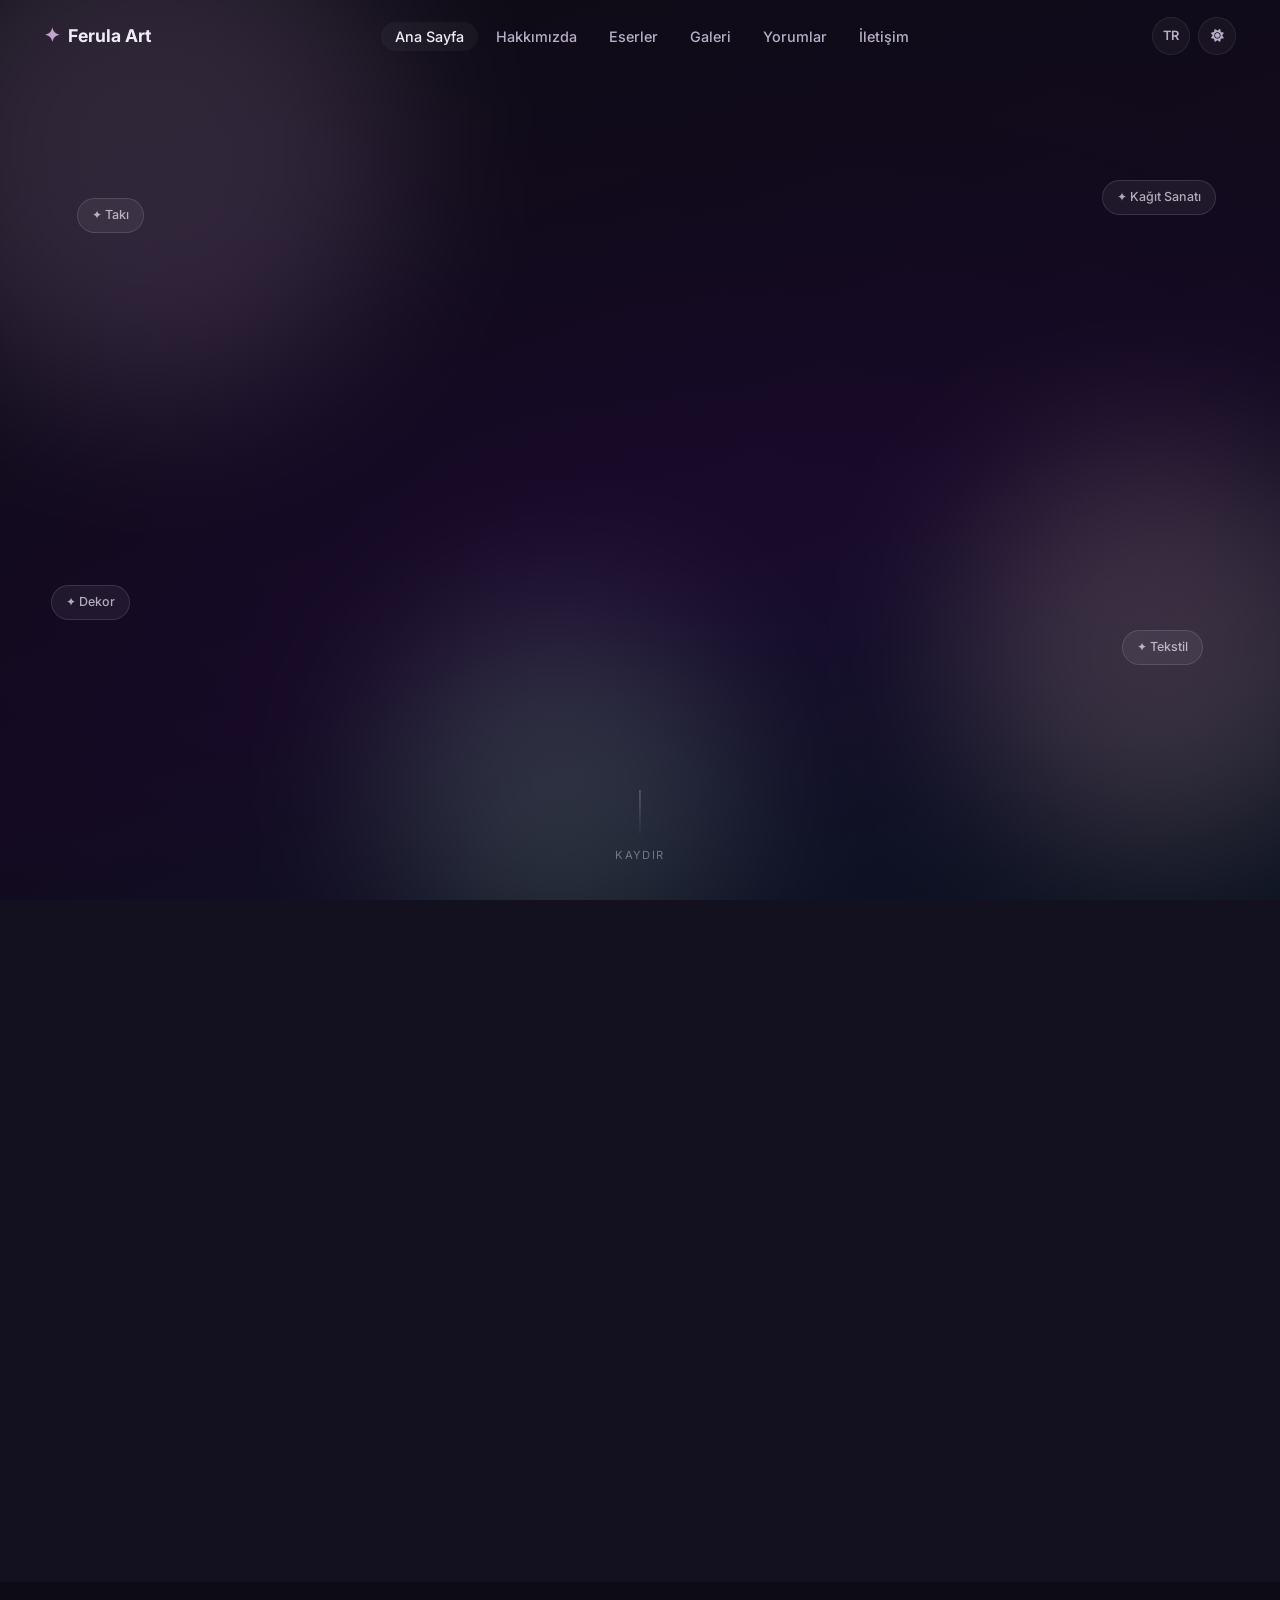
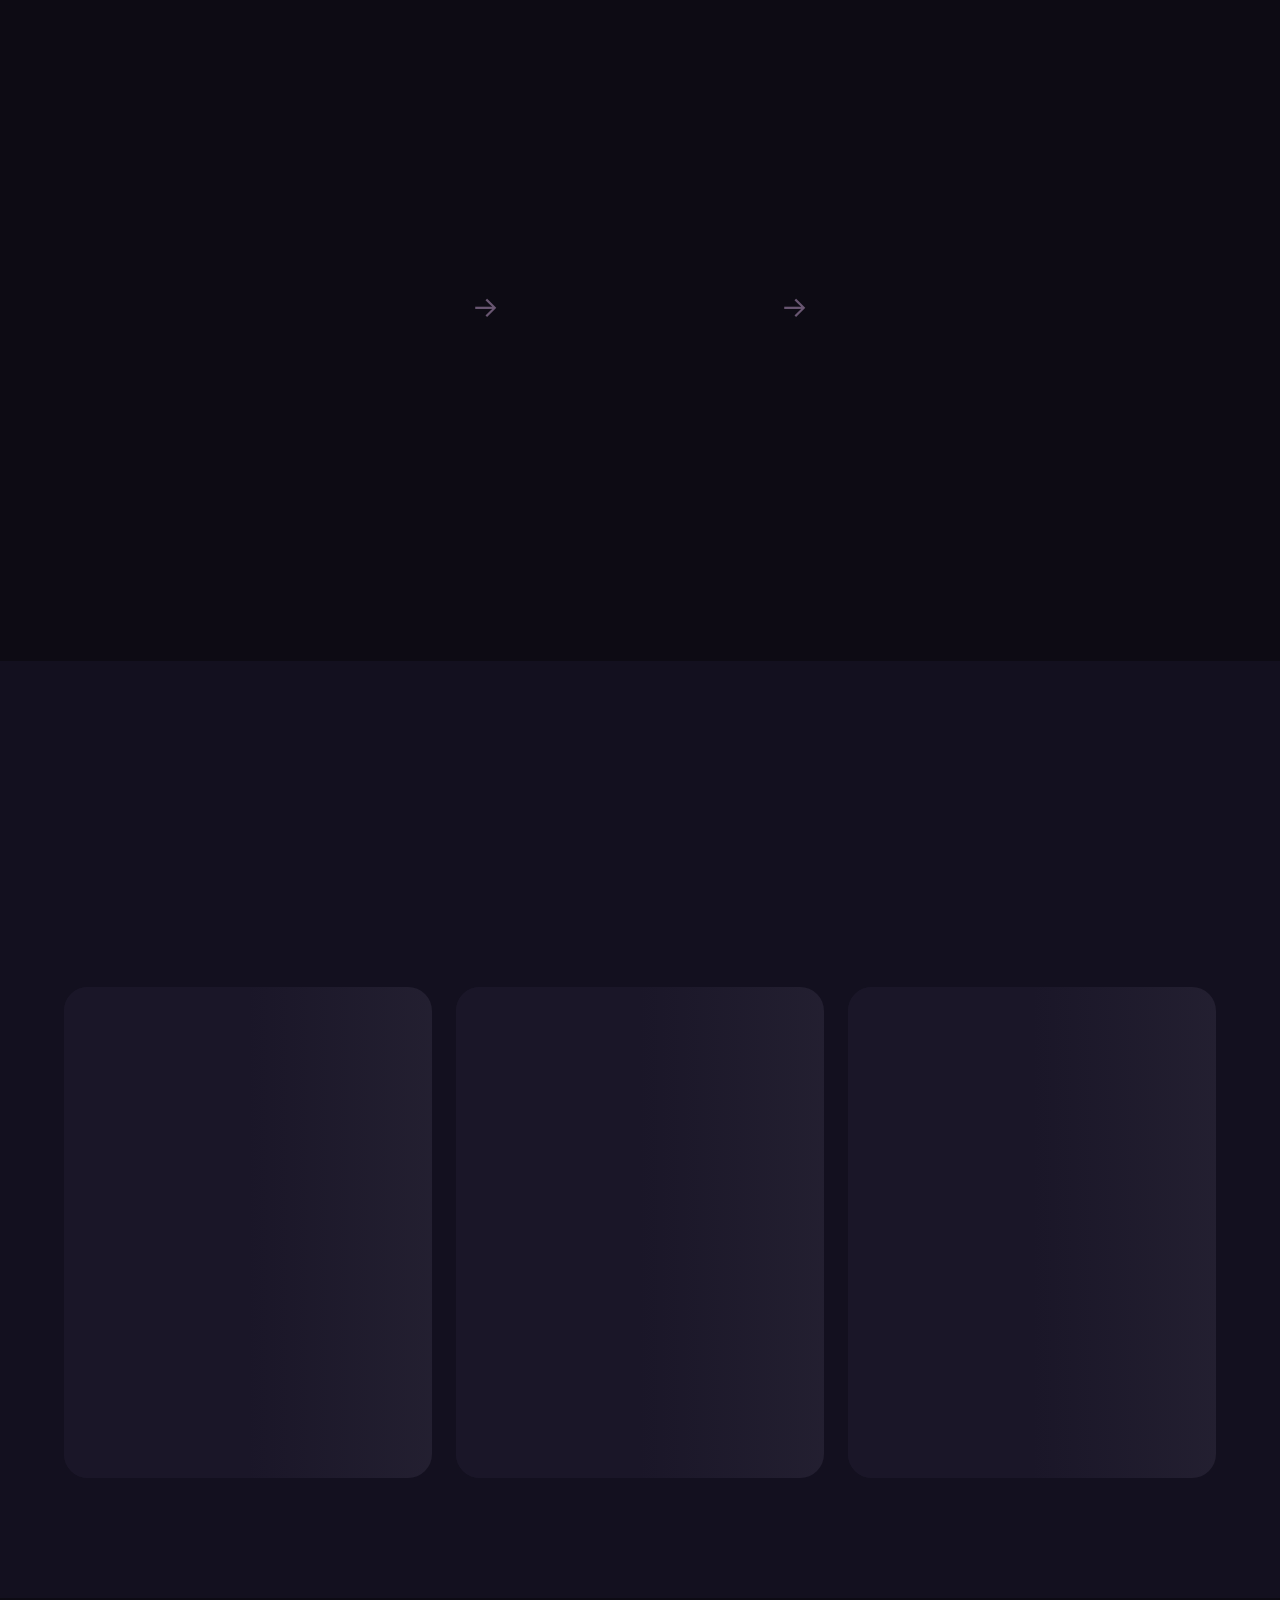
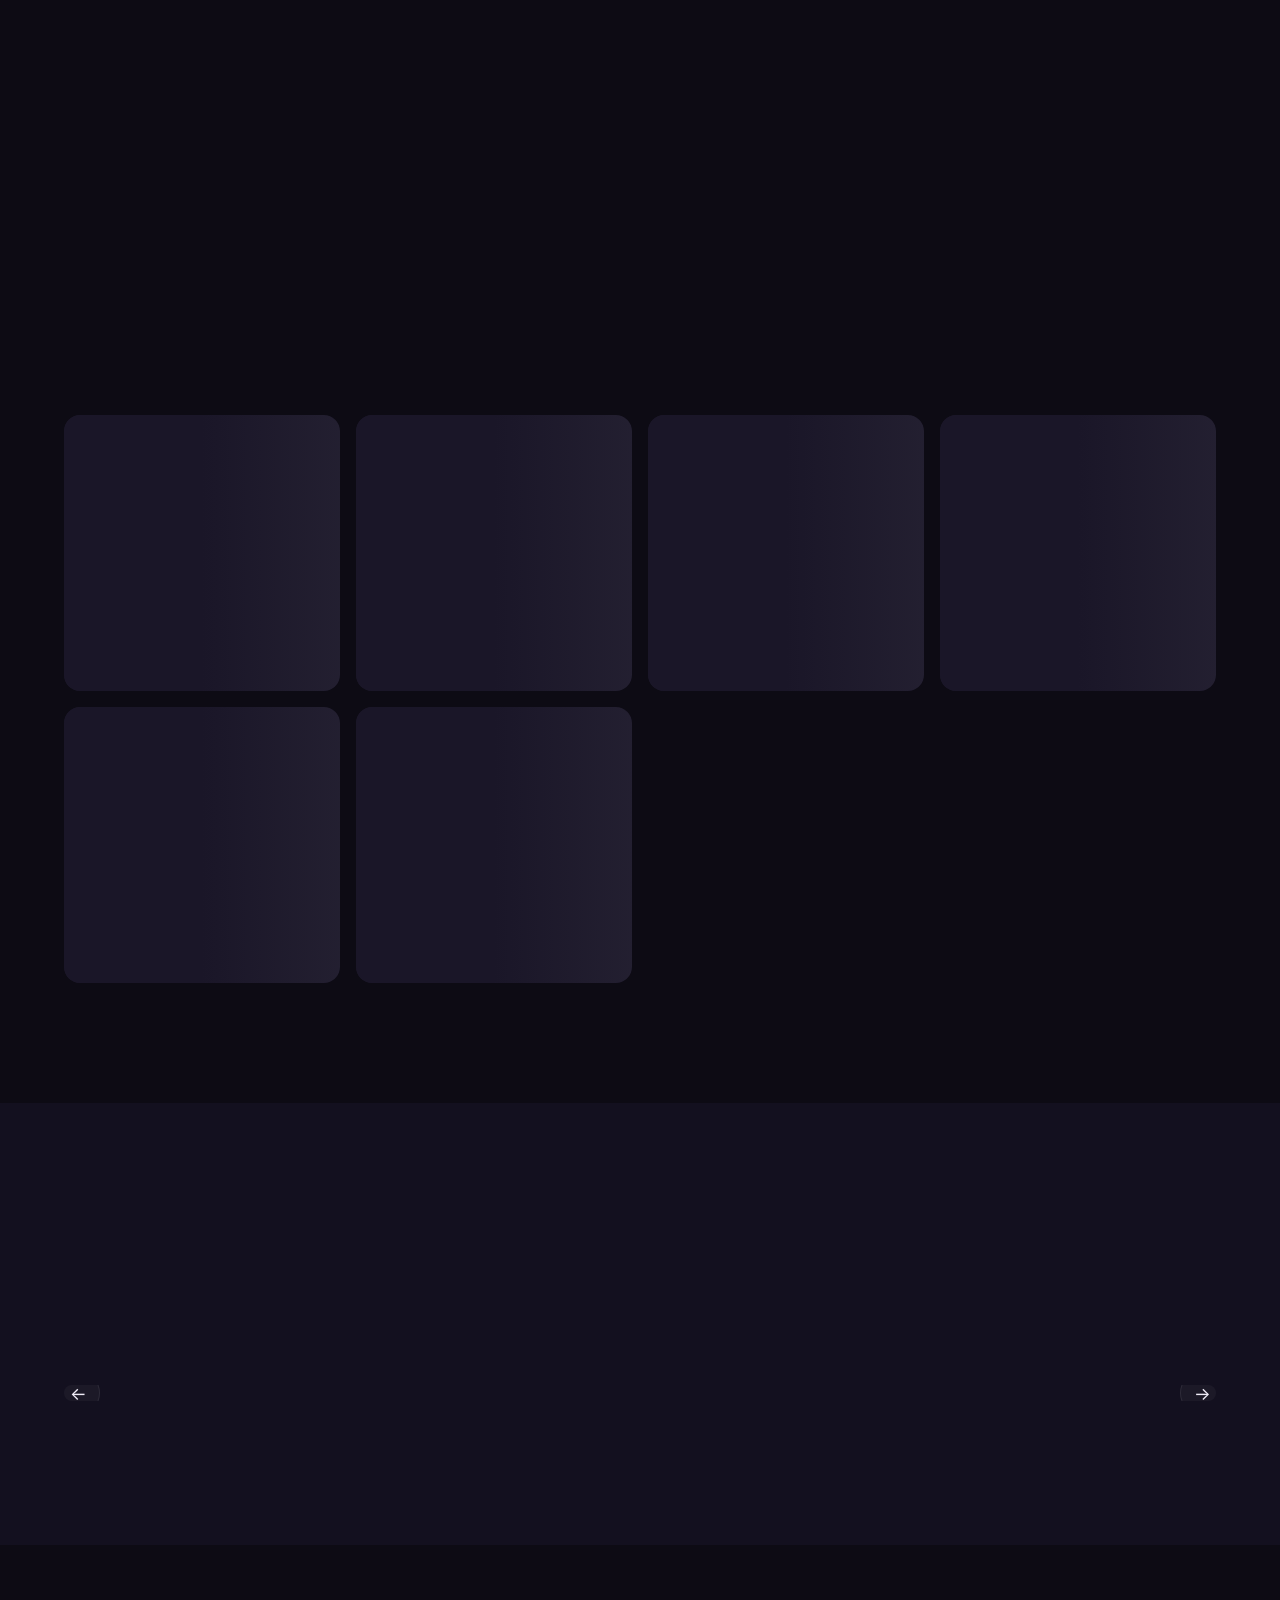
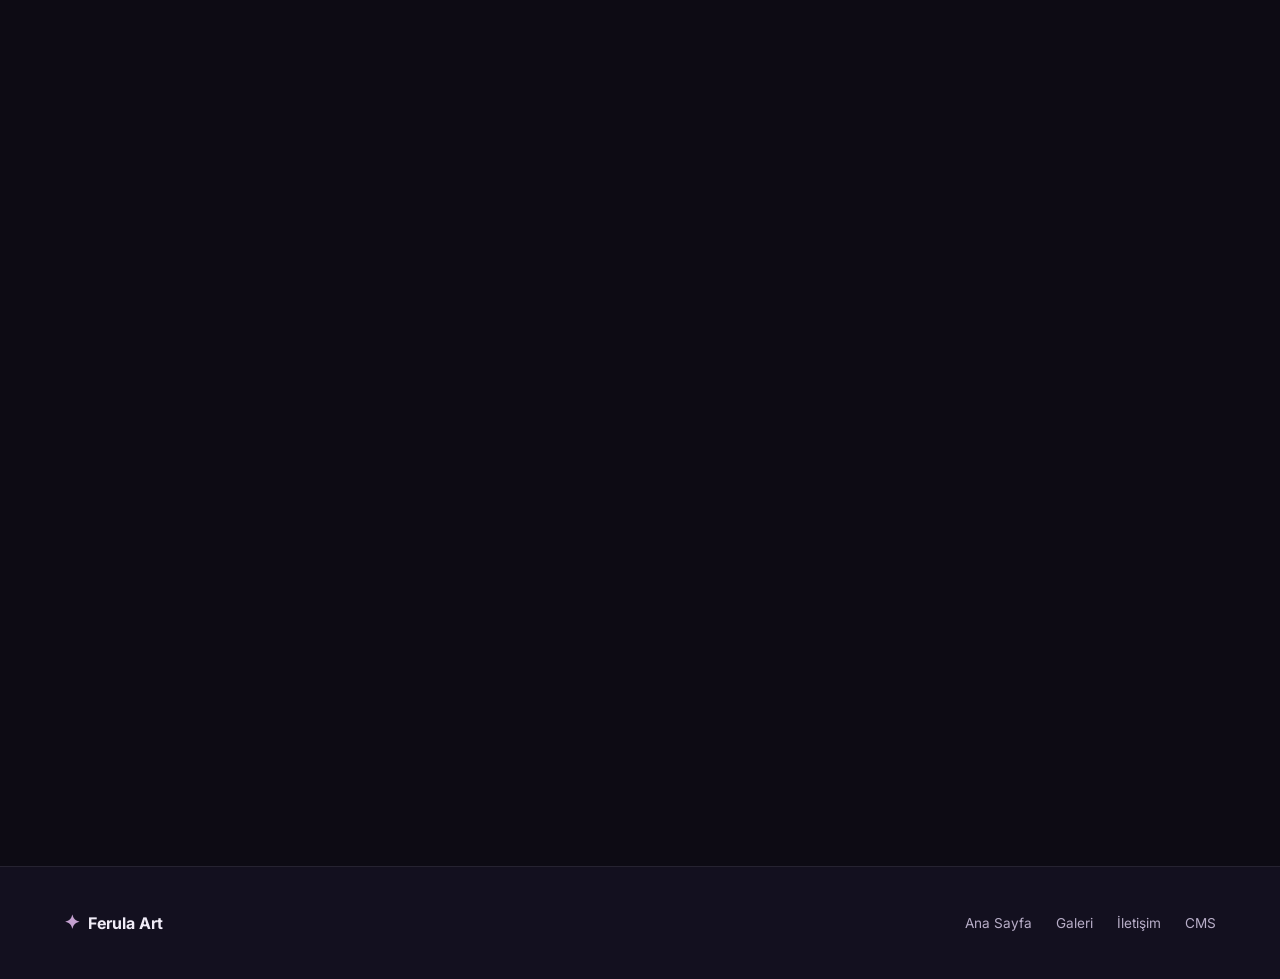
==== commit 3484d790: "Phase 2: CMS dashboard overhaul + frontend UX improvements - dashboard.html: Firebase Storage SDK, S" ====
--- a/index.html
+++ b/index.html
@@ -4,7 +4,47 @@
   <meta charset="UTF-8" />
   <meta name="viewport" content="width=device-width, initial-scale=1.0" />
   <title>Ferula Art — El Yapımı Sanat &amp; DIY</title>
-  <meta name="description" content="Ferula Art — Özgün el yapımı sanat eserleri, takılar, dekorasyon ve DIY projeler." />
+  <meta name="description" content="Ferula Art — Özgün el yapımı sanat eserleri, takılar, dekorasyon ve DIY projeler. Sipariş ve özel tasarım için iletişime geçin." />
+  <meta name="robots" content="index, follow" />
+
+  <!-- Favicon -->
+  <link rel="icon" type="image/svg+xml" href="images/favicon.svg" />
+  <link rel="icon" type="image/png"     href="images/favicon.png" />
+
+  <!-- Open Graph -->
+  <meta property="og:type"        content="website" />
+  <meta property="og:site_name"   content="Ferula Art" />
+  <meta property="og:title"       content="Ferula Art — El Yapımı Sanat &amp; DIY" />
+  <meta property="og:description" content="Özgün el yapımı sanat eserleri, takılar, dekorasyon ve DIY projeler." />
+  <meta property="og:image"       content="images/Ferula-Art-Banner -lowres.png" />
+  <!-- Twitter Card -->
+  <meta name="twitter:card"        content="summary_large_image" />
+  <meta name="twitter:title"       content="Ferula Art — El Yapımı Sanat &amp; DIY" />
+  <meta name="twitter:description" content="Özgün el yapımı sanat eserleri, takılar, dekorasyon ve DIY projeler." />
+
+  <!-- Structured Data -->
+  <script type="application/ld+json">
+  {
+    "@context": "https://schema.org",
+    "@type": "LocalBusiness",
+    "name": "Ferula Art",
+    "description": "El yapımı sanat eserleri, takılar, dekorasyon ve DIY projeler.",
+    "telephone": "+905469660256",
+    "sameAs": [
+      "https://www.instagram.com/ferula.art",
+      "https://www.pinterest.com/ferulaart",
+      "https://www.youtube.com/@FerulaAtelier",
+      "https://www.etsy.com/shop/FerulaArt"
+    ],
+    "contactPoint": {
+      "@type": "ContactPoint",
+      "telephone": "+905469660256",
+      "contactType": "customer service",
+      "availableLanguage": ["Turkish", "English"]
+    }
+  }
+  </script>
+
   <link rel="preconnect" href="https://fonts.googleapis.com" />
   <link rel="preconnect" href="https://fonts.gstatic.com" crossorigin />
   <link href="https://fonts.googleapis.com/css2?family=Inter:wght@300;400;500;600;700;800;900&family=Cormorant+Garamond:ital,wght@0,400;0,600;1,400;1,600&display=swap" rel="stylesheet" />
@@ -12,6 +52,15 @@
   <link rel="stylesheet" href="css/style.css" />
 </head>
 <body>
+
+  <!-- ═══ PAGE LOADER ═══ -->
+  <div id="pageLoader" class="page-loader" aria-hidden="true">
+    <div class="loader-inner">
+      <span class="loader-diamond">✦</span>
+      <span class="loader-name">Ferula Art</span>
+    </div>
+    <div class="loader-bar"><div class="loader-fill" id="loaderFill"></div></div>
+  </div>
 
   <!-- ═══ NAVBAR ═══ -->
   <nav id="navbar" class="navbar" role="navigation" aria-label="Main navigation">
@@ -72,8 +121,8 @@
       </p>
 
       <div class="hero-ctas reveal-up delay-5">
-        <a href="#gallery"  class="btn btn-primary"  data-i18n="hero.cta">Galeriyi Keşfet</a>
-        <a href="#showcase" class="btn btn-ghost"    data-i18n="hero.cta2">Eserlerimiz</a>
+        <a href="#gallery"  class="btn btn-primary magnetic" data-i18n="hero.cta">Galeriyi Keşfet</a>
+        <a href="#showcase" class="btn btn-ghost  magnetic" data-i18n="hero.cta2">Eserlerimiz</a>
       </div>
     </div>
 
@@ -100,7 +149,7 @@
           <p class="body-text" data-i18n="about.description">
             Ferula Art olarak, her parçada ruh ve tutku var. El yapımı ürünlerimizle yaratıcılığın sınırlarını zorluyoruz. Her projemiz, sevgiyle ve özenle hazırlanmış benzersiz bir sanat eseridir.
           </p>
-          <a href="#contact" class="btn btn-primary-sm" data-i18n="about.cta">Bize Ulaşın</a>
+          <a href="#contact" class="btn btn-primary-sm magnetic" data-i18n="about.cta">Bize Ulaşın</a>
         </div>
 
         <div class="stats-grid reveal-right">
@@ -220,12 +269,16 @@
   <!-- ═══ CONTACT ═══ -->
   <section id="contact" class="section contact-section">
     <div class="container">
-      <div class="contact-grid">
-        <div class="contact-left reveal-left">
-          <span class="eyebrow" data-i18n="contact.eyebrow">Hadi Konuşalım</span>
-          <h2 class="section-title" data-i18n="contact.title">İletişim</h2>
-          <p class="body-text" data-i18n="contact.subtitle">Sipariş, özel tasarım ya da sadece merhaba demek için bize ulaşın!</p>
-
+      <div class="section-header reveal-up">
+        <span class="eyebrow" data-i18n="contact.eyebrow">Hadi Konuşalım</span>
+        <h2 class="section-title" data-i18n="contact.title">İletişim</h2>
+        <p class="section-sub" data-i18n="contact.subtitle">Sipariş, özel tasarım ya da sadece merhaba demek için bize ulaşın!</p>
+      </div>
+
+      <div class="contact-cols">
+        <!-- Quick contact -->
+        <div class="contact-quick reveal-left">
+          <h3 class="contact-col-title" data-i18n="contact.quickTitle">Hızlı İletişim</h3>
           <div class="contact-btns">
             <a href="https://wa.me/905469660256" target="_blank" rel="noopener" class="btn btn-whatsapp" id="whatsappBtn">
               <i class="fa-brands fa-whatsapp"></i>
@@ -236,24 +289,53 @@
               <span data-i18n="contact.etsy">Etsy Mağazamız</span>
             </a>
           </div>
-        </div>
-
-        <div class="contact-right reveal-right">
-          <p class="social-heading" data-i18n="contact.followUs">Bizi Takip Edin</p>
-          <div class="social-grid">
-            <a href="https://www.instagram.com/ferula.art" target="_blank" rel="noopener" class="social-card">
-              <i class="fa-brands fa-instagram"></i><span>Instagram</span>
-            </a>
-            <a href="https://www.pinterest.com/ferulaart" target="_blank" rel="noopener" class="social-card">
-              <i class="fa-brands fa-pinterest"></i><span>Pinterest</span>
-            </a>
-            <a href="https://www.youtube.com/@FerulaAtelier" target="_blank" rel="noopener" class="social-card">
-              <i class="fa-brands fa-youtube"></i><span>YouTube</span>
-            </a>
-            <a href="https://www.etsy.com/shop/FerulaArt" target="_blank" rel="noopener" class="social-card">
-              <i class="fa-brands fa-etsy"></i><span>Etsy</span>
-            </a>
-          </div>
+
+          <div class="social-block">
+            <p class="social-heading" data-i18n="contact.followUs">Bizi Takip Edin</p>
+            <div class="social-grid">
+              <a href="https://www.instagram.com/ferula.art" target="_blank" rel="noopener" class="social-card" aria-label="Instagram">
+                <i class="fa-brands fa-instagram"></i><span>Instagram</span>
+              </a>
+              <a href="https://www.pinterest.com/ferulaart" target="_blank" rel="noopener" class="social-card" aria-label="Pinterest">
+                <i class="fa-brands fa-pinterest"></i><span>Pinterest</span>
+              </a>
+              <a href="https://www.youtube.com/@FerulaAtelier" target="_blank" rel="noopener" class="social-card" aria-label="YouTube">
+                <i class="fa-brands fa-youtube"></i><span>YouTube</span>
+              </a>
+              <a href="https://www.etsy.com/shop/FerulaArt" target="_blank" rel="noopener" class="social-card" aria-label="Etsy">
+                <i class="fa-brands fa-etsy"></i><span>Etsy</span>
+              </a>
+            </div>
+          </div>
+        </div>
+
+        <!-- Contact form -->
+        <div class="contact-form-panel reveal-right">
+          <h3 class="contact-col-title" data-i18n="contact.formTitle">Mesaj Gönderin</h3>
+          <form id="contactForm" novalidate>
+            <div class="cf-row">
+              <div class="cf-field">
+                <label for="cfName" data-i18n="contact.form.name">Adınız</label>
+                <input type="text" id="cfName" placeholder="Adınız Soyadınız" required autocomplete="name" />
+              </div>
+              <div class="cf-field">
+                <label for="cfEmail" data-i18n="contact.form.email">E-posta</label>
+                <input type="email" id="cfEmail" placeholder="email@ornek.com" required autocomplete="email" />
+              </div>
+            </div>
+            <div class="cf-field">
+              <label for="cfMessage" data-i18n="contact.form.message">Mesajınız</label>
+              <textarea id="cfMessage" rows="5" placeholder="Merhaba! El yapımı ürünlerinizle ilgileniyorum..." required></textarea>
+            </div>
+            <div class="cf-footer">
+              <button type="submit" class="btn btn-primary cf-submit" id="cfSubmit">
+                <span class="cf-label" data-i18n="contact.form.send">Mesaj Gönder</span>
+                <span class="cf-spinner" aria-hidden="true"></span>
+              </button>
+            </div>
+            <p class="cf-feedback cf-success" id="cfSuccess" role="status" aria-live="polite"></p>
+            <p class="cf-feedback cf-error"   id="cfErrorMsg" role="alert"  aria-live="polite"></p>
+          </form>
         </div>
       </div>
     </div>
@@ -288,6 +370,41 @@
     </div>
   </div>
 
+  <!-- ═══ SHOWCASE DETAIL MODAL ═══ -->
+  <div id="scModal" class="sc-modal" role="dialog" aria-modal="true" aria-labelledby="scModalTitle" hidden>
+    <div class="sc-backdrop" id="scBackdrop"></div>
+    <div class="sc-modal-box">
+      <button class="sc-close" id="scClose" aria-label="Kapat">&times;</button>
+      <div class="sc-gallery-col">
+        <div class="sc-main-img-wrap">
+          <img id="scMainImg" src="" alt="" />
+          <button class="sc-img-nav sc-img-prev" id="scImgPrev" aria-label="Önceki görsel">&#8249;</button>
+          <button class="sc-img-nav sc-img-next" id="scImgNext" aria-label="Sonraki görsel">&#8250;</button>
+        </div>
+        <div class="sc-thumbs" id="scThumbs"></div>
+      </div>
+      <div class="sc-info-col">
+        <span class="sc-modal-cat" id="scModalCat"></span>
+        <h2 class="sc-modal-title" id="scModalTitle"></h2>
+        <p class="sc-modal-desc" id="scModalDesc"></p>
+        <p class="sc-modal-price" id="scModalPrice"></p>
+        <div class="sc-modal-actions">
+          <a href="#" id="scModalWA" class="btn btn-whatsapp" target="_blank" rel="noopener">
+            <i class="fa-brands fa-whatsapp"></i><span data-i18n="showcase.modal.order">WhatsApp ile Sipariş</span>
+          </a>
+          <a href="#" id="scModalEtsy" class="btn btn-etsy" target="_blank" rel="noopener" style="display:none">
+            <i class="fa-brands fa-etsy"></i><span data-i18n="showcase.modal.etsy">Etsy'de Gör</span>
+          </a>
+        </div>
+      </div>
+    </div>
+  </div>
+
+  <!-- ═══ SCROLL TO TOP ═══ -->
+  <button id="scrollTop" class="scroll-top" aria-label="Yukarı çık">
+    <i class="fa-solid fa-arrow-up"></i>
+  </button>
+
   <!-- Firebase -->
   <script src="https://www.gstatic.com/firebasejs/9.23.0/firebase-app-compat.js"></script>
   <script src="https://www.gstatic.com/firebasejs/9.23.0/firebase-auth-compat.js"></script>
--- a/css/style.css
+++ b/css/style.css
@@ -733,3 +733,255 @@
   .hero-title   { font-size: clamp(3rem, 14vw, 5rem); }
   .gallery-grid { grid-template-columns: repeat(2, 1fr); }
 }
+
+/* ════════════════════════════════════════
+   ACCESSIBILITY: Reduced Motion
+   ════════════════════════════════════════ */
+@media (prefers-reduced-motion: reduce) {
+  *, *::before, *::after {
+    animation-duration:       0.01ms !important;
+    animation-iteration-count: 1     !important;
+    transition-duration:      0.01ms !important;
+    scroll-behavior: auto !important;
+  }
+  #hero-canvas { display: none; }
+  .reveal-up, .reveal-left, .reveal-right { opacity: 1 !important; transform: none !important; }
+  .orb, .chip, .scroll-cue { display: none; }
+}
+
+/* ════════════════════════════════════════
+   FOCUS VISIBLE
+   ════════════════════════════════════════ */
+:focus-visible {
+  outline: 2px solid var(--purple);
+  outline-offset: 3px;
+  border-radius: 6px;
+}
+
+/* ════════════════════════════════════════
+   PAGE LOADER
+   ════════════════════════════════════════ */
+.page-loader {
+  position: fixed; inset: 0; z-index: 9999;
+  background: var(--bg);
+  display: flex; flex-direction: column;
+  align-items: center; justify-content: center;
+  gap: 24px;
+  pointer-events: all;
+}
+.loader-inner {
+  display: flex; align-items: center; gap: 12px;
+}
+.loader-diamond {
+  font-size: 2rem; color: var(--purple);
+  animation: loaderSpin 2s linear infinite;
+}
+@keyframes loaderSpin { to { transform: rotate(360deg); } }
+.loader-name {
+  font-family: 'Cormorant Garamond', serif;
+  font-size: 2.2rem; font-weight: 600;
+  color: var(--text-1); letter-spacing: 0.04em;
+}
+.loader-bar {
+  width: 200px; height: 2px;
+  background: var(--border); border-radius: 2px; overflow: hidden;
+}
+.loader-fill {
+  height: 100%; width: 0;
+  background: linear-gradient(90deg, var(--purple), var(--peach));
+  border-radius: 2px;
+}
+
+/* ════════════════════════════════════════
+   SCROLL-TO-TOP
+   ════════════════════════════════════════ */
+.scroll-top {
+  position: fixed; bottom: 32px; right: 32px; z-index: 500;
+  width: 44px; height: 44px; border-radius: 50%;
+  background: linear-gradient(135deg, var(--purple), var(--peach));
+  color: #1a0a2e; font-size: 1rem;
+  display: flex; align-items: center; justify-content: center;
+  box-shadow: 0 4px 20px rgba(196,161,208,0.4);
+  opacity: 0; transform: translateY(12px);
+  transition: opacity 0.3s, transform 0.3s;
+  pointer-events: none;
+}
+.scroll-top.visible { opacity: 1; transform: none; pointer-events: all; }
+.scroll-top:hover   { transform: translateY(-2px); }
+
+/* ════════════════════════════════════════
+   SHOWCASE: Hover hint
+   ════════════════════════════════════════ */
+.showcase-card { position: relative; cursor: pointer; }
+.showcase-hover-hint {
+  position: absolute; top: 12px; right: 12px;
+  width: 32px; height: 32px; border-radius: 50%;
+  background: rgba(0,0,0,0.5); backdrop-filter: blur(6px);
+  display: flex; align-items: center; justify-content: center;
+  color: #fff; font-size: 0.85rem;
+  opacity: 0; transform: scale(0.8);
+  transition: opacity 0.3s, transform 0.3s;
+}
+.showcase-card:hover .showcase-hover-hint { opacity: 1; transform: scale(1); }
+
+/* ════════════════════════════════════════
+   SHOWCASE DETAIL MODAL
+   ════════════════════════════════════════ */
+.sc-modal {
+  position: fixed; inset: 0; z-index: 9000;
+  display: flex; align-items: center; justify-content: center;
+  padding: 24px;
+  animation: fadeIn 0.25s ease;
+}
+.sc-modal[hidden] { display: none; }
+.sc-backdrop {
+  position: absolute; inset: 0;
+  background: rgba(0,0,0,0.85); backdrop-filter: blur(12px);
+}
+.sc-modal-box {
+  position: relative; z-index: 1;
+  display: grid; grid-template-columns: 1fr 1fr;
+  gap: 0; max-width: 900px; width: 100%; max-height: 90vh;
+  background: var(--bg-2); border: 1px solid var(--border);
+  border-radius: var(--radius-xl); overflow: hidden;
+  box-shadow: var(--shadow-lg);
+  animation: scaleIn 0.3s var(--ease-spring);
+}
+@keyframes scaleIn { from{opacity:0;transform:scale(0.92)} to{opacity:1;transform:scale(1)} }
+
+.sc-close {
+  position: absolute; top: 16px; right: 16px; z-index: 2;
+  width: 36px; height: 36px; border-radius: 50%;
+  background: rgba(255,255,255,0.1); border: 1px solid rgba(255,255,255,0.2);
+  color: #fff; font-size: 1.3rem;
+  display: flex; align-items: center; justify-content: center;
+  transition: background 0.2s;
+}
+.sc-close:hover { background: rgba(255,255,255,0.2); }
+
+.sc-gallery-col {
+  background: var(--bg-surface, #1a1628);
+  display: flex; flex-direction: column; overflow: hidden;
+}
+.sc-main-img-wrap {
+  position: relative; flex: 1; overflow: hidden;
+  display: flex; align-items: center; justify-content: center;
+  min-height: 300px;
+}
+.sc-main-img-wrap img {
+  width: 100%; height: 100%; object-fit: cover;
+  transition: transform 0.4s var(--ease-out);
+}
+.sc-img-nav {
+  position: absolute; top: 50%; transform: translateY(-50%);
+  width: 36px; height: 36px; border-radius: 50%;
+  background: rgba(0,0,0,0.5); backdrop-filter: blur(8px);
+  color: #fff; font-size: 1.4rem;
+  display: flex; align-items: center; justify-content: center;
+  transition: background 0.2s;
+}
+.sc-img-nav:hover { background: rgba(0,0,0,0.8); }
+.sc-img-prev { left: 10px; }
+.sc-img-next { right: 10px; }
+
+.sc-thumbs {
+  display: flex; gap: 8px; padding: 12px;
+  overflow-x: auto; flex-shrink: 0;
+}
+.sc-thumb {
+  flex-shrink: 0; width: 56px; height: 56px; border-radius: 8px;
+  overflow: hidden; border: 2px solid transparent;
+  transition: border-color 0.2s;
+  background: none; padding: 0;
+}
+.sc-thumb img   { width: 100%; height: 100%; object-fit: cover; }
+.sc-thumb.active { border-color: var(--purple); }
+
+.sc-info-col {
+  padding: 32px 28px; overflow-y: auto;
+  display: flex; flex-direction: column; gap: 12px;
+}
+.sc-modal-cat {
+  display: inline-block;
+  font-size: 0.72rem; font-weight: 600; letter-spacing: 0.14em;
+  text-transform: uppercase; color: var(--purple);
+  background: rgba(196,161,208,0.1); border-radius: 100px; padding: 4px 12px;
+}
+.sc-modal-title {
+  font-family: 'Cormorant Garamond', serif;
+  font-size: 1.9rem; font-weight: 600; color: var(--text-1); line-height: 1.2;
+}
+.sc-modal-desc  { font-size: 0.95rem; color: var(--text-2); line-height: 1.7; }
+.sc-modal-price {
+  font-family: 'Cormorant Garamond', serif;
+  font-size: 2rem; font-weight: 600; color: var(--purple);
+}
+.sc-modal-actions { display: flex; gap: 12px; flex-wrap: wrap; margin-top: 8px; }
+
+/* ════════════════════════════════════════
+   CONTACT: New layout with form
+   ════════════════════════════════════════ */
+.contact-cols {
+  display: grid; grid-template-columns: 1fr 1.4fr; gap: 60px; align-items: start;
+}
+.contact-col-title {
+  font-size: 1.1rem; font-weight: 600; color: var(--text-1);
+  margin-bottom: 20px;
+}
+.contact-quick .contact-btns { display: flex; flex-direction: column; gap: 12px; margin-bottom: 36px; }
+.social-block { }
+.social-heading { font-size: 0.75rem; font-weight: 600; letter-spacing: 0.12em; text-transform: uppercase; color: var(--text-3); margin-bottom: 14px; }
+
+.contact-form-panel {
+  background: var(--bg-card); border: 1px solid var(--border);
+  border-radius: var(--radius-lg); padding: 32px;
+}
+.cf-row   { display: grid; grid-template-columns: 1fr 1fr; gap: 14px; margin-bottom: 14px; }
+.cf-field { display: flex; flex-direction: column; gap: 6px; margin-bottom: 14px; }
+.cf-field label {
+  font-size: 0.78rem; font-weight: 600; color: var(--text-2); letter-spacing: 0.02em;
+}
+.cf-field input, .cf-field textarea {
+  background: rgba(255,255,255,0.04);
+  border: 1px solid var(--border);
+  border-radius: 10px; padding: 11px 14px;
+  font: 0.92rem/1.4 'Inter', sans-serif;
+  color: var(--text-1); outline: none; resize: vertical;
+  transition: border-color 0.2s, box-shadow 0.2s;
+}
+.cf-field input::placeholder, .cf-field textarea::placeholder { color: var(--text-3); }
+.cf-field input:focus, .cf-field textarea:focus {
+  border-color: rgba(196,161,208,0.5);
+  box-shadow: 0 0 0 3px rgba(196,161,208,0.1);
+}
+[data-theme="light"] .cf-field input,
+[data-theme="light"] .cf-field textarea {
+  background: rgba(255,255,255,0.8);
+}
+.cf-footer { margin-top: 4px; }
+.cf-submit {
+  position: relative; overflow: hidden;
+  display: inline-flex; align-items: center; gap: 10px;
+}
+.cf-submit.loading .cf-label  { opacity: 0.5; }
+.cf-spinner {
+  width: 16px; height: 16px; border-radius: 50%;
+  border: 2px solid rgba(26,10,46,0.3); border-top-color: #1a0a2e;
+  animation: spin 0.8s linear infinite;
+}
+.cf-submit:not(.loading) .cf-spinner { display: none; }
+@keyframes spin { to { transform: rotate(360deg); } }
+.cf-feedback { font-size: 0.88rem; margin-top: 12px; }
+.cf-success  { color: #6ee7b7; }
+.cf-error    { color: #ff6b6b; }
+
+@media (max-width: 900px) {
+  .contact-cols { grid-template-columns: 1fr; gap: 40px; }
+  .sc-modal-box { grid-template-columns: 1fr; }
+  .sc-gallery-col { min-height: 260px; }
+}
+@media (max-width: 600px) {
+  .cf-row { grid-template-columns: 1fr; }
+  .scroll-top { bottom: 20px; right: 16px; }
+  .contact-form-panel { padding: 20px; }
+}
